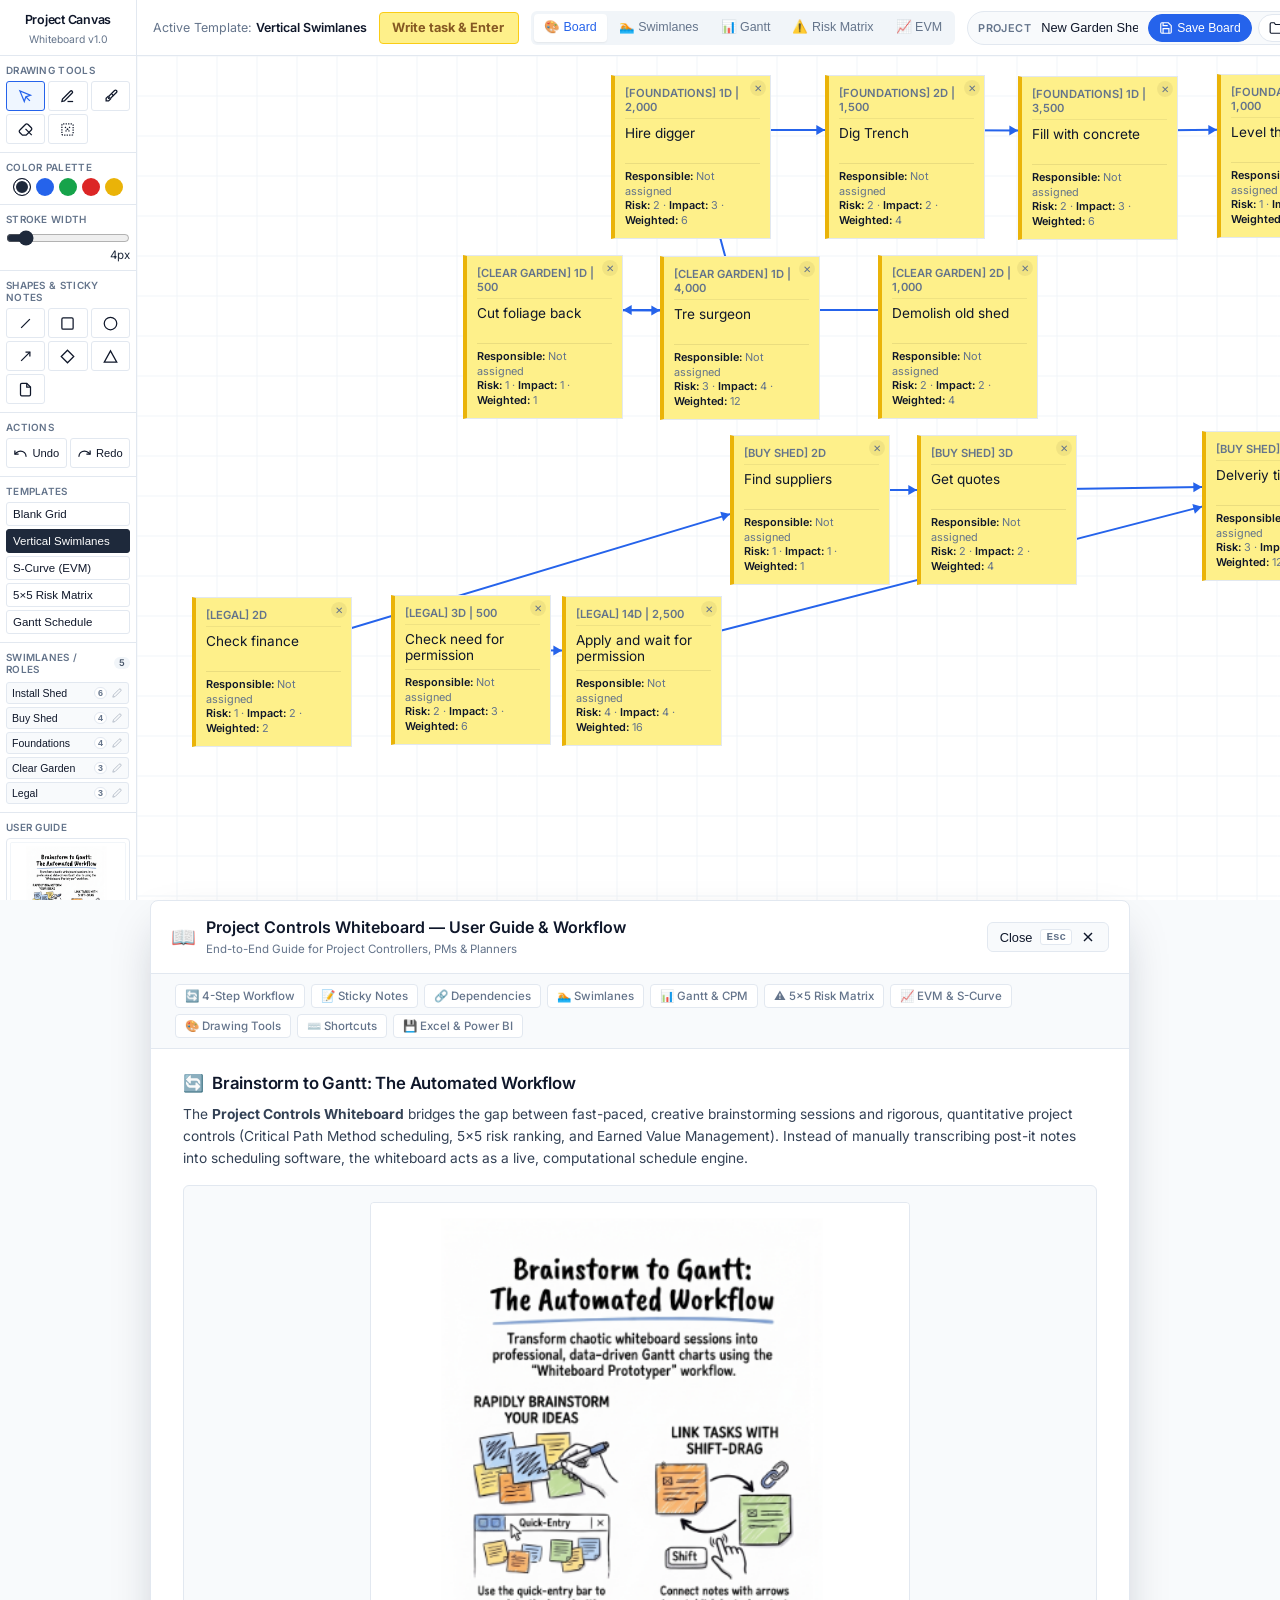
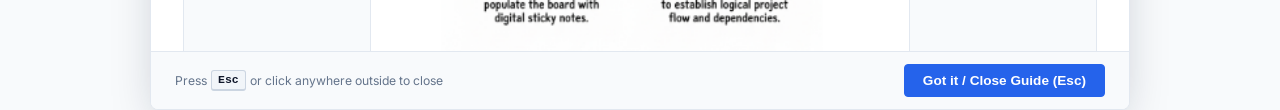
==== index.html @ 28474a99 "first commit" ====
<!doctype html>
<html lang="en">
  <head>
    <meta charset="UTF-8" />
    <meta name="viewport" content="width=device-width, initial-scale=1.0" />
    <title>Project Controls Whiteboard</title>
    <meta
      name="description"
      content="A minimalist, high data-ink ratio whiteboard customized for project managers and controllers. Sketch S-curves, brainstorm risks, and schedule timelines."
    />
    <meta name="theme-color" content="#1e293b" />
    <link rel="icon" type="image/svg+xml" href="assets/favicon.svg" />
    <link rel="manifest" href="manifest.json" />
    <link rel="stylesheet" href="styles.css" />
    <!-- Google Fonts: Inter -->
    <link rel="preconnect" href="https://fonts.googleapis.com" />
    <link rel="preconnect" href="https://fonts.gstatic.com" crossorigin />
    <link
      href="https://fonts.googleapis.com/css2?family=Inter:wght@300;400;500;600&display=swap"
      rel="stylesheet"
    />
  </head>
  <body>
    <!-- Screen reader live descriptions -->
    <div id="a11y-live-announcer" class="sr-only" aria-live="polite">
      Whiteboard initialized. Vertical Swimlanes template active.
    </div>

    <main class="app-container">
      <!-- Sidebar Controls -->
      <aside class="sidebar" role="toolbar" aria-label="Whiteboard controls">
        <div class="sidebar-header">
          <h1>Project Canvas</h1>
          <span class="subtitle">Whiteboard v1.0</span>
        </div>

        <!-- Drawing Tools -->
        <section class="tool-section">
          <h2>Drawing Tools</h2>
          <div class="tool-grid">
            <button
              id="tool-select"
              class="tool-btn active"
              title="Select & Move elements (S)"
              aria-label="Select tool"
              data-tooltip-title="Select & Move Tool"
              data-tooltip-desc="Select, move, and edit shapes or canvas elements"
              data-tooltip-shortcut="S"
              data-tooltip-pos="right"
            >
              <svg
                viewBox="0 0 24 24"
                width="16"
                height="16"
                stroke="currentColor"
                stroke-width="2"
                fill="none"
              >
                <path d="M3 3l7.07 16.97 2.51-7.39 7.39-2.51L3 3z" />
                <path d="M13 13l6 6" />
              </svg>
            </button>
            <button
              id="tool-pen"
              class="tool-btn"
              title="Pen (P)"
              aria-label="Pen tool"
              data-tooltip-title="Pen Tool"
              data-tooltip-desc="Freehand sketch and annotate directly on the whiteboard"
              data-tooltip-shortcut="P"
              data-tooltip-pos="right"
            >
              <svg
                viewBox="0 0 24 24"
                width="16"
                height="16"
                stroke="currentColor"
                stroke-width="2"
                fill="none"
              >
                <path d="M12 20h9" />
                <path d="M16.5 3.5a2.12 2.12 0 0 1 3 3L7 19l-4 1 1-4Z" />
              </svg>
            </button>
            <button
              id="tool-highlighter"
              class="tool-btn"
              title="Highlighter (H)"
              aria-label="Highlighter tool"
              data-tooltip-title="Highlighter Tool"
              data-tooltip-desc="Translucent marker for highlighting paths, areas, or notes"
              data-tooltip-shortcut="H"
              data-tooltip-pos="right"
            >
              <svg
                viewBox="0 0 24 24"
                width="16"
                height="16"
                stroke="currentColor"
                stroke-width="2"
                fill="none"
              >
                <path d="M18.5 2.5a2.12 2.12 0 0 1 3 3L13 14l-4 1 1-4Z" />
                <path d="m14 8 3 3" />
                <path d="M9 11 5 15v4h4l4-4" />
              </svg>
            </button>
            <button
              id="tool-eraser"
              class="tool-btn"
              title="Eraser (E)"
              aria-label="Eraser tool"
              data-tooltip-title="Eraser Tool"
              data-tooltip-desc="Erase individual strokes or lines under your cursor"
              data-tooltip-shortcut="E"
              data-tooltip-pos="right"
            >
              <svg
                viewBox="0 0 24 24"
                width="16"
                height="16"
                stroke="currentColor"
                stroke-width="2"
                fill="none"
              >
                <path
                  d="m7 21-4.3-4.3c-1-1-1-2.5 0-3.4l9.6-9.6c1-1 2.5-1 3.4 0l5.6 5.6c1 1 1 2.5 0 3.4L13 21Z"
                />
                <path d="m22 21-10-10" />
              </svg>
            </button>
            <button
              id="tool-area-eraser"
              class="tool-btn"
              title="Area Eraser"
              aria-label="Area Eraser tool"
              data-tooltip-title="Area Eraser Tool"
              data-tooltip-desc="Drag a selection box to erase multiple strokes and notes"
              data-tooltip-pos="right"
            >
              <svg
                viewBox="0 0 24 24"
                width="16"
                height="16"
                stroke="currentColor"
                stroke-dasharray="2 2"
                stroke-width="2"
                fill="none"
              >
                <rect x="3" y="3" width="18" height="18" rx="2" />
                <line x1="8" y1="8" x2="16" y2="16" />
                <line x1="16" y1="8" x2="8" y2="16" />
              </svg>
            </button>
          </div>
        </section>

        <!-- Palette -->
        <section class="tool-section">
          <h2>Color Palette</h2>
          <div class="color-grid">
            <button
              class="color-btn active"
              data-color="#1e293b"
              style="background-color: #1e293b"
              title="Slate (Default Text/Lines)"
              data-tooltip-title="Slate Color"
              data-tooltip-desc="Default text, outlines, and general project deliverables"
              data-tooltip-pos="right"
            ></button>
            <button
              class="color-btn"
              data-color="#2563eb"
              style="background-color: #2563eb"
              title="Muted Blue (Planned/Baseline)"
              data-tooltip-title="Muted Blue Color"
              data-tooltip-desc="Planned baseline scope, engineering packages, and milestones"
              data-tooltip-pos="right"
            ></button>
            <button
              class="color-btn"
              data-color="#16a34a"
              style="background-color: #16a34a"
              title="Muted Green (Actuals/Earned)"
              data-tooltip-title="Muted Green Color"
              data-tooltip-desc="Actuals, completed tasks, and favorable cost/schedule progress"
              data-tooltip-pos="right"
            ></button>
            <button
              class="color-btn"
              data-color="#dc2626"
              style="background-color: #dc2626"
              title="Red (Variance/High Risk)"
              data-tooltip-title="Red Alert Color"
              data-tooltip-desc="High project risk (score ≥ 15), critical path, and cost variances"
              data-tooltip-pos="right"
            ></button>
            <button
              class="color-btn"
              data-color="#eab308"
              style="background-color: #eab308"
              title="Yellow (Medium Risk/Note)"
              data-tooltip-title="Yellow Warning Color"
              data-tooltip-desc="Medium risk (score ≥ 8), advisory notes, and tasks under review"
              data-tooltip-pos="right"
            ></button>
          </div>
        </section>

        <!-- Line Width -->
        <section class="tool-section">
          <h2>Stroke Width</h2>
          <div
            class="stroke-selector"
            data-tooltip-title="Drawing Stroke Width"
            data-tooltip-desc="Adjust line thickness for drawing and shape borders (2px–20px)"
            data-tooltip-pos="right"
          >
            <input
              type="range"
              id="stroke-width"
              min="2"
              max="20"
              value="4"
              aria-label="Stroke width slider"
              title="Adjust drawing stroke width"
            />
            <span id="stroke-value">4px</span>
          </div>
        </section>

        <!-- Shape & Annotations -->
        <section class="tool-section">
          <h2>Shapes & Sticky Notes</h2>
          <div class="tool-grid">
            <button
              id="tool-line"
              class="tool-btn"
              title="Line (L)"
              aria-label="Line tool"
              data-tooltip-title="Line Tool"
              data-tooltip-desc="Draw straight connector and alignment lines"
              data-tooltip-shortcut="L"
              data-tooltip-pos="right"
            >
              <svg
                viewBox="0 0 24 24"
                width="16"
                height="16"
                stroke="currentColor"
                stroke-width="2"
                fill="none"
              >
                <line x1="5" y1="19" x2="19" y2="5" />
              </svg>
            </button>
            <button
              id="tool-rect"
              class="tool-btn"
              title="Rectangle (R)"
              aria-label="Rectangle tool"
              data-tooltip-title="Rectangle Shape"
              data-tooltip-desc="Draw boxes. Double-click to add inline milestone text"
              data-tooltip-shortcut="R"
              data-tooltip-pos="right"
            >
              <svg
                viewBox="0 0 24 24"
                width="16"
                height="16"
                stroke="currentColor"
                stroke-width="2"
                fill="none"
              >
                <rect x="3" y="3" width="18" height="18" rx="2" />
              </svg>
            </button>
            <button
              id="tool-circle"
              class="tool-btn"
              title="Circle (C)"
              aria-label="Circle tool"
              data-tooltip-title="Circle Shape"
              data-tooltip-desc="Draw circles or ellipses. Double-click to add inline text"
              data-tooltip-shortcut="C"
              data-tooltip-pos="right"
            >
              <svg
                viewBox="0 0 24 24"
                width="16"
                height="16"
                stroke="currentColor"
                stroke-width="2"
                fill="none"
              >
                <circle cx="12" cy="12" r="10" />
              </svg>
            </button>
            <button
              id="tool-arrow"
              class="tool-btn"
              title="Arrow (A)"
              aria-label="Arrow tool"
              data-tooltip-title="Arrow Shape"
              data-tooltip-desc="Draw directional workflow arrows and process flows"
              data-tooltip-shortcut="A"
              data-tooltip-pos="right"
            >
              <svg
                viewBox="0 0 24 24"
                width="16"
                height="16"
                stroke="currentColor"
                stroke-width="2"
                fill="none"
              >
                <line x1="5" y1="19" x2="19" y2="5" />
                <polyline points="12 5 19 5 19 12" />
              </svg>
            </button>
            <button
              id="tool-diamond"
              class="tool-btn"
              title="Diamond (D)"
              aria-label="Diamond tool"
              data-tooltip-title="Diamond Milestone"
              data-tooltip-desc="Draw decision gates, stage gates, or key project milestones"
              data-tooltip-shortcut="D"
              data-tooltip-pos="right"
            >
              <svg
                viewBox="0 0 24 24"
                width="16"
                height="16"
                stroke="currentColor"
                stroke-width="2"
                fill="none"
              >
                <polygon points="12 2 22 12 12 22 2 12" />
              </svg>
            </button>
            <button
              id="tool-triangle"
              class="tool-btn"
              title="Triangle (T)"
              aria-label="Triangle tool"
              data-tooltip-title="Triangle Marker"
              data-tooltip-desc="Draw variance flags, warning deltas, or milestone markers"
              data-tooltip-shortcut="T"
              data-tooltip-pos="right"
            >
              <svg
                viewBox="0 0 24 24"
                width="16"
                height="16"
                stroke="currentColor"
                stroke-width="2"
                fill="none"
              >
                <polygon points="12 3 22 21 2 21" />
              </svg>
            </button>
            <button
              id="tool-sticky"
              class="tool-btn"
              title="Add Sticky Note (N)"
              aria-label="Sticky Note tool"
              data-tooltip-title="Add Sticky Note"
              data-tooltip-desc="Place a parametric WBS sticky note. Drag with Shift to link tasks"
              data-tooltip-shortcut="N"
              data-tooltip-pos="right"
            >
              <svg
                viewBox="0 0 24 24"
                width="16"
                height="16"
                stroke="currentColor"
                stroke-width="2"
                fill="none"
              >
                <path
                  d="M14 2H6a2 2 0 0 0-2 2v16a2 2 0 0 0 2 2h12a2 2 0 0 0 2-2V8z"
                />
                <path d="M14 2v6h6" />
              </svg>
            </button>
          </div>
        </section>

        <!-- Actions (Undo/Redo) -->
        <section class="tool-section">
          <h2>Actions</h2>
          <div class="tool-grid" style="grid-template-columns: repeat(2, 1fr)">
            <button
              id="sidebar-undo"
              class="tool-btn"
              title="Undo (Ctrl+Z)"
              aria-label="Undo action"
              data-tooltip-title="Undo Canvas Action"
              data-tooltip-desc="Revert last stroke, note placement, or edit"
              data-tooltip-shortcut="Ctrl+Z"
              data-tooltip-pos="right"
            >
              <svg
                viewBox="0 0 24 24"
                width="15"
                height="15"
                stroke="currentColor"
                stroke-width="2"
                fill="none"
              >
                <path d="M3 7v6h6" />
                <path d="M21 17a9 9 0 0 0-9-9 9 9 0 0 0-6 2.3L3 13" />
              </svg>
              <span
                style="font-size: 0.7rem; margin-left: 4px; font-weight: 500"
                >Undo</span
              >
            </button>
            <button
              id="sidebar-redo"
              class="tool-btn"
              title="Redo (Ctrl+Y)"
              aria-label="Redo action"
              data-tooltip-title="Redo Canvas Action"
              data-tooltip-desc="Re-apply previously undone action"
              data-tooltip-shortcut="Ctrl+Y"
              data-tooltip-pos="right"
            >
              <svg
                viewBox="0 0 24 24"
                width="15"
                height="15"
                stroke="currentColor"
                stroke-width="2"
                fill="none"
              >
                <path d="M21 7v6h-6" />
                <path d="M3 17a9 9 0 0 1 9-9 9 9 0 0 1 6 2.3l3 2.7" />
              </svg>
              <span
                style="font-size: 0.7rem; margin-left: 4px; font-weight: 500"
                >Redo</span
              >
            </button>
          </div>
        </section>

        <!-- Canvas Background Templates -->
        <section class="tool-section">
          <h2>Templates</h2>
          <div class="template-list">
            <button
              id="tpl-blank"
              class="template-btn"
              title="Blank grid canvas"
              data-tooltip-title="Blank Grid"
              data-tooltip-desc="Standard clean canvas with subtle alignment grid"
              data-tooltip-pos="right"
            >
              Blank Grid
            </button>
            <button
              id="tpl-swimlane"
              class="template-btn active"
              title="Vertical Swimlanes background layout on the canvas"
              data-tooltip-title="Vertical Swimlanes Template"
              data-tooltip-desc="Multi-column vertical swimlane discipline partition on whiteboard"
              data-tooltip-pos="right"
            >
              Vertical Swimlanes
            </button>
            <button
              id="tpl-scurve"
              class="template-btn"
              title="S-Curve (Cost/Progress) template"
              data-tooltip-title="S-Curve Template"
              data-tooltip-desc="Cumulative cost and progress axes for milestone sketching"
              data-tooltip-pos="right"
            >
              S-Curve (EVM)
            </button>
            <button
              id="tpl-matrix"
              class="template-btn"
              title="5x5 Risk Matrix template"
              data-tooltip-title="5×5 Risk Matrix Template"
              data-tooltip-desc="5×5 Probability × Impact assessment grid"
              data-tooltip-pos="right"
            >
              5×5 Risk Matrix
            </button>
            <button
              id="tpl-gantt"
              class="template-btn"
              title="Gantt schedule timeline template"
              data-tooltip-title="Gantt Timeline Template"
              data-tooltip-desc="Quarterly phased schedule grid layout"
              data-tooltip-pos="right"
            >
              Gantt Schedule
            </button>
          </div>
        </section>

        <!-- Swimlanes / Roles Monitor & Typo Manager -->
        <section class="tool-section sidebar-roles-section" id="sidebar-roles-section">
          <div class="sidebar-section-header">
            <h2>Swimlanes / Roles</h2>
            <span id="sidebar-roles-count" class="sidebar-section-badge" title="Unique active disciplines/roles">0</span>
          </div>
          <div id="sidebar-roles-list" class="sidebar-roles-list">
            <div class="sidebar-roles-empty">No roles yet</div>
          </div>
        </section>

        <!-- User Guide & Workflow Overview (Click to open User Guide) -->
        <section
          id="sidebar-workflow-card"
          class="tool-section sidebar-workflow-section"
          onclick="openUserGuide()"
          role="button"
          tabindex="0"
          title="Open User Guide & Workflow Tutorial (Hotkey: ?)"
          aria-label="User Guide & Workflow Tutorial"
          data-tooltip-title="User Guide & Workflow Tutorial"
          data-tooltip-desc="Open 4-step workflow guide, shortcuts table, and project controlling formulas"
          data-tooltip-shortcut="?"
          data-tooltip-pos="right"
        >
          <h2>User Guide</h2>
          <div class="sidebar-workflow-card">
            <img
              src="assets/Whiteboard App.png"
              alt="Brainstorm to Gantt Workflow Diagram"
              class="sidebar-workflow-img"
              loading="lazy"
            />
            <div class="sidebar-workflow-caption">
              <span>📖 Open Guide</span>
              <svg
                viewBox="0 0 24 24"
                width="10"
                height="10"
                stroke="currentColor"
                stroke-width="2"
                fill="none"
              >
                <path d="M18 13v6a2 2 0 0 1-2 2H5a2 2 0 0 1-2-2V8a2 2 0 0 1 2-2h6" />
                <polyline points="15 3 21 3 21 9" />
                <line x1="10" y1="14" x2="21" y2="3" />
              </svg>
            </div>
          </div>
        </section>

        <!-- Utility Options -->
        <section class="tool-section utility-section">
          <button
            id="btn-grid-toggle"
            class="utility-btn text-btn"
            title="Show or hide the canvas grid lines"
            data-tooltip-title="Toggle Grid Lines"
            data-tooltip-desc="Show or hide subtle background alignment grid on the board"
            data-tooltip-pos="right"
          >
            Toggle Grid Lines
          </button>
          <button
            id="btn-clear"
            class="utility-btn text-btn warning"
            title="Remove all drawings and sticky notes from the canvas"
            data-tooltip-title="Clear Entire Canvas"
            data-tooltip-desc="Permanently wipe all strokes, shapes, and notes from the board"
            data-tooltip-pos="right"
          >
            Clear Canvas
          </button>
        </section>
      </aside>

      <!-- Canvas Area -->
      <div class="canvas-area-wrapper">
        <!-- Toolbar helper / Quick settings overlay -->
        <div class="top-bar">
          <div class="navigation-info">
            Active Template: <span id="current-template-name">Vertical Swimlanes</span>
          </div>

          <div class="brainstorm-container">
            <input
              type="text"
              id="brainstorm-input"
              placeholder="Write task & Enter"
              aria-label="Brainstorm task input"
              title="Type a task and press Enter to create a sticky note"
              data-tooltip-title="Quick-Entry Brainstorm Bar"
              data-tooltip-desc="Type task title and press Enter to instantly drop a sticky note"
              data-tooltip-shortcut="Enter"
              data-tooltip-pos="bottom"
            />
          </div>

          <div class="view-switcher-tabs" role="tablist">
            <button
              id="btn-tab-canvas"
              class="view-tab-btn active"
              role="tab"
              aria-selected="true"
              aria-controls="whiteboardCanvas"
              tabindex="0"
              title="Switch to the freeform whiteboard"
              data-tooltip-title="Board Canvas View"
              data-tooltip-desc="Freeform sketching, parametric sticky notes, and Shift-drag linking"
              data-tooltip-pos="bottom"
            >
              🎨 Board
            </button>
            <button
              id="btn-tab-swimlane"
              class="view-tab-btn"
              role="tab"
              aria-selected="false"
              aria-controls="swimlane-view-pane"
              tabindex="-1"
              title="View tasks organized by swimlane or role"
              data-tooltip-title="Swimlanes View"
              data-tooltip-desc="Group tasks by role/discipline and auto-arrange sequential board layout"
              data-tooltip-pos="bottom"
            >
              🏊 Swimlanes
            </button>
            <button
              id="btn-tab-gantt"
              class="view-tab-btn"
              role="tab"
              aria-selected="false"
              aria-controls="gantt-view-pane"
              tabindex="-1"
              title="View the project schedule as a Gantt chart"
              data-tooltip-title="Gantt & WBS Schedule"
              data-tooltip-desc="CPM schedule calculation, 12-column table, and interactive visual timeline"
              data-tooltip-pos="bottom"
            >
              📊 Gantt
            </button>
            <button
              id="btn-tab-risk"
              class="view-tab-btn"
              role="tab"
              aria-selected="false"
              aria-controls="risk-view-pane"
              tabindex="-1"
              title="View task probability and impact in the risk matrix"
              data-tooltip-title="5×5 Risk Matrix"
              data-tooltip-desc="Probability × Impact severity heatmap and ranked Risk Register"
              data-tooltip-pos="bottom"
            >
              ⚠️ Risk Matrix
            </button>
            <button
              id="btn-tab-evm"
              class="view-tab-btn"
              role="tab"
              aria-selected="false"
              aria-controls="evm-view-pane"
              tabindex="-1"
              title="View Earned Value Management, variances, CPI/SPI, and S-Curve"
              data-tooltip-title="Earned Value Management (EVM)"
              data-tooltip-desc="Track PV, EV, AC, CV, SV, CPI, SPI, EAC, and Tufte direct-labeled S-Curve"
              data-tooltip-pos="bottom"
            >
              📈 EVM
            </button>
          </div>

          <div class="project-save-controls">
            <label for="project-name-input" class="project-name-label">
              Project
            </label>
            <input
              id="project-name-input"
              type="text"
              maxlength="80"
              placeholder="Project name"
              aria-label="Project name"
              data-tooltip-title="Project Name"
              data-tooltip-desc="Project identifier for local browser storage and exported filenames"
              data-tooltip-pos="bottom"
            />
            <button
              id="btn-save-project"
              type="button"
              class="primary-btn"
              title="Save project"
              aria-label="Save projected board"
              data-tooltip-title="Save Board to JSON"
              data-tooltip-desc="Download full board state (strokes, notes, links, and EVM actuals) to file"
              data-tooltip-pos="bottom"
            >
              <svg
                viewBox="0 0 24 24"
                width="14"
                height="14"
                stroke="currentColor"
                stroke-width="2"
                fill="none"
              >
                <path d="M19 21H5a2 2 0 0 1-2-2V5a2 2 0 0 1 2-2h11l5 5v11a2 2 0 0 1-2 2z" />
                <polyline points="17 21 17 13 7 13 7 21" />
                <polyline points="7 3 7 8 15 8" />
              </svg>
              <span>Save Board</span>
            </button>
            <button
              id="btn-open-project"
              class="secondary-btn"
              title="Open a JSON project file, such as New Garden Shed.json"
              aria-label="Open project file"
              data-tooltip-title="Open Project File"
              data-tooltip-desc="Load an existing project JSON file (e.g. samples/New Garden Shed.json)"
              data-tooltip-pos="bottom"
            >
              <svg
                viewBox="0 0 24 24"
                width="14"
                height="14"
                stroke="currentColor"
                stroke-width="2"
                fill="none"
              >
                <path d="M22 19a2 2 0 0 1-2 2H4a2 2 0 0 1-2-2V5a2 2 0 0 1 2-2h5l2 3h9a2 2 0 0 1 2 2z" />
              </svg>
              <span>Open File</span>
            </button>
            <button
              id="btn-load-demo"
              class="secondary-btn"
              type="button"
              title="Load demo Garden Shed project with 20 tasks, swimlanes, and Gantt schedule"
              aria-label="Load demo project"
              data-tooltip-title="Load Demo Project"
              data-tooltip-desc="Load complete sample project with 20 tasks across 5 swimlanes and full Gantt schedule"
              data-tooltip-pos="bottom"
            >
              <svg
                viewBox="0 0 24 24"
                width="14"
                height="14"
                stroke="currentColor"
                stroke-width="2"
                fill="none"
              >
                <path d="M12 2v4M12 18v4M4.93 4.93l2.83 2.83M16.24 16.24l2.83 2.83M2 12h4M18 12h4M4.93 19.07l2.83-2.83M16.24 7.76l2.83-2.83" />
              </svg>
              <span>Demo Project</span>
            </button>
            <input
              id="project-file-input"
              type="file"
              accept=".json,application/json"
              hidden
            />
          </div>

          <div class="history-controls">
            <button
              id="btn-undo"
              title="Undo (Ctrl+Z)"
              aria-label="Undo action"
              data-tooltip-title="Undo"
              data-tooltip-desc="Revert last canvas change or note modification"
              data-tooltip-shortcut="Ctrl+Z"
              data-tooltip-pos="bottom"
            >
              <svg
                viewBox="0 0 24 24"
                width="18"
                height="18"
                stroke="currentColor"
                stroke-width="2"
                fill="none"
              >
                <path d="M3 7v6h6" />
                <path d="M21 17a9 9 0 0 0-9-9 9 9 0 0 0-6 2.3L3 13" />
              </svg>
            </button>
            <button
              id="btn-redo"
              title="Redo (Ctrl+Y)"
              aria-label="Redo action"
              data-tooltip-title="Redo"
              data-tooltip-desc="Re-apply last undone canvas change"
              data-tooltip-shortcut="Ctrl+Y"
              data-tooltip-pos="bottom"
            >
              <svg
                viewBox="0 0 24 24"
                width="18"
                height="18"
                stroke="currentColor"
                stroke-width="2"
                fill="none"
              >
                <path d="M21 7v6h-6" />
                <path d="M3 17a9 9 0 0 1 9-9 9 9 0 0 1 6 2.3l3 2.7" />
              </svg>
            </button>
            <button
              id="btn-export"
              class="primary-btn"
              title="Export as PNG"
              aria-label="Export board"
              data-tooltip-title="Export PNG Image"
              data-tooltip-desc="Export print-quality high-resolution PNG image of the board"
              data-tooltip-pos="bottom"
            >
              <svg
                viewBox="0 0 24 24"
                width="14"
                height="14"
                stroke="currentColor"
                stroke-width="2"
                fill="none"
              >
                <path d="M21 15v4a2 2 0 0 1-2 2H5a2 2 0 0 1-2-2v-4" />
                <polyline points="7 10 12 15 17 10" />
                <line x1="12" y1="15" x2="12" y2="3" />
              </svg>
              <span>Export PNG</span>
            </button>
          </div>
        </div>

        <!-- Main Canvas Container -->
        <div class="canvas-viewport" id="canvas-viewport">
          <!-- Interactive Sticky Notes are dynamically generated here -->
          <canvas id="whiteboardCanvas" layoutsubtree></canvas>

          <!-- Swimlane View Pane -->
          <div
            id="swimlane-view-pane"
            class="view-pane"
            role="tabpanel"
            aria-labelledby="btn-tab-swimlane"
            style="display: none"
          >
            <div class="pane-header">
              <div>
                <h3>Vertical Swimlane Flowchart</h3>
                <p class="pane-subtitle">
                  Cross-functional process and responsibility flow mapped across vertical swimlanes.
                </p>
              </div>
              <div class="swimlane-mode-controls">
                <div class="swimlane-summary-badges" id="swimlane-summary-badges"></div>
                <button
                  id="btn-swimlane-fit-height"
                  class="btn-primary-outline active"
                  type="button"
                  title="Fit flowchart height to screen (F)"
                  data-tooltip-title="Fit Height to Screen"
                  data-tooltip-desc="Automatically scale flowchart so the complete workflow from Begin to Complete fits on screen"
                  data-tooltip-pos="bottom"
                  style="font-size: 0.74rem; padding: 4px 8px; height: 28px; display: inline-flex; align-items: center; gap: 4px;"
                >
                  <svg width="13" height="13" viewBox="0 0 24 24" fill="none" stroke="currentColor" stroke-width="2">
                    <polyline points="15 3 21 3 21 9"></polyline>
                    <polyline points="9 21 3 21 3 15"></polyline>
                    <line x1="21" y1="3" x2="14" y2="10"></line>
                    <line x1="3" y1="21" x2="10" y2="14"></line>
                  </svg>
                  Fit Height
                </button>
                <div class="swimlane-zoom-btn-group" style="display: inline-flex; align-items: center; background: #f8fafc; border: 1px solid var(--border-light); border-radius: var(--radius-sm); overflow: hidden;">
                  <button
                    id="btn-swimlane-zoom-out"
                    type="button"
                    title="Zoom Out Flowchart"
                    aria-label="Zoom out flowchart"
                    style="border: none; background: transparent; padding: 2px 8px; height: 26px; cursor: pointer; font-weight: 600; font-size: 0.85rem;"
                  >
                    −
                  </button>
                  <span id="swimlane-zoom-label" style="font-size: 0.70rem; font-weight: 600; color: var(--text-muted); min-width: 36px; text-align: center; user-select: none;">Fit</span>
                  <button
                    id="btn-swimlane-zoom-in"
                    type="button"
                    title="Zoom In Flowchart"
                    aria-label="Zoom in flowchart"
                    style="border: none; background: transparent; padding: 2px 8px; height: 26px; cursor: pointer; font-weight: 600; font-size: 0.85rem;"
                  >
                    +
                  </button>
                </div>
                <button
                  id="btn-export-swimlane-png"
                  class="btn-primary-outline"
                  title="Export vertical swimlane flowchart as image for PowerPoint / Google Slides"
                  data-tooltip-title="Export Flowchart PNG"
                  data-tooltip-desc="Download high-resolution image for presentations and reports"
                  data-tooltip-pos="bottom"
                  style="font-size: 0.74rem; padding: 4px 10px; height: 28px; display: inline-flex; align-items: center; gap: 4px;"
                >
                  <svg width="13" height="13" viewBox="0 0 24 24" fill="none" stroke="currentColor" stroke-width="2">
                    <path d="M21 15v4a2 2 0 0 1-2 2H5a2 2 0 0 1-2-2v-4"></path>
                    <polyline points="7 10 12 15 17 10"></polyline>
                    <line x1="12" y1="15" x2="12" y2="3"></line>
                  </svg>
                  Export Flowchart
                </button>
                <div class="swimlane-subtabs">
                  <button
                    id="btn-swimlane-mode-diagram"
                    class="view-subtab-btn active"
                    type="button"
                    title="View vertical swimlane flowchart diagram"
                  >
                    Flowchart
                  </button>
                  <button
                    id="btn-swimlane-mode-table"
                    class="view-subtab-btn"
                    type="button"
                    title="View tabular sequence list"
                  >
                    Table
                  </button>
                </div>
              </div>
            </div>
            <!-- Unique Swimlane/Role Values Bar at the Top -->
            <div class="swimlane-unique-roles-bar" id="swimlane-unique-roles-bar"></div>
            <div class="pane-content swimlane-pane-content">
              <!-- Visual Vertical Swimlane Diagram Container -->
              <div id="swimlane-diagram-container" class="swimlane-diagram-wrapper">
                <div id="swimlane-diagram-viewport" class="swimlane-diagram-viewport">
                  <!-- Dynamic vertical swimlane columns, cards, and SVG connectors -->
                </div>
              </div>

              <!-- Table View Container -->
              <div id="swimlane-table-container" class="swimlane-table-wrapper" style="display: none;">
                <table id="swimlane-view-table" class="clean-table">
                  <thead>
                    <tr>
                      <th>Swimlane/Role</th>
                      <th>Sequence/Step</th>
                      <th>Task Title</th>
                      <th class="text-right">Duration (Days)</th>
                      <th class="text-right">Planned Cost</th>
                    </tr>
                  </thead>
                  <tbody>
                    <!-- Dynamic contents -->
                  </tbody>
                </table>
              </div>
            </div>
          </div>

          <!-- Gantt View Pane -->
          <div
            id="gantt-view-pane"
            class="view-pane"
            role="tabpanel"
            aria-labelledby="btn-tab-gantt"
            style="display: none"
          >
            <div class="pane-header">
              <div>
                <h3>Gantt & WBS Project Schedule</h3>
                <p class="pane-subtitle">
                  Calculated timeline (Critical Path FS and Role/Lane
                  sequencing).
                </p>
              </div>
              <div class="gantt-pane-controls">
                <span>Project Code: <strong>PRJ-2026-001</strong></span>
                <button
                  id="btn-export-csv-view"
                  class="btn-primary-outline"
                  title="Download the schedule as a CSV file for Excel"
                  data-tooltip-title="Export CSV (Excel)"
                  data-tooltip-desc="Download semicolon-delimited CSV dataset for Excel and Power BI"
                  data-tooltip-pos="bottom"
                >
                  Export CSV (Excel)
                </button>
              </div>
            </div>
            <div
              class="gantt-schedule-controls"
              aria-label="Gantt schedule dates"
            >
              <label for="gantt-start-date">
                <span>Start Date</span>
                <input
                  id="gantt-start-date"
                  type="date"
                  aria-describedby="gantt-date-help"
                  data-tooltip-title="Project Start Date"
                  data-tooltip-desc="Sets the baseline schedule kickoff date"
                  data-tooltip-pos="top"
                />
              </label>
              <label for="gantt-status-date">
                <span>Status Date</span>
                <input
                  id="gantt-status-date"
                  type="date"
                  aria-describedby="gantt-date-help"
                  data-tooltip-title="Status Cutoff Date"
                  data-tooltip-desc="Cutoff date for progress, actuals, and EVM variance calculations"
                  data-tooltip-pos="top"
                />
              </label>
              <div
                class="gantt-calculated-date"
                data-tooltip-title="Calculated Completion Date"
                data-tooltip-desc="Earliest project finish based on predecessor network paths"
                data-tooltip-pos="top"
              >
                <span>Calculated End Date</span>
                <strong id="gantt-end-date">—</strong>
              </div>
              <div
                class="gantt-calculated-date"
                data-tooltip-title="Critical Path Duration"
                data-tooltip-desc="Longest sequence of dependent tasks driving total timeline"
                data-tooltip-pos="top"
              >
                <span>Critical Path</span>
                <strong id="gantt-critical-path-days">—</strong>
              </div>
              <span id="gantt-date-help" class="gantt-date-help">
                End date is based on the longest path through the schedule.
              </span>
            </div>
            <div class="pane-content gantt-split">
              <div class="gantt-table-section">
                <table id="gantt-view-table" class="clean-table">
                  <thead>
                    <tr>
                      <th>Task ID</th>
                      <th>WBS Name</th>
                      <th>Role/Lane</th>
                      <th class="text-right">Duration</th>
                      <th class="text-right">Hours</th>
                      <th class="text-right">Cost</th>
                      <th>Predecessors</th>
                      <th class="text-right">Act Hours</th>
                      <th class="text-right">Act Cost</th>
                      <th class="text-right">Progress %</th>
                      <th>Start Date</th>
                      <th>End Date</th>
                    </tr>
                  </thead>
                  <tbody>
                    <!-- Dynamic contents -->
                  </tbody>
                </table>
              </div>
              <div class="gantt-visual-section">
                <div class="gantt-timeline-scroll-area" id="gantt-timeline-scroll-area">
                  <div class="gantt-timeline-content" id="gantt-timeline-content">
                    <div class="gantt-timeline-header-container">
                      <div
                        class="gantt-timeline-header-row"
                        id="gantt-timeline-header-row"
                      ></div>
                    </div>
                    <div
                      class="gantt-timeline-bars-container"
                      id="gantt-timeline-bars-container"
                    ></div>
                    <div
                      class="gantt-status-date-marker"
                      id="gantt-status-date-marker"
                      role="img"
                      aria-label="Status date"
                    >
                      <span class="gantt-status-date-label">Status Date</span>
                    </div>
                  </div>
                </div>
                <div
                  class="gantt-horizontal-roller"
                  data-tooltip-title="Timeline Window Roller"
                  data-tooltip-desc="Drag slider horizontally to scroll across project timeline window"
                  data-tooltip-pos="top"
                >
                  <label for="gantt-horizontal-roller-input">
                    <span>Timeline window</span>
                    <span class="gantt-horizontal-roller-hint">Drag to move left or right</span>
                  </label>
                  <input
                    id="gantt-horizontal-roller-input"
                    type="range"
                    min="0"
                    max="0"
                    step="1"
                    value="0"
                    aria-label="Scroll the Gantt timeline horizontally"
                  />
                </div>
              </div>
            </div>
          </div>

          <!-- Risk Matrix & Risk Register View Pane -->
          <div
            id="risk-view-pane"
            class="view-pane"
            role="tabpanel"
            aria-labelledby="btn-tab-risk"
            style="display: none"
          >
            <div class="pane-header">
              <div>
                <h3>5×5 Risk Matrix &amp; Risk Register</h3>
                <p class="pane-subtitle">
                  Probability × Impact severity heatmap and prioritized project risk register.
                </p>
              </div>
              <div class="risk-header-actions" style="display: flex; align-items: center; gap: 12px;">
                <div id="risk-summary" class="risk-summary-badges"></div>
                <div class="risk-subtabs">
                  <button
                    id="btn-risk-mode-split"
                    class="view-subtab-btn active"
                    type="button"
                    title="View side-by-side Matrix and Register"
                  >
                    Split View
                  </button>
                  <button
                    id="btn-risk-mode-matrix"
                    class="view-subtab-btn"
                    type="button"
                    title="View 5x5 Heatmap Matrix only"
                  >
                    5×5 Matrix
                  </button>
                  <button
                    id="btn-risk-mode-register"
                    class="view-subtab-btn"
                    type="button"
                    title="View detailed Risk Register table only"
                  >
                    Risk Register
                  </button>
                </div>
              </div>
            </div>
            <div class="pane-content risk-view-content" id="risk-view-content">
              <!-- Left Panel: 5x5 Probability x Impact Heatmap Card -->
              <div class="risk-matrix-card" id="risk-matrix-card">
                <div class="risk-card-header">
                  <h4>5×5 Probability × Impact Heatmap</h4>
                  <span class="risk-card-hint">Click any cell to filter register</span>
                </div>
                <div class="risk-card-body">
                  <div class="risk-matrix-layout">
                    <div class="risk-matrix-axis-label risk-matrix-y-label">
                      <span>Probability (1–5)</span>
                    </div>
                    <div class="risk-matrix-board-wrap">
                      <div class="risk-matrix-column-label">Impact (1–5)</div>
                      <div id="risk-matrix-board" class="risk-matrix-board"></div>
                      <div class="risk-matrix-scale-labels">
                        <span>1 (V.Low)</span>
                        <span>2 (Low)</span>
                        <span>3 (Med)</span>
                        <span>4 (High)</span>
                        <span>5 (Crit)</span>
                      </div>
                    </div>
                  </div>
                </div>
                <!-- Risk Severity Legend -->
                <div class="risk-matrix-legend">
                  <span class="risk-legend-item"><span class="risk-legend-color low"></span> Low (1–7)</span>
                  <span class="risk-legend-item"><span class="risk-legend-color medium"></span> Med (8–14)</span>
                  <span class="risk-legend-item"><span class="risk-legend-color high"></span> High (15–25)</span>
                  <button id="btn-risk-clear-filter" class="btn-clear-risk-filter" type="button" style="display: none;">
                    Show All Risks
                  </button>
                </div>
              </div>

              <!-- Right Panel: Prioritized Risk Register Table Card -->
              <div class="risk-register-card" id="risk-register-card">
                <div class="risk-card-header">
                  <h4>Prioritized Risk Register</h4>
                  <span id="risk-filter-status" class="risk-filter-status" style="font-size: 0.72rem; color: var(--text-muted);">Sorted by Severity (P × I)</span>
                </div>
                <div class="risk-table-scroll-wrap">
                  <table id="risk-register-table" class="clean-table">
                    <thead>
                      <tr>
                        <th>Risk / Task Name</th>
                        <th>Role / Lane</th>
                        <th>Responsible</th>
                        <th class="text-right">Prob (P)</th>
                        <th class="text-right">Impact (I)</th>
                        <th class="text-right">Score</th>
                        <th class="text-right">Planned Cost</th>
                      </tr>
                    </thead>
                    <tbody></tbody>
                  </table>
                </div>
              </div>
            </div>
          </div>

          <!-- EVM View Pane -->
          <div
            id="evm-view-pane"
            class="view-pane"
            role="tabpanel"
            aria-labelledby="btn-tab-evm"
            style="display: none"
          >
            <div class="pane-header">
              <div>
                <h3>Earned Value Management (EVM) & S-Curve</h3>
                <p class="pane-subtitle">
                  Cost and schedule performance tracking (PV, EV, AC, CV, SV, CPI, SPI, EAC).
                </p>
              </div>
              <div class="evm-header-actions">
                <span id="evm-status-date-display" class="evm-status-date-badge"></span>
              </div>
            </div>
            <div class="pane-content evm-view-content">
              <!-- KPI Summary Cards (Data-ink ratio: no heavy shadows or decorative icons) -->
              <div class="evm-kpi-grid">
                <div
                  class="evm-kpi-card"
                  id="kpi-pv-card"
                  tabindex="0"
                  data-tooltip-title="Planned Value (PV / BCWS)"
                  data-tooltip-desc="Time-phased baseline budget approved for work scheduled to be completed up to the Status Date"
                  data-tooltip-pos="bottom"
                >
                  <div class="kpi-label">Planned Value (PV)</div>
                  <div class="kpi-value" id="kpi-pv">—</div>
                  <div class="kpi-sub">BCWS (Budgeted Work Sched)</div>
                </div>
                <div
                  class="evm-kpi-card"
                  id="kpi-ev-card"
                  tabindex="0"
                  data-tooltip-title="Earned Value (EV / BCWP)"
                  data-tooltip-desc="Budgeted cost of work performed = Total BAC × Progress %"
                  data-tooltip-pos="bottom"
                >
                  <div class="kpi-label">Earned Value (EV)</div>
                  <div class="kpi-value" id="kpi-ev">—</div>
                  <div class="kpi-sub">BCWP (Budgeted Work Perf)</div>
                </div>
                <div
                  class="evm-kpi-card"
                  id="kpi-ac-card"
                  tabindex="0"
                  data-tooltip-title="Actual Cost (AC / ACWP)"
                  data-tooltip-desc="Total realized cost incurred for work completed up to the Status Date"
                  data-tooltip-pos="bottom"
                >
                  <div class="kpi-label">Actual Cost (AC)</div>
                  <div class="kpi-value" id="kpi-ac">—</div>
                  <div class="kpi-sub">ACWP (Actual Work Perf)</div>
                </div>
                <div
                  class="evm-kpi-card"
                  id="kpi-cv-card"
                  tabindex="0"
                  data-tooltip-title="Cost Variance (CV = EV − AC)"
                  data-tooltip-desc="Positive (>0) = Under budget · Negative (<0) = Cost overrun"
                  data-tooltip-pos="bottom"
                >
                  <div class="kpi-label">Cost Variance (CV)</div>
                  <div class="kpi-value" id="kpi-cv">—</div>
                  <div class="kpi-sub">EV − AC</div>
                </div>
                <div
                  class="evm-kpi-card"
                  id="kpi-sv-card"
                  tabindex="0"
                  data-tooltip-title="Schedule Variance (SV = EV − PV)"
                  data-tooltip-desc="Positive (>0) = Ahead of schedule · Negative (<0) = Schedule delay"
                  data-tooltip-pos="bottom"
                >
                  <div class="kpi-label">Schedule Variance (SV)</div>
                  <div class="kpi-value" id="kpi-sv">—</div>
                  <div class="kpi-sub">EV − PV</div>
                </div>
                <div
                  class="evm-kpi-card"
                  id="kpi-cpi-card"
                  tabindex="0"
                  data-tooltip-title="Cost Index (CPI = EV / AC)"
                  data-tooltip-desc="CPI > 1.0 indicates cost efficiency · CPI < 1.0 indicates budget overspending"
                  data-tooltip-pos="bottom"
                >
                  <div class="kpi-label">Cost Index (CPI)</div>
                  <div class="kpi-value" id="kpi-cpi">—</div>
                  <div class="kpi-sub">EV / AC</div>
                </div>
                <div
                  class="evm-kpi-card"
                  id="kpi-spi-card"
                  tabindex="0"
                  data-tooltip-title="Schedule Index (SPI = EV / PV)"
                  data-tooltip-desc="SPI > 1.0 indicates faster progress than planned · SPI < 1.0 indicates delays"
                  data-tooltip-pos="bottom"
                >
                  <div class="kpi-label">Schedule Index (SPI)</div>
                  <div class="kpi-value" id="kpi-spi">—</div>
                  <div class="kpi-sub">EV / PV</div>
                </div>
                <div
                  class="evm-kpi-card"
                  id="kpi-eac-card"
                  tabindex="0"
                  data-tooltip-title="Forecast (BAC & EAC)"
                  data-tooltip-desc="EAC = BAC / CPI · VAC = BAC − EAC · ETC = EAC − AC"
                  data-tooltip-pos="bottom"
                >
                  <div class="kpi-label">Forecast (BAC / EAC)</div>
                  <div class="kpi-value" id="kpi-bac-eac">—</div>
                  <div class="kpi-sub" id="kpi-vac-sub">VAC: —</div>
                </div>
              </div>

              <!-- S-Curve Section with Direct Labels -->
              <div class="evm-chart-section">
                <div class="evm-chart-header">
                  <h4>Cumulative S-Curve (Direct Labeling & Variance Callouts)</h4>
                  <div class="evm-chart-meta" id="evm-chart-meta"></div>
                </div>
                <div class="evm-canvas-container" id="evm-canvas-container">
                  <canvas id="evmSCurveCanvas"></canvas>
                </div>
              </div>

              <!-- Detailed WBS EVM Breakdown Table -->
              <div class="evm-table-section">
                <h4>WBS Earned Value Breakdown</h4>
                <div class="clean-table-responsive">
                  <table id="evm-wbs-table" class="clean-table">
                    <thead>
                      <tr>
                        <th>Task ID</th>
                        <th>WBS Task Name</th>
                        <th>Role / Lane</th>
                        <th class="text-right">Planned (BAC)</th>
                        <th class="text-right">Progress %</th>
                        <th class="text-right">PV (BCWS)</th>
                        <th class="text-right">EV (BCWP)</th>
                        <th class="text-right">AC (ACWP)</th>
                        <th class="text-right">Cost Var (CV)</th>
                        <th class="text-right">Sched Var (SV)</th>
                        <th class="text-right">CPI</th>
                        <th class="text-right">SPI</th>
                      </tr>
                    </thead>
                    <tbody></tbody>
                  </table>
                </div>
              </div>
            </div>
          </div>
        </div>
      </div>
    </main>

    <!-- Modals and Custom Context Menu -->
    <div
      id="sticky-context-menu"
      class="custom-context-menu"
      style="display: none"
    >
      <div
        class="menu-item"
        id="menu-set-lane"
        title="Assign this note to a swimlane or responsible role"
        data-tooltip-title="Assign Swimlane/Role"
        data-tooltip-desc="Group note by discipline (e.g. Engineering, Procurement, Production)"
        data-tooltip-pos="right"
      >
        Assign Swimlane/Role...
      </div>
      <div
        class="menu-item"
        id="menu-set-duration"
        title="Set the planned duration in days"
        data-tooltip-title="Set Duration"
        data-tooltip-desc="Set planned calendar duration in days for CPM scheduling"
        data-tooltip-pos="right"
      >
        Set Duration (Days)...
      </div>
      <div
        class="menu-item"
        id="menu-set-hours"
        title="Set the planned work hours"
        data-tooltip-title="Set Planned Hours"
        data-tooltip-desc="Set estimated labor effort work hours for resource tracking"
        data-tooltip-pos="right"
      >
        Set Planned Hours...
      </div>
      <div
        class="menu-item"
        id="menu-set-cost"
        title="Set the planned cost for this note"
        data-tooltip-title="Set Planned Cost (BAC)"
        data-tooltip-desc="Set budget baseline cost (kr) for EVM Planned Value calculations"
        data-tooltip-pos="right"
      >
        Set Planned Cost...
      </div>
      <div
        class="menu-item"
        id="menu-set-risk"
        title="Set the responsible person and risk factors"
        data-tooltip-title="Responsibility & Risk"
        data-tooltip-desc="Assign owner, Probability (1–5) and Impact (1–5) for the 5×5 Risk Matrix"
        data-tooltip-pos="right"
      >
        Set Responsibility & Risk...
      </div>
      <div class="menu-item-separator"></div>
      <div
        class="menu-item danger"
        id="menu-delete-note"
        title="Permanently delete this sticky note"
        data-tooltip-title="Delete Note"
        data-tooltip-desc="Permanently remove this note and its dependency links from the board"
        data-tooltip-pos="right"
      >
        Delete Note
      </div>
    </div>

    <!-- User Guide & Workflow Tutorial Modal -->
    <dialog
      id="user-guide-dialog"
      class="custom-dialog guide-dialog"
      aria-labelledby="user-guide-title"
    >
      <div class="dialog-header">
        <div style="display: flex; align-items: center; gap: 10px">
          <span style="font-size: 1.25rem" aria-hidden="true">📖</span>
          <div>
            <h3 id="user-guide-title" style="margin: 0; font-size: 1rem">
              Project Controls Whiteboard — User Guide & Workflow
            </h3>
            <span style="font-size: 0.72rem; color: var(--text-muted)">
              End-to-End Guide for Project Controllers, PMs & Planners
            </span>
          </div>
        </div>
        <button
          id="btn-close-guide-header"
          class="guide-close-btn"
          title="Close User Guide (Esc)"
          aria-label="Close guide"
          onclick="closeUserGuide()"
        >
          <span class="guide-close-text">Close</span>
          <kbd class="guide-close-kbd">Esc</kbd>
          <svg
            viewBox="0 0 24 24"
            width="16"
            height="16"
            stroke="currentColor"
            stroke-width="2"
            fill="none"
          >
            <line x1="18" y1="6" x2="6" y2="18" />
            <line x1="6" y1="6" x2="18" y2="18" />
          </svg>
        </button>
      </div>

      <!-- Sticky Quick Navigation Links -->
      <nav class="guide-nav" aria-label="User guide sections">
        <a href="#guide-workflow" class="guide-nav-link">🔄 4-Step Workflow</a>
        <a href="#guide-brainstorm" class="guide-nav-link">📝 Sticky Notes</a>
        <a href="#guide-dependencies" class="guide-nav-link">🔗 Dependencies</a>
        <a href="#guide-swimlanes" class="guide-nav-link">🏊 Swimlanes</a>
        <a href="#guide-gantt" class="guide-nav-link">📊 Gantt & CPM</a>
        <a href="#guide-risk" class="guide-nav-link">⚠️ 5×5 Risk Matrix</a>
        <a href="#guide-evm" class="guide-nav-link">📈 EVM & S-Curve</a>
        <a href="#guide-drawing" class="guide-nav-link">🎨 Drawing Tools</a>
        <a href="#guide-shortcuts" class="guide-nav-link">⌨️ Shortcuts</a>
        <a href="#guide-export" class="guide-nav-link">💾 Excel & Power BI</a>
      </nav>

      <div class="guide-dialog-content">
        <!-- Section 1: 4-Step Workflow & Infographic Illustration -->
        <section id="guide-workflow" class="guide-section">
          <h4>
            <span>🔄</span> Brainstorm to Gantt: The Automated Workflow
          </h4>
          <p>
            The <strong>Project Controls Whiteboard</strong> bridges the gap between fast-paced, creative brainstorming sessions and rigorous, quantitative project controls (Critical Path Method scheduling, 5×5 risk ranking, and Earned Value Management). Instead of manually transcribing post-it notes into scheduling software, the whiteboard acts as a live, computational schedule engine.
          </p>

          <!-- Infographic Illustration -->
          <figure class="guide-figure">
            <img
              src="assets/Whiteboard App.png"
              alt="Brainstorm to Gantt: The Automated Workflow - 4 Step Process"
              class="guide-workflow-img"
              loading="lazy"
            />
            <figcaption>
              <strong>Figure 1:</strong> The 4-step "Whiteboard Prototyper" automated workflow — transforming collaborative board brainstorming into structured role swimlanes, CPM schedules, and Excel/Power BI datasets.
            </figcaption>
          </figure>

          <!-- 4-Step Cards breakdown matching the infographic -->
          <div class="guide-step-grid">
            <div class="guide-step-card">
              <h5>
                <span class="guide-badge blue">Step 1</span> Rapidly Brainstorm Ideas
              </h5>
              <p>
                Use the top quick-entry bar (<code>Write task &amp; Enter</code>) or press <kbd class="guide-kbd">N</kbd> to populate the board with digital sticky notes. Capture work packages, scope elements, and milestones on the fly.
              </p>
            </div>

            <div class="guide-step-card">
              <h5>
                <span class="guide-badge slate">Step 2</span> Link Tasks with Shift-Drag
              </h5>
              <p>
                Hold <kbd class="guide-kbd">Shift</kbd> and drag from one note to another to draw dependency arrows. The engine automatically creates directional Finish-to-Start (FS) predecessors for CPM scheduling.
              </p>
            </div>

            <div class="guide-step-card">
              <h5>
                <span class="guide-badge green">Step 3</span> Auto-Organize into Swimlanes
              </h5>
              <p>
                Right-click notes to assign disciplines/roles (e.g. <em>Engineering, Procurement, Fabrication, Commissioning</em>), duration, hours, costs (BAC), and risk scores. In the <strong>🏊 Swimlanes</strong> tab, click <strong>Apply &amp; Arrange Canvas Board</strong> to auto-align notes into clean sequential lanes.
              </p>
            </div>

            <div class="guide-step-card">
              <h5>
                <span class="guide-badge red">Step 4</span> Instant Gantt, Risk &amp; EVM
              </h5>
              <p>
                Automatically calculate Task IDs, predecessors, critical path days, and early start/end dates in the <strong>📊 Gantt</strong> view. Track risks in the <strong>⚠️ Risk Matrix</strong> and view real-time CPI/SPI with direct-labeled S-Curves in <strong>📈 EVM</strong>. Export to CSV for Excel and Power BI with one click.
              </p>
            </div>
          </div>
        </section>

        <!-- Section 2: Brainstorming & Sticky Notes -->
        <section id="guide-brainstorm" class="guide-section">
          <h4>
            <span>📝</span> Rapid Brainstorming &amp; Sticky Note Data Model
          </h4>
          <p>
            Every sticky note on the canvas is a fully parametric Work Breakdown Structure (WBS) work package containing duration, effort hours, cost baselines, and risk metrics.
          </p>

          <div class="guide-callout tip">
            <p>
              <strong>Pro-Tip:</strong> Press <kbd class="guide-kbd">N</kbd> and click anywhere on the canvas to place a note, or type task titles in the top bar's <strong>"Write task &amp; Enter"</strong> field and press <kbd class="guide-kbd">Enter</kbd> to rapidly drop notes in succession.
            </p>
          </div>

          <h5>Sticky Note Parameters &amp; Controlling Fields</h5>
          <table class="clean-table" style="margin-top: 8px">
            <thead>
              <tr>
                <th style="width: 25%">Field Name</th>
                <th style="width: 30%">Description</th>
                <th style="width: 45%">Usage &amp; Impact on Calculations</th>
              </tr>
            </thead>
            <tbody>
              <tr>
                <td><strong>Swimlane / Role</strong></td>
                <td>Discipline, department, or lane</td>
                <td>Groups tasks into swimlanes (e.g. <em>PM, Engineering, Procurement, Production, Quality</em>)</td>
              </tr>
              <tr>
                <td><strong>Duration (Days)</strong></td>
                <td>Planned calendar work days</td>
                <td>Used by the CPM engine to compute early/late finish dates and critical path length</td>
              </tr>
              <tr>
                <td><strong>Planned Hours</strong></td>
                <td>Estimated labor work hours</td>
                <td>Tracks man-hours for resource leveling and labor productivity analysis</td>
              </tr>
              <tr>
                <td><strong>Planned Cost (BAC)</strong></td>
                <td>Budget at Completion in kr/currency</td>
                <td>Forms the financial cost baseline for Planned Value (PV) and Earned Value (EV) curves</td>
              </tr>
              <tr>
                <td><strong>Resource / Responsible</strong></td>
                <td>Assigned person, team, or vendor</td>
                <td>Appears in the Risk Register and WBS schedule assignments</td>
              </tr>
              <tr>
                <td><strong>Risk &amp; Impact (1–5)</strong></td>
                <td>Probability (1–5) × Impact (1–5)</td>
                <td>Calculates Weighted Risk Score (1–25) and positions note in the 5×5 Risk Matrix</td>
              </tr>
            </tbody>
          </table>

          <h5>Color Coding Conventions (Edward Tufte Muted Palette)</h5>
          <p>
            Use color purposefully to signal status, scope category, or risk severity:
          </p>
          <ul style="margin-left: 20px; font-size: 0.85rem; line-height: 1.6; color: #334155">
            <li><span class="guide-badge slate">Slate</span> — General task, default text, or administrative milestone.</li>
            <li><span class="guide-badge blue">Blue</span> — Planned baseline scope and engineering packages.</li>
            <li><span class="guide-badge green">Green</span> — Completed milestones, favorable performance, or actuals.</li>
            <li><span class="guide-badge red">Red</span> — Critical path tasks, high risk ($Score \ge 15$), or unfavorable cost/schedule variances.</li>
            <li><span class="guide-badge yellow">Yellow</span> — Medium risk ($Score \ge 8$), warnings, or items under review.</li>
          </ul>
        </section>

        <!-- Section 3: Task Dependencies & Network Logic -->
        <section id="guide-dependencies" class="guide-section">
          <h4>
            <span>🔗</span> Task Dependencies &amp; Network CPM Modeling
          </h4>
          <p>
            Network logic determines the chronological sequencing of your project. By linking tasks directly on the canvas, you build an active mathematical dependency graph:
          </p>
          <ol style="margin-left: 20px; font-size: 0.85rem; line-height: 1.6; color: #334155; margin-bottom: 12px">
            <li>Hold down the <kbd class="guide-kbd">Shift</kbd> key.</li>
            <li>Click and hold on the predecessor (starting) sticky note.</li>
            <li>Drag the cursor to the successor (target) sticky note and release the mouse.</li>
            <li>A blue directional arrow with an arrowhead is automatically rendered between note boundaries.</li>
          </ol>
          <div class="guide-callout">
            <p>
              <strong>Multi-Predecessor Logic:</strong> When a task has multiple predecessors, its start date is automatically constrained by the predecessor with the latest finish date ($ES = \max(EF_{\text{predecessors}})$), strictly adhering to standard Critical Path Method (CPM) algorithms.
            </p>
          </div>
        </section>

        <!-- Section 4: Swimlanes View -->
        <section id="guide-swimlanes" class="guide-section">
          <h4>
            <span>🏊</span> Swimlanes &amp; Vertical Flowchart Diagram
          </h4>
          <p>
            The <strong>🏊 Swimlanes</strong> tab automatically generates an executive-ready <strong>Vertical Swimlane Flowchart</strong> matching professional Google Slides and PowerPoint project presentation standards.
          </p>
          <figure class="guide-figure" style="margin-top: 14px;">
            <img
              src="assets/Vertical-Swimlane-Flowchart-Template-Google-Slides-PowerPoint.webp"
              alt="Vertical Swimlane Flowchart Template Reference"
              class="guide-workflow-img"
              loading="lazy"
            />
            <figcaption>
              <strong>Figure 2:</strong> Vertical Swimlane Flowchart layout — cross-functional columns, initiation capsule (magenta), process boxes (white with WBS codes and planned cost), decision diamonds (teal), and terminal completion node.
            </figcaption>
          </figure>
          <ul style="margin-left: 20px; font-size: 0.85rem; line-height: 1.6; color: #334155; margin-top: 10px;">
            <li><strong>Cross-Functional Columns:</strong> Tasks are grouped vertically by role/discipline (e.g. <em>Legal, Buy Shed, Clear Garden, Foundations, Install Shed</em>).</li>
            <li><strong>Decision Diamonds:</strong> High-risk tasks or questions (containing '?', 'review', 'permission', etc.) are automatically formatted as decision gates with YES/NO branch labels.</li>
            <li><strong>Fit Height &amp; Zoom:</strong> Use <strong>Fit Height</strong> or the <strong>+ / −</strong> zoom controls to scale the entire end-to-end process onto your screen.</li>
            <li><strong>Export Flowchart:</strong> Download high-resolution PNG images directly for management decks and project charter reviews.</li>
          </ul>
        </section>

        <!-- Section 5: Gantt Schedule & CPM Engine -->
        <section id="guide-gantt" class="guide-section">
          <h4>
            <span>📊</span> Gantt Schedule, CPM &amp; WBS Table
          </h4>
          <p>
            The <strong>📊 Gantt</strong> view presents a dual-pane schedule layout compliant with professional project management standards:
          </p>
          <div class="guide-step-grid">
            <div class="guide-step-card" style="border-left-color: var(--color-blue)">
              <h5>WBS Schedule Table (Left Pane)</h5>
              <p>
                A comprehensive 12-column table displaying <strong>Task ID</strong>, <strong>WBS Name</strong>, <strong>Role</strong>, <strong>Duration</strong>, <strong>Planned Hours</strong>, <strong>Cost</strong>, <strong>Predecessors</strong>, <strong>Actual Hours</strong>, <strong>Actual Cost</strong>, <strong>Progress %</strong>, <strong>Start Date</strong>, and <strong>End Date</strong>. You can edit actuals and progress inline!
              </p>
            </div>
            <div class="guide-step-card" style="border-left-color: var(--color-green)">
              <h5>Interactive Gantt Timeline (Right Pane)</h5>
              <p>
                A visual timeline displaying color-coded schedule bars, a red vertical <strong>Status Date marker</strong>, and a dedicated <strong>horizontal window roller</strong> slider to navigate wide project timelines smoothly.
              </p>
            </div>
          </div>
          <p style="margin-top: 10px">
            <strong>Schedule Controls:</strong>
          </p>
          <ul style="margin-left: 20px; font-size: 0.85rem; line-height: 1.6; color: #334155">
            <li><strong>Start Date:</strong> Sets the baseline kickoff date for the project schedule.</li>
            <li><strong>Status Date:</strong> Sets the cutoff date for actuals, progress evaluation, and EVM variance calculations.</li>
            <li><strong>Critical Path Calculation:</strong> Displays the calculated total project duration and highlights the longest path driving the completion date.</li>
          </ul>
        </section>

        <!-- Section 6: 5x5 Risk Matrix & Risk Register -->
        <section id="guide-risk" class="guide-section">
          <h4>
            <span>⚠️</span> 5×5 Risk Matrix &amp; Risk Register
          </h4>
          <p>
            Risks assigned to sticky notes are automatically compiled into an ISO/PMI-standard 5×5 Risk Assessment Matrix:
          </p>
          <div class="guide-callout warning">
            <p>
              $$\text{Weighted Risk Score} = \text{Probability (1–5)} \times \text{Impact (1–5)} \quad [\text{Range: } 1 \text{ to } 25]$$
            </p>
          </div>
          <ul style="margin-left: 20px; font-size: 0.85rem; line-height: 1.6; color: #334155; margin-bottom: 12px">
            <li><span class="guide-badge green">Low Risk (Score 1–7)</span> — Muted slate/green background. Monitor through routine project governance.</li>
            <li><span class="guide-badge yellow">Medium Risk (Score 8–14)</span> — Muted amber background. Requires mitigation strategy and active tracking.</li>
            <li><span class="guide-badge red">High Risk (Score 15–25)</span> — Muted red background. Critical project risk requiring immediate escalation and contingency budget.</li>
          </ul>
          <p>
            Below the matrix, the <strong>Risk Register table</strong> automatically ranks all work packages in descending order of risk exposure.
          </p>
        </section>

        <!-- Section 7: Earned Value Management (EVM) & S-Curve -->
        <section id="guide-evm" class="guide-section">
          <h4>
            <span>📈</span> Earned Value Management (EVM) &amp; Tufte S-Curve
          </h4>
          <p>
            The <strong>📈 EVM</strong> tab implements standard Earned Value Analysis for project controllers, tracking project performance against baseline commitments.
          </p>

          <h5>EVM KPI Formulas Reference</h5>
          <table class="clean-table" style="margin-top: 8px">
            <thead>
              <tr>
                <th style="width: 25%">Metric</th>
                <th style="width: 35%">Formula</th>
                <th style="width: 40%">Interpretation</th>
              </tr>
            </thead>
            <tbody>
              <tr>
                <td><strong>Planned Value (PV)</strong></td>
                <td>$\text{BCWS (Time-phased BAC to Status Date)}$</td>
                <td>Approved budget assigned to scheduled work up to the Status Date</td>
              </tr>
              <tr>
                <td><strong>Earned Value (EV)</strong></td>
                <td>$EV = \text{BAC} \times \text{Progress } \%$</td>
                <td>Budgeted cost of work actually performed ($\text{BCWP}$)</td>
              </tr>
              <tr>
                <td><strong>Actual Cost (AC)</strong></td>
                <td>$\text{ACWP (Total incurred actual expenditure)}$</td>
                <td>Total realized cost incurred for work completed</td>
              </tr>
              <tr>
                <td><strong>Cost Variance (CV)</strong></td>
                <td>$CV = EV - AC$</td>
                <td>Positive ($>0$) = under budget; Negative ($<0$) = cost overrun</td>
              </tr>
              <tr>
                <td><strong>Schedule Variance (SV)</strong></td>
                <td>$SV = EV - PV$</td>
                <td>Positive ($>0$) = ahead of schedule; Negative ($<0$) = delayed</td>
              </tr>
              <tr>
                <td><strong>Cost Index (CPI)</strong></td>
                <td>$CPI = EV / AC$</td>
                <td>$CPI > 1.0$: cost efficient; $CPI < 1.0$: overspending</td>
              </tr>
              <tr>
                <td><strong>Schedule Index (SPI)</strong></td>
                <td>$SPI = EV / PV$</td>
                <td>$SPI > 1.0$: progressing faster than plan; $SPI < 1.0$: behind</td>
              </tr>
              <tr>
                <td><strong>Forecast (EAC)</strong></td>
                <td>$EAC = \text{BAC} / CPI$</td>
                <td>Estimate at Completion — forecasted total project cost</td>
              </tr>
              <tr>
                <td><strong>Estimate to Complete (ETC)</strong></td>
                <td>$ETC = EAC - AC$</td>
                <td>Expected remaining cost required to finish the project</td>
              </tr>
              <tr>
                <td><strong>Variance at Completion (VAC)</strong></td>
                <td>$VAC = \text{BAC} - EAC$</td>
                <td>Expected final variance (positive = budget surplus)</td>
              </tr>
            </tbody>
          </table>

          <h5 style="margin-top: 18px">Edward Tufte Data-Ink S-Curve Principles</h5>
          <p>
            The S-Curve canvas is rendered strictly following Edward Tufte's Data-Ink maximization principles:
          </p>
          <ul style="margin-left: 20px; font-size: 0.85rem; line-height: 1.6; color: #334155">
            <li><strong>Direct Labeling:</strong> Labels (<em>Planned / Baseline</em>, <em>Earned Value</em>, <em>Actual Cost</em>) are written directly adjacent to the curves, removing the cognitive burden of disconnected legend boxes.</li>
            <li><strong>Status Date Variance Callouts:</strong> A dedicated dashed vertical inspection line at the Status Date displays visual delta brackets for <strong>Cost Variance ($CV$)</strong> and <strong>Schedule Variance ($SV$)</strong> with explicit $+/-$ amounts and percentage variances.</li>
            <li><strong>Zero Chartjunk:</strong> Vertical gridlines and heavy drop shadows have been removed to highlight the project trajectory cleanly.</li>
          </ul>
        </section>

        <!-- Section 8: Drawing Tools & Shapes -->
        <section id="guide-drawing" class="guide-section">
          <h4>
            <span>🎨</span> Canvas Drawing Tools &amp; Vector Shapes
          </h4>
          <p>
            The whiteboard canvas supports full freehand sketching and vector annotations for project diagrams, architecture sketches, and meeting notes:
          </p>
          <ul style="margin-left: 20px; font-size: 0.85rem; line-height: 1.6; color: #334155">
            <li><strong>Select &amp; Move (<kbd class="guide-kbd">S</kbd>):</strong> Click and drag vector shapes or select elements on the canvas.</li>
            <li><strong>Pen (<kbd class="guide-kbd">P</kbd>):</strong> Crisp freehand pen drawing with responsive stroke width.</li>
            <li><strong>Highlighter (<kbd class="guide-kbd">H</kbd>):</strong> Semi-transparent marker for highlighting schedule paths, areas, or notes.</li>
            <li><strong>Eraser (<kbd class="guide-kbd">E</kbd>) &amp; Area Eraser:</strong> Erase individual strokes or drag a bounding box to delete all enclosed items.</li>
            <li><strong>Shapes:</strong> Line (<kbd class="guide-kbd">L</kbd>), Rectangle (<kbd class="guide-kbd">R</kbd>), Circle (<kbd class="guide-kbd">C</kbd>), Arrow (<kbd class="guide-kbd">A</kbd>), Diamond (<kbd class="guide-kbd">D</kbd>), Triangle (<kbd class="guide-kbd">T</kbd>).</li>
            <li><strong>In-Shape Text:</strong> Double-click any geometric shape on the canvas to type inline labels and milestones!</li>
          </ul>
        </section>

        <!-- Section 9: Keyboard Shortcuts Reference -->
        <section id="guide-shortcuts" class="guide-section">
          <h4>
            <span>⌨️</span> Keyboard Shortcuts &amp; Hotkeys Cheat Sheet
          </h4>
          <table class="clean-table" style="margin-top: 8px">
            <thead>
              <tr>
                <th style="width: 30%">Key Combination</th>
                <th style="width: 35%">Tool / Action</th>
                <th style="width: 35%">Description</th>
              </tr>
            </thead>
            <tbody>
              <tr>
                <td><kbd class="guide-kbd">S</kbd></td>
                <td>Select Tool</td>
                <td>Select and move vector elements</td>
              </tr>
              <tr>
                <td><kbd class="guide-kbd">P</kbd></td>
                <td>Pen Tool</td>
                <td>Freehand drawing</td>
              </tr>
              <tr>
                <td><kbd class="guide-kbd">H</kbd></td>
                <td>Highlighter Tool</td>
                <td>Translucent highlighting</td>
              </tr>
              <tr>
                <td><kbd class="guide-kbd">E</kbd></td>
                <td>Eraser Tool</td>
                <td>Erase strokes under cursor</td>
              </tr>
              <tr>
                <td><kbd class="guide-kbd">L</kbd></td>
                <td>Line Tool</td>
                <td>Draw straight lines</td>
              </tr>
              <tr>
                <td><kbd class="guide-kbd">R</kbd></td>
                <td>Rectangle Tool</td>
                <td>Draw rectangles / boxes</td>
              </tr>
              <tr>
                <td><kbd class="guide-kbd">C</kbd></td>
                <td>Circle Tool</td>
                <td>Draw circles / ellipses</td>
              </tr>
              <tr>
                <td><kbd class="guide-kbd">A</kbd></td>
                <td>Arrow Tool</td>
                <td>Draw directional arrows</td>
              </tr>
              <tr>
                <td><kbd class="guide-kbd">D</kbd></td>
                <td>Diamond Tool</td>
                <td>Draw decision diamonds / milestones</td>
              </tr>
              <tr>
                <td><kbd class="guide-kbd">T</kbd></td>
                <td>Triangle Tool</td>
                <td>Draw triangles / delta markers</td>
              </tr>
              <tr>
                <td><kbd class="guide-kbd">N</kbd></td>
                <td>Add Sticky Note</td>
                <td>Place a new sticky note on canvas</td>
              </tr>
              <tr>
                <td><kbd class="guide-kbd">Shift + Drag</kbd></td>
                <td>Connect Sticky Notes</td>
                <td>Create predecessor/successor dependency arrow</td>
              </tr>
              <tr>
                <td><kbd class="guide-kbd">Ctrl + Z</kbd></td>
                <td>Undo</td>
                <td>Undo previous canvas or note action</td>
              </tr>
              <tr>
                <td><kbd class="guide-kbd">Ctrl + Y</kbd></td>
                <td>Redo</td>
                <td>Redo previously undone action</td>
              </tr>
              <tr>
                <td><kbd class="guide-kbd">?</kbd> or <kbd class="guide-kbd">F1</kbd></td>
                <td>User Guide</td>
                <td>Open this User Guide &amp; Workflow dialog</td>
              </tr>
              <tr>
                <td><kbd class="guide-kbd">Esc</kbd></td>
                <td>Close Modal</td>
                <td>Dismiss any active dialog or popup</td>
              </tr>
            </tbody>
          </table>
        </section>

        <!-- Section 10: File Management & Interoperability -->
        <section id="guide-export" class="guide-section">
          <h4>
            <span>💾</span> File Management, Microsoft Excel &amp; Power BI Export
          </h4>
          <p>
            The Project Controls Whiteboard operates <strong>100% local-first</strong>. All data remains on your machine with zero cloud tracking:
          </p>
          <ul style="margin-left: 20px; font-size: 0.85rem; line-height: 1.6; color: #334155">
            <li><strong>Save Board (JSON):</strong> Type a project name (e.g. <code>New Garden Shed</code>) and click <strong>Save Board</strong> to download the complete vector strokes, notes, dependencies, and EVM data as a persistent <code>.json</code> file.</li>
            <li><strong>Open File:</strong> Click <strong>Open File</strong> to load any saved project, such as the bundled sample project <code>samples/New Garden Shed.json</code>.</li>
            <li><strong>Export PNG:</strong> Export a high-resolution, print-ready image of your whiteboard sketches and notes for executive presentations.</li>
            <li><strong>Export CSV (Excel):</strong> In the Gantt view, click <strong>Export CSV (Excel)</strong> to generate a semicolon-delimited CSV dataset configured for direct import into Microsoft Excel Power Query and Power BI DAX models.</li>
          </ul>
        </section>
      </div>

      <div class="dialog-footer guide-dialog-footer">
        <span class="guide-footer-hint">Press <kbd class="guide-kbd">Esc</kbd> or click anywhere outside to close</span>
        <button
          type="button"
          class="btn-primary guide-close-action-btn"
          onclick="closeUserGuide()"
        >
          Got it / Close Guide (Esc)
        </button>
      </div>
    </dialog>

    <!-- Swimlane Preview Modal -->
    <dialog id="swimlane-dialog" class="custom-dialog">
      <div class="dialog-header">
        <h3>Organize Swimlanes Proposal</h3>
        <button
          class="close-dialog"
          title="Close this dialog"
          onclick="document.getElementById('swimlane-dialog').close()"
        >
          ✕
        </button>
      </div>
      <div class="dialog-content">
        <p
          style="
            margin-bottom: 12px;
            font-size: 0.9rem;
            color: var(--text-muted);
          "
        >
          Here is the proposed layout based on sticky note connections and
          assigned roles:
        </p>
        <table id="swimlane-preview-table" class="clean-table">
          <thead>
            <tr>
              <th>Swimlane/Role</th>
              <th>Sequence/Step</th>
              <th>Task Title</th>
            </tr>
          </thead>
          <tbody>
            <!-- Dynamic contents -->
          </tbody>
        </table>
      </div>
      <div class="dialog-footer">
        <button
          class="btn-cancel"
          onclick="document.getElementById('swimlane-dialog').close()"
        >
          Cancel
        </button>
        <button
          id="btn-accept-swimlane"
          class="btn-primary"
          title="Apply the proposed swimlane arrangement to the board"
        >
          Accept & Arrange Brett
        </button>
      </div>
    </dialog>

    <!-- Gantt/WBS Modal -->
    <dialog id="gantt-dialog" class="custom-dialog lg">
      <div class="dialog-header">
        <h3>Gantt & WBS Project Schedule</h3>
        <button
          class="close-dialog"
          title="Close this dialog"
          onclick="document.getElementById('gantt-dialog').close()"
        >
          ✕
        </button>
      </div>
      <div class="dialog-content">
        <div class="gantt-meta-row">
          <span>Project Code: <strong>PRJ-2026-001</strong></span>
          <button
            id="btn-export-csv"
            class="btn-primary-outline"
            title="Download the Gantt schedule as a CSV file for Excel"
          >
            Export to CSV (Excel)
          </button>
        </div>
        <table id="gantt-preview-table" class="clean-table">
          <thead>
            <tr>
              <th>Task ID</th>
              <th>WBS Name</th>
              <th>Role/Lane</th>
              <th class="text-right">Duration</th>
              <th class="text-right">Planned Hours</th>
              <th class="text-right">Planned Cost</th>
              <th>Predecessors</th>
              <th class="text-right">Act Hours</th>
              <th class="text-right">Act Cost</th>
              <th class="text-right">Progress %</th>
              <th>Start Date</th>
              <th>End Date</th>
            </tr>
          </thead>
          <tbody>
            <!-- Dynamic contents -->
          </tbody>
        </table>
      </div>
    </dialog>

    <!-- Edit Note Properties Modal -->
    <dialog id="note-properties-dialog" class="custom-dialog">
      <div class="dialog-header">
        <h3>Edit Note Properties</h3>
        <button
          class="close-dialog"
          title="Close this dialog"
          onclick="document.getElementById('note-properties-dialog').close()"
        >
          ✕
        </button>
      </div>
      <form id="note-properties-form" method="dialog">
        <div class="dialog-content">
          <div class="form-group" style="margin-bottom: 16px">
            <label
              for="prop-lane"
              style="
                display: block;
                font-weight: 500;
                font-size: 0.85rem;
                margin-bottom: 6px;
                color: var(--text-main);
              "
              >Swimlane / Role</label
            >
            <input
              type="text"
              id="prop-lane"
              name="lane"
              list="lane-presets"
              placeholder="e.g. Engineering, Procurement, Production..."
              style="
                width: 100%;
                padding: 8px 12px;
                border: 1px solid var(--border-light);
                border-radius: 4px;
                font-size: 0.9rem;
                outline: none;
                font-family: var(--font-family);
                box-sizing: border-box;
              "
            />
            <datalist id="lane-presets">
              <option value="Project Management"></option>
              <option value="Engineering"></option>
              <option value="Procurement"></option>
              <option value="Fabrication"></option>
              <option value="Assembly"></option>
              <option value="Quality & Inspection"></option>
              <option value="Commissioning"></option>
              <option value="Generelt"></option>
            </datalist>
          </div>
          <div
            class="form-row"
            style="display: flex; gap: 16px; margin-bottom: 16px"
          >
            <div class="form-group" style="flex: 1">
              <label
                for="prop-duration"
                style="
                  display: block;
                  font-weight: 500;
                  font-size: 0.85rem;
                  margin-bottom: 6px;
                  color: var(--text-main);
                "
                >Duration (Days)</label
              >
              <input
                type="number"
                id="prop-duration"
                name="duration"
                min="1"
                step="1"
                style="
                  width: 100%;
                  padding: 8px 12px;
                  border: 1px solid var(--border-light);
                  border-radius: 4px;
                  font-size: 0.9rem;
                  outline: none;
                  font-family: var(--font-family);
                  box-sizing: border-box;
                "
              />
            </div>
            <div class="form-group" style="flex: 1">
              <label
                for="prop-hours"
                style="
                  display: block;
                  font-weight: 500;
                  font-size: 0.85rem;
                  margin-bottom: 6px;
                  color: var(--text-main);
                "
                >Planned Hours</label
              >
              <input
                type="number"
                id="prop-hours"
                name="plannedHours"
                min="0"
                step="1"
                style="
                  width: 100%;
                  padding: 8px 12px;
                  border: 1px solid var(--border-light);
                  border-radius: 4px;
                  font-size: 0.9rem;
                  outline: none;
                  font-family: var(--font-family);
                  box-sizing: border-box;
                "
              />
            </div>
          </div>
          <div class="form-group" style="margin-bottom: 8px">
            <label
              for="prop-cost"
              style="
                display: block;
                font-weight: 500;
                font-size: 0.85rem;
                margin-bottom: 6px;
                color: var(--text-main);
              "
              >Planned Cost (kr)</label
            >
            <input
              type="number"
              id="prop-cost"
              name="plannedCost"
              min="0"
              step="any"
              style="
                width: 100%;
                padding: 8px 12px;
                border: 1px solid var(--border-light);
                border-radius: 4px;
                font-size: 0.9rem;
                outline: none;
                font-family: var(--font-family);
                box-sizing: border-box;
              "
            />
          </div>
          <div class="form-group" style="margin-bottom: 16px">
            <label
              for="prop-resource"
              style="
                display: block;
                font-weight: 500;
                font-size: 0.85rem;
                margin-bottom: 6px;
                color: var(--text-main);
              "
              >Resource / Responsible</label
            >
            <input
              type="text"
              id="prop-resource"
              name="resource"
              placeholder="Person, team, or resource"
              style="
                width: 100%;
                padding: 8px 12px;
                border: 1px solid var(--border-light);
                border-radius: 4px;
                font-size: 0.9rem;
                outline: none;
                font-family: var(--font-family);
                box-sizing: border-box;
              "
            />
          </div>
          <div
            class="form-row"
            style="display: flex; gap: 16px; margin-bottom: 16px"
          >
            <div class="form-group" style="flex: 1">
              <label
                for="prop-risk"
                style="
                  display: block;
                  font-weight: 500;
                  font-size: 0.85rem;
                  margin-bottom: 6px;
                  color: var(--text-main);
                "
                >Risk Factor (1–5)</label
              >
              <input
                type="number"
                id="prop-risk"
                name="riskFactor"
                min="1"
                max="5"
                step="1"
                required
                style="
                  width: 100%;
                  padding: 8px 12px;
                  border: 1px solid var(--border-light);
                  border-radius: 4px;
                  font-size: 0.9rem;
                  outline: none;
                  font-family: var(--font-family);
                  box-sizing: border-box;
                "
              />
            </div>
            <div class="form-group" style="flex: 1">
              <label
                for="prop-impact"
                style="
                  display: block;
                  font-weight: 500;
                  font-size: 0.85rem;
                  margin-bottom: 6px;
                  color: var(--text-main);
                "
                >Impact Factor (1–5)</label
              >
              <input
                type="number"
                id="prop-impact"
                name="impactFactor"
                min="1"
                max="5"
                step="1"
                required
                style="
                  width: 100%;
                  padding: 8px 12px;
                  border: 1px solid var(--border-light);
                  border-radius: 4px;
                  font-size: 0.9rem;
                  outline: none;
                  font-family: var(--font-family);
                  box-sizing: border-box;
                "
              />
            </div>
          </div>
          <div class="form-group" style="margin-bottom: 8px">
            <label
              for="prop-weighted"
              style="
                display: block;
                font-weight: 500;
                font-size: 0.85rem;
                margin-bottom: 6px;
                color: var(--text-main);
              "
              >Weighted Factor (Risk × Impact, 1–25)</label
            >
            <input
              type="number"
              id="prop-weighted"
              name="weightedFactor"
              min="1"
              max="25"
              readonly
              aria-readonly="true"
              style="
                width: 100%;
                padding: 8px 12px;
                border: 1px solid var(--border-light);
                border-radius: 4px;
                font-size: 0.9rem;
                outline: none;
                font-family: var(--font-family);
                box-sizing: border-box;
                background: #f8fafc;
              "
            />
          </div>
        </div>
        <div class="dialog-footer">
          <button
            type="button"
            class="btn-cancel"
            onclick="document.getElementById('note-properties-dialog').close()"
          >
            Cancel
          </button>
          <button type="submit" class="btn-primary">Save Changes</button>
        </div>
      </form>
    </dialog>

    <!-- Canvas Hover Tooltip & Global Intuitive UI Tooltip -->
    <div id="canvas-tooltip" class="canvas-tooltip" style="display: none"></div>
    <div id="app-tooltip" class="app-tooltip" role="tooltip" aria-hidden="true"></div>

    <script src="app.js"></script>
    <script>
      if ('serviceWorker' in navigator) {
        window.addEventListener('load', () => {
          navigator.serviceWorker.register('./sw.js').catch(() => {});
        });
      }
    </script>
  </body>
</html>
---- styles.css ----
/* Custom Design Tokens & Clean Layout System */
:root {
  --bg-app: #f8fafc;
  --bg-sidebar: #ffffff;
  --bg-canvas: #ffffff;

  --text-main: #0f172a;
  --text-muted: #64748b;

  --border-light: #e2e8f0;
  --border-focus: #2563eb;

  --color-slate: #1e293b;
  --color-blue: #2563eb;
  --color-green: #16a34a;
  --color-red: #dc2626;
  --color-yellow: #eab308;

  --sidebar-width: 137px;
  --topbar-height: 56px;

  --font-family:
    'Inter', -apple-system, BlinkMacSystemFont, 'Segoe UI', Roboto, sans-serif;
}

* {
  box-sizing: border-box;
  margin: 0;
  padding: 0;
}

body {
  font-family: var(--font-family);
  background-color: var(--bg-app);
  color: var(--text-main);
  overflow: hidden;
  height: 100vh;
  width: 100vw;
}

/* Screen reader styling */
.sr-only {
  position: absolute;
  width: 1px;
  height: 1px;
  padding: 0;
  margin: -1px;
  overflow: hidden;
  clip: rect(0, 0, 0, 0);
  white-space: nowrap;
  border: 0;
}

/* Main Container Layout */
.app-container {
  display: flex;
  height: 100vh;
  width: 100vw;
}

/* Sidebar Dashboard (Tufte-inspired, low ink, high clarity, compact) */
.sidebar {
  width: var(--sidebar-width);
  background-color: var(--bg-sidebar);
  border-right: 1px solid var(--border-light);
  display: flex;
  flex-direction: column;
  flex-shrink: 0;
  overflow-y: auto;
  overflow-x: hidden;
  z-index: 10;
}

.sidebar-header {
  padding: 12px 6px 8px;
  border-bottom: 1px solid var(--border-light);
  text-align: center;
}

.sidebar-header h1 {
  font-size: 0.78rem;
  font-weight: 600;
  color: var(--text-main);
  letter-spacing: -0.02em;
  white-space: nowrap;
  overflow: hidden;
  text-overflow: ellipsis;
}

.sidebar-header .subtitle {
  font-size: 0.65rem;
  color: var(--text-muted);
}

/* Sidebar Content Sections */
.tool-section {
  padding: 8px 6px;
  border-bottom: 1px solid var(--border-light);
}

.tool-section h2 {
  font-size: 0.62rem;
  text-transform: uppercase;
  letter-spacing: 0.03em;
  color: var(--text-muted);
  margin-bottom: 5px;
  font-weight: 600;
}

/* Grid Tool Button Layouts */
.tool-grid {
  display: grid;
  grid-template-columns: repeat(3, 1fr);
  gap: 3px;
}

.tool-btn {
  display: flex;
  align-items: center;
  justify-content: center;
  height: 30px;
  background: transparent;
  border: 1px solid var(--border-light);
  border-radius: 3px;
  color: var(--text-main);
  cursor: pointer;
  transition: all 0.15s ease;
  padding: 0;
}

.tool-btn svg {
  width: 15px;
  height: 15px;
}

.tool-btn:hover {
  background-color: #f1f5f9;
}

.tool-btn.active {
  border-color: var(--border-focus);
  background-color: #eff6ff;
  color: var(--border-focus);
}

/* Colors and Stroke Selection */
.color-grid {
  display: flex;
  flex-wrap: wrap;
  gap: 5px;
  justify-content: center;
}

.color-btn {
  width: 18px;
  height: 18px;
  border-radius: 50%;
  border: 1.5px solid transparent;
  cursor: pointer;
  transition: transform 0.1s ease;
}

.color-btn:hover {
  transform: scale(1.1);
}

.color-btn.active {
  border-color: var(--text-main);
  box-shadow: 0 0 0 2px #ffffff inset;
}

.stroke-selector {
  display: flex;
  flex-direction: column;
  gap: 2px;
}

.stroke-selector input[type='range'] {
  width: 100%;
  cursor: pointer;
  accent-color: var(--border-focus);
  transition: accent-color 0.15s ease;
}

.stroke-selector span {
  font-size: 0.72rem;
  text-align: right;
  transition: color 0.15s ease;
}

/* Template Selectors */
.template-list {
  display: flex;
  flex-direction: column;
  gap: 3px;
}

.template-btn {
  text-align: left;
  padding: 5px 6px;
  font-size: 0.72rem;
  background: transparent;
  border: 1px solid var(--border-light);
  border-radius: 3px;
  cursor: pointer;
  color: var(--text-main);
  transition: all 0.15s ease;
}

.template-btn:hover {
  background-color: #f1f5f9;
}

.template-btn.active {
  background-color: var(--color-slate);
  color: #ffffff;
  border-color: var(--color-slate);
}

/* Sidebar Swimlanes / Roles Monitor & Typo Manager */
.sidebar-roles-section {
  display: flex;
  flex-direction: column;
  gap: 4px;
}

.sidebar-section-header {
  display: flex;
  align-items: center;
  justify-content: space-between;
  margin-bottom: 3px;
}

.sidebar-section-header h2 {
  margin-bottom: 0;
  font-size: 0.62rem;
  font-weight: 600;
  color: var(--text-muted);
  text-transform: uppercase;
  letter-spacing: 0.03em;
}

.sidebar-section-badge {
  font-size: 0.58rem;
  font-weight: 600;
  background: #f1f5f9;
  color: #475569;
  border-radius: 999px;
  padding: 0 5px;
  line-height: 1.3;
}

.sidebar-roles-list {
  display: flex;
  flex-direction: column;
  gap: 3px;
  max-height: 165px;
  overflow-y: auto;
  overflow-x: hidden;
  padding-right: 1px;
}

.sidebar-roles-empty {
  font-size: 0.64rem;
  color: var(--text-muted);
  font-style: italic;
  text-align: center;
  padding: 6px 2px;
}

.sidebar-role-item {
  display: flex;
  align-items: center;
  justify-content: space-between;
  background: #f8fafc;
  border: 1px solid var(--border-light);
  border-radius: 3px;
  padding: 2px 3px 2px 5px;
  gap: 2px;
  transition: all 0.12s ease;
}

.sidebar-role-item:hover {
  background: #ffffff;
  border-color: #cbd5e1;
  box-shadow: 0 1px 2px rgba(0, 0, 0, 0.04);
}

.sidebar-role-item.typo-warning {
  border-left: 2.5px solid var(--color-yellow);
  background: #fffbeb;
}

.sidebar-role-item.typo-warning:hover {
  background: #fef3c7;
}

.sidebar-role-btn {
  display: flex;
  align-items: center;
  justify-content: space-between;
  flex: 1;
  min-width: 0;
  background: transparent;
  border: none;
  cursor: pointer;
  padding: 1px 0;
  text-align: left;
}

.sidebar-role-name {
  font-size: 0.66rem;
  font-weight: 500;
  color: var(--text-main);
  white-space: nowrap;
  overflow: hidden;
  text-overflow: ellipsis;
}

.sidebar-role-count {
  font-size: 0.56rem;
  font-weight: 600;
  color: var(--text-muted);
  background: #ffffff;
  border: 1px solid var(--border-light);
  border-radius: 999px;
  padding: 0 3px;
  margin-left: 3px;
  flex-shrink: 0;
}

.sidebar-role-rename-btn {
  display: flex;
  align-items: center;
  justify-content: center;
  width: 16px;
  height: 16px;
  border-radius: 2px;
  background: transparent;
  border: none;
  color: var(--text-muted);
  cursor: pointer;
  opacity: 0.5;
  transition: all 0.1s ease;
  flex-shrink: 0;
  padding: 0;
}

.sidebar-role-rename-btn:hover {
  opacity: 1;
  color: var(--color-blue);
  background: #eff6ff;
}

/* Note highlight pulsing ring */
@keyframes note-pulse-glow {
  0% {
    box-shadow:
      0 0 0 2px var(--color-blue),
      0 2px 8px rgba(37, 99, 235, 0.3);
  }
  100% {
    box-shadow:
      0 0 0 4px var(--color-blue),
      0 4px 16px rgba(37, 99, 235, 0.6);
  }
}

.sticky-note.note-highlight-active {
  z-index: 1000 !important;
  animation: note-pulse-glow 0.6s infinite alternate ease-in-out;
}

/* Sidebar Workflow Graphic Preview */
.sidebar-workflow-section {
  cursor: pointer;
  transition: background-color 0.15s ease;
  user-select: none;
}

.sidebar-workflow-section:hover {
  background-color: #f8fafc;
}

.sidebar-workflow-card {
  display: flex;
  flex-direction: column;
  gap: 4px;
  border: 1px solid var(--border-light);
  border-radius: 4px;
  padding: 3px;
  background-color: #ffffff;
  transition: all 0.15s ease;
}

.sidebar-workflow-section:hover .sidebar-workflow-card,
.sidebar-workflow-section:focus-visible .sidebar-workflow-card {
  border-color: var(--border-focus);
  box-shadow: 0 1px 4px rgba(37, 99, 235, 0.12);
}

.sidebar-workflow-section:focus-visible {
  outline: 2px solid var(--border-focus);
  outline-offset: 1px;
}

.sidebar-workflow-img {
  width: 100%;
  height: auto;
  max-height: 84px;
  object-fit: cover;
  object-position: top center;
  border-radius: 2px;
  display: block;
  border: 1px solid #f1f5f9;
}

.sidebar-workflow-caption {
  display: flex;
  align-items: center;
  justify-content: space-between;
  font-size: 0.62rem;
  font-weight: 600;
  color: var(--color-blue);
  padding: 1px 2px;
  line-height: 1.2;
}

/* Utility / Buttons */
.utility-section {
  margin-top: auto;
  display: flex;
  flex-direction: column;
  gap: 4px;
}

.text-btn {
  width: 100%;
  padding: 5px 3px;
  font-size: 0.68rem;
  background: transparent;
  border: 1px solid var(--border-light);
  border-radius: 3px;
  cursor: pointer;
  transition: all 0.15s ease;
  line-height: 1.2;
}

.text-btn:hover {
  background-color: #f1f5f9;
}

.text-btn.warning {
  color: var(--color-red);
}

.text-btn.warning:hover {
  background-color: #fef2f2;
  border-color: #fee2e2;
}

/* Canvas Viewport and Layout */
.canvas-area-wrapper {
  display: flex;
  flex-direction: column;
  flex-grow: 1;
  height: 100%;
  position: relative;
}

/* Header/Top Bar Control Layer (Tufte Data-Ink Aligned) */
.top-bar {
  height: var(--topbar-height);
  border-bottom: 1px solid var(--border-light);
  background-color: #ffffff;
  display: flex;
  align-items: center;
  justify-content: space-between;
  gap: 12px;
  padding: 0 16px;
  z-index: 9;
  flex-shrink: 0;
  overflow-x: auto;
  overflow-y: hidden;
}

.navigation-info {
  font-size: 0.78rem;
  color: var(--text-muted);
  white-space: nowrap;
  display: inline-flex;
  align-items: center;
  gap: 4px;
  flex-shrink: 0;
}

.brainstorm-container {
  flex: 0 1 240px;
  min-width: 140px;
  margin: 0;
  display: flex;
  align-items: center;
}

#brainstorm-input {
  width: 100%;
  height: 32px;
  padding: 0 12px;
  font-size: 0.8rem;
  font-weight: 700;
  font-family: var(--font-family);
  border: 1px solid #facc15;
  border-radius: 4px;
  background-color: #fef08a;
  color: #0f172a;
  outline: none;
  transition: all 0.15s ease;
  box-sizing: border-box;
}

#brainstorm-input::placeholder {
  color: #713f12;
  font-weight: 700;
  opacity: 0.85;
}

#brainstorm-input:focus {
  border-color: #ca8a04;
  background-color: #fef9c3;
  box-shadow: 0 0 0 2px rgba(234, 179, 8, 0.25);
}

#current-template-name {
  font-weight: 600;
  color: var(--text-main);
}

.project-save-controls {
  display: inline-flex;
  align-items: center;
  gap: 6px;
  height: 34px;
  padding: 2px 4px 2px 10px;
  background-color: #f8fafc;
  border: 1px solid var(--border-light);
  border-radius: 999px;
  flex-shrink: 0;
  box-sizing: border-box;
}

.project-save-controls .primary-btn {
  height: 28px;
  padding: 0 10px;
  background-color: var(--color-blue);
  color: #ffffff;
  border: 1px solid var(--color-blue);
  border-radius: 999px;
  cursor: pointer;
  font-size: 0.76rem;
  font-weight: 500;
  white-space: nowrap;
  display: inline-flex;
  align-items: center;
  gap: 4px;
  transition: all 0.15s ease;
  box-sizing: border-box;
}

.project-save-controls .primary-btn:hover {
  background-color: #1d4ed8;
  border-color: #1d4ed8;
}

.project-save-controls .secondary-btn {
  height: 28px;
  padding: 0 10px;
  background-color: #ffffff;
  color: var(--text-main);
  border: 1px solid var(--border-light);
  border-radius: 999px;
  cursor: pointer;
  font-size: 0.76rem;
  font-weight: 500;
  white-space: nowrap;
  display: inline-flex;
  align-items: center;
  gap: 4px;
  transition: all 0.15s ease;
  box-sizing: border-box;
}

.project-save-controls .secondary-btn:hover {
  background-color: #f1f5f9;
  border-color: var(--border-focus);
}

.project-name-label {
  font-size: 0.68rem;
  font-weight: 600;
  color: var(--text-muted);
  text-transform: uppercase;
  letter-spacing: 0.04em;
  white-space: nowrap;
}

#project-name-input {
  width: 105px;
  min-width: 75px;
  height: 26px;
  border: none;
  background: transparent;
  color: var(--text-main);
  font-size: 0.8rem;
  padding: 0 4px;
  outline: none;
  box-sizing: border-box;
}

.history-controls {
  display: inline-flex;
  align-items: center;
  gap: 6px;
  flex-shrink: 0;
}

.history-controls button {
  display: inline-flex;
  align-items: center;
  justify-content: center;
  width: 32px;
  height: 32px;
  background: transparent;
  border: 1px solid var(--border-light);
  border-radius: 4px;
  cursor: pointer;
  transition: all 0.15s ease;
  padding: 0;
  box-sizing: border-box;
  color: var(--text-main);
}

.history-controls button:hover {
  background-color: #f1f5f9;
}

.history-controls button.primary-btn {
  width: auto;
  height: 32px;
  padding: 0 11px;
  background-color: var(--color-blue);
  color: #ffffff;
  border-color: var(--color-blue);
  font-weight: 500;
  font-size: 0.78rem;
  gap: 5px;
  border-radius: 4px;
}

.history-controls button.primary-btn:hover {
  background-color: #1d4ed8;
}

.history-controls .guide-btn {
  height: 32px;
  padding: 0 10px;
  font-size: 0.78rem;
  display: inline-flex;
  align-items: center;
  gap: 5px;
  border-radius: 4px;
  box-sizing: border-box;
}

/* Canvas Container */
.canvas-viewport {
  flex-grow: 1;
  position: relative;
  overflow: hidden;
  background-color: var(--bg-canvas);
}

#whiteboardCanvas {
  display: block;
  width: 100%;
  height: 100%;
  touch-action: none;
}

/* Sticky Note Styles (Zero unnecessary shadows, flat design) */
.sticky-note {
  position: absolute;
  width: 160px;
  min-height: 100px;
  background-color: #fef08a; /* Soft warning yellow */
  border-left: 4px solid var(--color-yellow);
  border-top: 1px solid var(--border-light);
  border-right: 1px solid var(--border-light);
  border-bottom: 1px solid var(--border-light);
  padding: 10px;
  cursor: move;
  touch-action: none;
  display: flex;
  flex-direction: column;
  user-select: none;
  font-size: 0.85rem;
  z-index: 100;
}

.sticky-note.note-blue {
  background-color: #eff6ff;
  border-left-color: var(--color-blue);
}

.sticky-note.note-green {
  background-color: #f0fdf4;
  border-left-color: var(--color-green);
}

.sticky-note.note-red {
  background-color: #fef2f2;
  border-left-color: var(--color-red);
}

.sticky-note textarea {
  width: 100%;
  flex-grow: 1;
  border: none;
  background: transparent;
  resize: none;
  font-family: var(--font-family);
  font-size: 0.85rem;
  color: var(--text-main);
  outline: none;
}

.sticky-note-details {
  flex-shrink: 0;
  margin-top: 6px;
  padding-top: 5px;
  border-top: 1px solid rgba(0, 0, 0, 0.08);
  color: var(--text-muted);
  font-size: 0.68rem;
  line-height: 1.35;
  white-space: normal;
  overflow-wrap: anywhere;
}

.sticky-note-details strong {
  color: var(--text-main);
  font-weight: 600;
}

.sticky-note .note-delete {
  position: absolute;
  top: 4px;
  right: 4px;
  width: 16px;
  height: 16px;
  font-size: 10px;
  background: rgba(0, 0, 0, 0.05);
  border: none;
  border-radius: 50%;
  cursor: pointer;
  display: flex;
  align-items: center;
  justify-content: center;
  color: var(--text-muted);
}

.sticky-note .note-delete:hover {
  background: rgba(0, 0, 0, 0.15);
  color: var(--color-red);
}

/* Sticky note role badge styling */
.sticky-note-badge {
  font-size: 0.7rem;
  font-weight: 600;
  text-transform: uppercase;
  color: var(--text-muted);
  border-bottom: 1px solid rgba(0, 0, 0, 0.06);
  padding-bottom: 4px;
  margin-bottom: 6px;
}

/* In-place Canvas Text Box Editor */
.canvas-textbox-editor {
  position: absolute;
  box-sizing: border-box;
  font-family: var(--font-family);
  font-size: 13px;
  line-height: 1.4;
  padding: 8px;
  border-radius: 4px;
  outline: none;
  z-index: 1000;
  resize: both;
  background: rgba(255, 255, 255, 0.96);
  box-shadow: 0 2px 8px rgba(0, 0, 0, 0.12);
  transition:
    border-color 0.15s ease,
    box-shadow 0.15s ease;
}

.canvas-textbox-editor:focus {
  outline: none;
  box-shadow:
    0 0 0 2px rgba(37, 99, 235, 0.25),
    0 2px 8px rgba(0, 0, 0, 0.12);
}

/* Custom Context Menu */
.custom-context-menu {
  position: absolute;
  background: #ffffff;
  border: 1px solid var(--border-light);
  border-radius: 4px;
  padding: 4px 0;
  min-width: 160px;
  z-index: 10000;
  font-size: 0.85rem;
}

.menu-item {
  padding: 8px 16px;
  cursor: pointer;
  color: var(--text-main);
  transition: background-color 0.1s ease;
}

.menu-item:hover {
  background-color: #f1f5f9;
}

.menu-item.danger {
  color: var(--color-red);
}

.menu-item.danger:hover {
  background-color: #fef2f2;
}

.menu-item-separator {
  height: 1px;
  background-color: var(--border-light);
  margin: 4px 0;
}

/* Custom Dialog Modal */
.custom-dialog {
  border: 1px solid var(--border-light);
  border-radius: 6px;
  padding: 0;
  margin: auto;
  width: 90%;
  max-width: 560px;
  background: #ffffff;
  outline: none;
}

.custom-dialog.lg {
  max-width: 840px;
}

.custom-dialog::backdrop {
  background-color: rgba(15, 23, 42, 0.15);
  backdrop-filter: blur(2px);
}

.dialog-header {
  display: flex;
  align-items: center;
  justify-content: space-between;
  padding: 16px 20px;
  border-bottom: 1px solid var(--border-light);
}

.dialog-header h3 {
  font-size: 1rem;
  font-weight: 600;
  color: var(--text-main);
}

.close-dialog {
  background: none;
  border: none;
  font-size: 0.9rem;
  cursor: pointer;
  color: var(--text-muted);
}

.close-dialog:hover {
  color: var(--text-main);
}

.dialog-content {
  padding: 20px;
  max-height: 380px;
  overflow-y: auto;
}

.dialog-footer {
  display: flex;
  justify-content: flex-end;
  gap: 8px;
  padding: 12px 20px;
  border-top: 1px solid var(--border-light);
  background-color: #f8fafc;
}

.custom-dialog input:focus {
  border-color: var(--color-blue) !important;
  box-shadow: 0 0 0 2px rgba(37, 99, 235, 0.1);
}

/* Buttons in dialogs */
.btn-primary,
.btn-cancel,
.btn-primary-outline {
  padding: 8px 14px;
  font-size: 0.85rem;
  font-weight: 500;
  border-radius: 4px;
  cursor: pointer;
  transition: all 0.15s ease;
}

.btn-primary {
  background: var(--color-blue);
  color: #ffffff;
  border: 1px solid var(--color-blue);
}

.btn-primary:hover {
  background: #1d4ed8;
}

.btn-cancel {
  background: #ffffff;
  color: var(--text-main);
  border: 1px solid var(--border-light);
}

.btn-cancel:hover {
  background: #f1f5f9;
}

.btn-primary-outline {
  background: transparent;
  color: var(--color-blue);
  border: 1px solid var(--color-blue);
}

.btn-primary-outline:hover {
  background: #eff6ff;
}

/* Gantt Metadata Layout */
.gantt-meta-row {
  display: flex;
  justify-content: space-between;
  align-items: center;
  margin-bottom: 16px;
  font-size: 0.9rem;
}

/* Data-Ink / Tufte Compliant Table Styling (no vertical lines) */
.clean-table {
  width: 100%;
  border-collapse: collapse;
  font-size: 0.8rem;
  text-align: left;
}

.clean-table th {
  font-weight: 600;
  font-size: 0.72rem;
  color: var(--text-muted);
  border-bottom: 2px solid var(--border-light);
  padding: 5px 6px;
  white-space: normal;
  line-height: 1.25;
  vertical-align: bottom;
  letter-spacing: 0.02em;
}

.clean-table td {
  padding: 5px 6px;
  border-bottom: 1px solid var(--border-light);
  color: var(--text-main);
  white-space: nowrap;
  vertical-align: middle;
}

/* Alignment rules based on Tufte principles */
.clean-table th.text-right,
.clean-table td.text-right {
  text-align: right;
}

.clean-table th.text-left,
.clean-table td.text-left {
  text-align: left;
}

.clean-table tbody tr:hover {
  background-color: #f8fafc;
}

#gantt-view-table {
  min-width: 1180px;
  table-layout: fixed;
}

#gantt-view-table th:nth-child(1),
#gantt-view-table td:nth-child(1) {
  width: 66px;
}

#gantt-view-table th:nth-child(2),
#gantt-view-table td:nth-child(2) {
  width: 170px;
}

#gantt-view-table th:nth-child(3),
#gantt-view-table td:nth-child(3) {
  width: 105px;
}

#gantt-view-table th:nth-child(4),
#gantt-view-table td:nth-child(4),
#gantt-view-table th:nth-child(5),
#gantt-view-table td:nth-child(5),
#gantt-view-table th:nth-child(8),
#gantt-view-table td:nth-child(8),
#gantt-view-table th:nth-child(9),
#gantt-view-table td:nth-child(9),
#gantt-view-table th:nth-child(10),
#gantt-view-table td:nth-child(10) {
  width: 92px;
  text-align: right;
}

#gantt-view-table th:nth-child(6),
#gantt-view-table td:nth-child(6) {
  width: 105px;
  text-align: right;
}

#gantt-view-table th:nth-child(7),
#gantt-view-table td:nth-child(7) {
  width: 125px;
}

#gantt-view-table th:nth-child(11),
#gantt-view-table td:nth-child(11),
#gantt-view-table th:nth-child(12),
#gantt-view-table td:nth-child(12) {
  width: 104px;
}

#gantt-view-table th:nth-child(13),
#gantt-view-table td:nth-child(13) {
  width: 76px;
  text-align: center;
}

/* Remove up/down spinner arrows from number inputs */
input[type='number']::-webkit-inner-spin-button,
input[type='number']::-webkit-outer-spin-button {
  -webkit-appearance: none;
  margin: 0;
}
input[type='number'] {
  -moz-appearance: textfield;
  appearance: textfield;
}

.gantt-cell-input,
.gantt-predecessor-input,
.gantt-actual-input {
  width: 100%;
  box-sizing: border-box;
  border: 1px solid transparent;
  border-radius: 3px;
  padding: 3px 5px;
  color: var(--text-main);
  background: transparent;
  font: inherit;
  font-size: 0.78rem;
  transition: all 0.15s ease;
}

.gantt-cell-input:hover,
.gantt-predecessor-input:hover,
.gantt-actual-input:hover {
  border-color: #cbd5e1;
  background: #f8fafc;
}

.gantt-cell-input:focus,
.gantt-predecessor-input:focus,
.gantt-actual-input:focus {
  border-color: var(--border-focus);
  background: #ffffff;
  outline: none;
  box-shadow: 0 0 0 2px rgba(37, 99, 235, 0.15);
}

.gantt-cell-input {
  min-height: 30px;
  cursor: text;
}

.gantt-cell-input::placeholder {
  color: #94a3b8;
  opacity: 1;
}

.gantt-cell-input.text-right,
.gantt-actual-input.text-right {
  text-align: right;
}

.gantt-task-code {
  font-weight: 600;
  color: var(--text-muted);
  font-size: 0.76rem;
  padding: 0 4px;
}

/* Canvas Hover Tooltip */
.canvas-tooltip {
  position: fixed;
  background-color: var(--color-slate);
  color: #ffffff;
  padding: 6px 10px;
  font-size: 0.75rem;
  border-radius: 4px;
  pointer-events: none;
  z-index: 10000;
  white-space: nowrap;
}

/* View Switcher Tabs */
.view-switcher-tabs {
  display: inline-flex;
  align-items: center;
  background-color: #f1f5f9;
  padding: 3px;
  border-radius: 6px;
  gap: 2px;
  margin: 0;
  flex-shrink: 0;
  box-sizing: border-box;
}

.view-tab-btn {
  border: none;
  background: transparent;
  padding: 0 10px;
  height: 28px;
  font-size: 0.78rem;
  font-weight: 500;
  color: var(--text-muted);
  border-radius: 4px;
  cursor: pointer;
  transition: all 0.15s ease;
  display: inline-flex;
  align-items: center;
  justify-content: center;
  white-space: nowrap;
  line-height: 1;
}

.view-tab-btn:hover {
  color: var(--text-main);
  background-color: rgba(255, 255, 255, 0.6);
}

.view-tab-btn.active {
  background-color: #ffffff;
  color: var(--color-blue);
  box-shadow: 0 1px 2px rgba(0, 0, 0, 0.06);
}

.view-tab-btn:focus-visible,
.tool-btn:focus-visible,
.utility-btn:focus-visible,
.template-btn:focus-visible {
  outline: 2px solid var(--border-focus);
  outline-offset: 2px;
}

/* View Pane Overlays */
.view-pane {
  position: absolute;
  top: 0;
  left: 0;
  width: 100%;
  height: 100%;
  background-color: #ffffff;
  z-index: 50;
  display: flex;
  flex-direction: column;
  overflow: hidden;
}

.pane-header {
  display: flex;
  justify-content: space-between;
  align-items: center;
  padding: 16px 24px;
  border-bottom: 1px solid var(--border-light);
  background-color: #ffffff;
}

.pane-header h3 {
  margin: 0;
  font-size: 1.1rem;
  font-weight: 600;
  color: var(--text-main);
}

.pane-subtitle {
  margin: 2px 0 0 0;
  font-size: 0.8rem;
  color: var(--text-muted);
}

.pane-content {
  flex-grow: 1;
  padding: 24px;
  overflow-y: auto;
}

/* Split Pane for Gantt Chart */
.gantt-split {
  display: grid;
  grid-template-columns: minmax(max-content, 2.2fr) minmax(280px, 1fr);
  gap: 16px;
  padding: 14px 18px;
  height: 100%;
  overflow: hidden;
}

.gantt-table-section {
  overflow-x: auto;
  overflow-y: auto;
  border-right: 1px solid var(--border-light);
  padding-right: 14px;
}

.gantt-visual-section {
  display: flex;
  flex-direction: column;
  min-width: 0;
  min-height: 0;
  overflow: hidden;
  position: relative;
}

/* Gantt Timeline View */
.gantt-timeline-scroll-area {
  flex: 1;
  min-width: 0;
  min-height: 0;
  overflow: auto;
  position: relative;
}

.gantt-timeline-content {
  min-height: 100%;
  position: relative;
}

.gantt-timeline-header-container {
  border-bottom: 2px solid var(--border-light);
  padding-bottom: 10px;
  position: sticky;
  top: 0;
  background-color: #ffffff;
  z-index: 10;
}

.gantt-timeline-header-row {
  display: grid;
  font-size: 0.75rem;
  font-weight: 600;
  color: var(--text-muted);
  text-align: center;
}

.gantt-timeline-bars-container {
  display: flex;
  flex-direction: column;
  padding-top: 10px;
  position: relative;
}

.gantt-status-date-marker {
  position: absolute;
  top: 0;
  bottom: 0;
  width: 0;
  border-left: 2px dashed #dc2626;
  pointer-events: none;
  z-index: 11;
}

.gantt-status-date-label {
  position: absolute;
  top: 4px;
  left: 6px;
  padding: 3px 5px;
  background: #fef2f2;
  color: #b91c1c;
  font-size: 0.68rem;
  font-weight: 600;
  white-space: nowrap;
}

.gantt-bar-row {
  position: relative;
  height: 39px; /* Align row height with table row heights */
  border-bottom: 1px solid var(--border-light);
}

.gantt-bar-wrapper {
  position: absolute;
  top: 9px;
  right: 0;
  left: 0;
  height: 20px;
}

.gantt-bar {
  position: absolute;
  height: 100%;
  background-color: #eff6ff;
  border-left: 3px solid var(--color-blue);
  border-radius: 3px;
  color: var(--color-blue);
  font-size: 0.75rem;
  font-weight: 500;
  display: flex;
  align-items: center;
  padding-left: 6px;
  white-space: nowrap;
  overflow: visible;
}

.gantt-bar.critical {
  background-color: #fef2f2;
  border-left: 3px solid var(--color-red);
  color: var(--color-red);
}

.gantt-horizontal-roller {
  flex: 0 0 auto;
  padding: 8px 4px 2px;
  border-top: 1px solid var(--border-light);
  background: #ffffff;
}

.gantt-horizontal-roller label {
  display: flex;
  justify-content: space-between;
  gap: 12px;
  color: var(--text-muted);
  font-size: 0.68rem;
  font-weight: 600;
  text-transform: uppercase;
  letter-spacing: 0.04em;
}

.gantt-horizontal-roller-hint {
  font-weight: 400;
  text-transform: none;
  letter-spacing: normal;
}

#gantt-horizontal-roller-input {
  display: block;
  width: 100%;
  margin: 3px 0 0;
  accent-color: var(--color-blue);
  cursor: ew-resize;
}

.gantt-pane-controls {
  display: flex;
  align-items: center;
  gap: 16px;
  font-size: 0.9rem;
}

.gantt-schedule-controls {
  display: flex;
  align-items: flex-end;
  gap: 16px;
  padding: 12px 24px;
  border-bottom: 1px solid var(--border-light);
  background-color: #f8fafc;
}

.gantt-schedule-controls label,
.gantt-calculated-date {
  display: flex;
  flex-direction: column;
  gap: 4px;
  font-size: 0.72rem;
  color: var(--text-muted);
  text-transform: uppercase;
  letter-spacing: 0.04em;
  white-space: nowrap;
}

.gantt-schedule-controls input {
  min-height: 32px;
  padding: 5px 8px;
  border: 1px solid var(--border-light);
  border-radius: 4px;
  background: #ffffff;
  color: var(--text-main);
  font: inherit;
  text-transform: none;
  letter-spacing: normal;
}

.gantt-schedule-controls input:focus {
  outline: 2px solid rgba(37, 99, 235, 0.2);
  border-color: var(--border-focus);
}

.gantt-calculated-date strong {
  min-height: 32px;
  padding: 7px 0;
  color: var(--text-main);
  font-size: 0.85rem;
  font-weight: 600;
  text-transform: none;
  letter-spacing: normal;
}

.gantt-date-help {
  align-self: center;
  margin-left: auto;
  color: var(--text-muted);
  font-size: 0.75rem;
}

.gantt-rag-badge {
  display: inline-block;
  min-width: 52px;
  padding: 4px 7px;
  border: 1px solid;
  border-radius: 999px;
  font-size: 0.62rem;
  font-weight: 700;
  letter-spacing: 0.04em;
  text-align: center;
  white-space: nowrap;
}

.gantt-rag-badge.green,
.gantt-date-green,
.gantt-bar.green {
  background: #ecfdf5;
  border-color: #86efac;
  color: #166534;
}

.gantt-rag-badge.amber,
.gantt-date-amber,
.gantt-bar.amber {
  background: #fffbeb;
  border-color: #fcd34d;
  color: #92400e;
}

.gantt-rag-badge.red,
.gantt-date-red,
.gantt-bar.red {
  background: #fef2f2;
  border-color: #fca5a5;
  color: #991b1b;
}

.gantt-date-cell {
  font-weight: 600;
}

/* Risk Matrix View */
.risk-view-content {
  display: flex;
  flex-direction: column;
  gap: 28px;
}

/* Risk Matrix & Risk Register Layout */
.risk-view-content {
  display: grid;
  grid-template-columns: minmax(360px, 1fr) minmax(440px, 1.4fr);
  gap: 16px;
  padding: 16px 20px;
  height: 100%;
  box-sizing: border-box;
  overflow: hidden;
}

.risk-view-content.mode-matrix {
  grid-template-columns: 1fr;
  max-width: 860px;
  margin: 0 auto;
  overflow-y: auto;
}

.risk-view-content.mode-matrix .risk-register-card {
  display: none;
}

.risk-view-content.mode-register {
  grid-template-columns: 1fr;
  overflow-y: auto;
}

.risk-view-content.mode-register .risk-matrix-card {
  display: none;
}

.risk-matrix-card,
.risk-register-card {
  background: #ffffff;
  border: 1px solid var(--border-light);
  border-radius: var(--radius-sm);
  display: flex;
  flex-direction: column;
  overflow: hidden;
  box-shadow: 0 1px 3px rgba(0, 0, 0, 0.04);
}

.risk-card-header {
  padding: 10px 16px;
  background: #f8fafc;
  border-bottom: 1px solid var(--border-light);
  display: flex;
  justify-content: space-between;
  align-items: center;
  flex-shrink: 0;
}

.risk-card-header h4 {
  margin: 0;
  font-size: 0.88rem;
  font-weight: 700;
  color: var(--text-main);
  letter-spacing: -0.01em;
}

.risk-card-hint {
  font-size: 0.72rem;
  color: var(--text-muted);
}

.risk-card-body {
  flex: 1;
  overflow-y: auto;
  padding: 14px 16px;
  display: flex;
  align-items: center;
  justify-content: center;
}

.risk-table-scroll-wrap {
  flex: 1;
  overflow-y: auto;
  overflow-x: auto;
  padding: 0;
}

.risk-matrix-layout {
  display: flex;
  align-items: center;
  justify-content: center;
  width: 100%;
}

.risk-matrix-axis-label {
  color: var(--text-muted);
  font-size: 0.76rem;
  font-weight: 600;
  text-transform: uppercase;
  letter-spacing: 0.04em;
}

.risk-matrix-y-label {
  writing-mode: vertical-rl;
  transform: rotate(180deg);
  margin-right: 12px;
  text-align: center;
}

.risk-matrix-board-wrap {
  width: 100%;
  max-width: 480px;
}

.risk-matrix-column-label {
  color: var(--text-muted);
  font-size: 0.76rem;
  font-weight: 600;
  margin-bottom: 6px;
  text-align: center;
  text-transform: uppercase;
  letter-spacing: 0.04em;
}

.risk-matrix-board {
  display: grid;
  grid-template-columns: repeat(5, 1fr);
  grid-template-rows: repeat(5, minmax(46px, 1fr));
  gap: 4px;
}

.risk-matrix-cell {
  display: flex;
  flex-direction: column;
  align-items: center;
  justify-content: center;
  gap: 2px;
  min-height: 46px;
  padding: 4px;
  border: 1px solid rgba(0, 0, 0, 0.06);
  border-radius: 4px;
  cursor: pointer;
  transition: all 0.15s ease;
  user-select: none;
}

.risk-matrix-cell:hover {
  transform: scale(1.04);
  box-shadow: 0 2px 6px rgba(0, 0, 0, 0.1);
  z-index: 5;
}

.risk-matrix-cell.selected {
  outline: 2px solid var(--color-blue);
  box-shadow: 0 0 0 4px rgba(37, 99, 235, 0.2);
  z-index: 6;
}

.risk-matrix-cell.low {
  background: #ecfdf5;
  border-color: #a7f3d0;
}

.risk-matrix-cell.medium {
  background: #fffbeb;
  border-color: #fde68a;
}

.risk-matrix-cell.high {
  background: #fef2f2;
  border-color: #fecaca;
}

.risk-cell-score {
  font-size: 0.7rem;
  font-weight: 700;
  color: var(--text-main);
  line-height: 1;
}

.risk-cell-count {
  font-size: 0.62rem;
  font-weight: 600;
  padding: 1px 5px;
  border-radius: 999px;
  background: rgba(0, 0, 0, 0.08);
  color: var(--text-main);
}

.risk-cell-count.active {
  background: var(--color-blue);
  color: #ffffff;
}

.risk-matrix-scale-labels {
  display: grid;
  grid-template-columns: repeat(5, 1fr);
  margin-top: 6px;
  color: var(--text-muted);
  font-size: 0.66rem;
  text-align: center;
  font-weight: 500;
}

.risk-matrix-legend {
  padding: 8px 14px;
  background: #f8fafc;
  border-top: 1px solid var(--border-light);
  display: flex;
  align-items: center;
  gap: 14px;
  font-size: 0.72rem;
  color: var(--text-muted);
  flex-shrink: 0;
}

.risk-legend-item {
  display: inline-flex;
  align-items: center;
  gap: 5px;
}

.risk-legend-color {
  width: 10px;
  height: 10px;
  border-radius: 2px;
  display: inline-block;
}

.risk-legend-color.low {
  background: #dcfce7;
  border: 1px solid #86efac;
}
.risk-legend-color.medium {
  background: #fef3c7;
  border: 1px solid #fde047;
}
.risk-legend-color.high {
  background: #fee2e2;
  border: 1px solid #fca5a5;
}

.btn-clear-risk-filter {
  margin-left: auto;
  padding: 2px 8px;
  font-size: 0.68rem;
  border: 1px solid var(--border-light);
  border-radius: 3px;
  background: #ffffff;
  cursor: pointer;
  color: var(--color-blue);
  font-weight: 600;
  transition: all 0.12s ease;
}

.btn-clear-risk-filter:hover {
  background: var(--color-blue);
  color: #ffffff;
  border-color: var(--color-blue);
}

.risk-summary-badges {
  display: flex;
  align-items: center;
  gap: 6px;
}

.risk-score-badge {
  display: inline-block;
  min-width: 24px;
  padding: 2px 6px;
  border-radius: 3px;
  font-size: 0.72rem;
  font-weight: 700;
  text-align: center;
}

.risk-score-badge.low {
  background: #dcfce7;
  color: #166534;
  border: 1px solid #bbf7d0;
}

.risk-score-badge.medium {
  background: #fef3c7;
  color: #92400e;
  border: 1px solid #fde68a;
}

.risk-score-badge.high {
  background: #fee2e2;
  color: #991b1b;
  border: 1px solid #fecaca;
}

.risk-empty-state {
  color: var(--text-muted) !important;
  padding: 24px !important;
  text-align: center;
}

@media (max-width: 760px) {
  .gantt-schedule-controls {
    align-items: stretch;
    flex-wrap: wrap;
  }

  .gantt-date-help {
    flex-basis: 100%;
    margin-left: 0;
  }

  .risk-matrix-layout {
    min-height: 280px;
  }

  .risk-matrix-cell {
    min-height: 46px;
    padding: 4px;
  }

  .risk-marker {
    font-size: 0.6rem;
  }
}

/* EVM & S-Curve View Styling */
.evm-view-content {
  display: flex;
  flex-direction: column;
  gap: 20px;
  padding: 16px 24px;
}

.evm-status-date-badge {
  font-size: 0.78rem;
  font-weight: 500;
  color: var(--text-muted);
  padding: 4px 10px;
  background: #f1f5f9;
  border-radius: 999px;
  border: 1px solid var(--border-light);
}

.evm-kpi-grid {
  display: grid;
  grid-template-columns: repeat(auto-fit, minmax(130px, 1fr));
  gap: 10px;
}

.evm-kpi-card {
  padding: 10px 12px;
  background: #f8fafc;
  border-bottom: 2px solid var(--border-light);
  border-top: none;
  border-left: none;
  border-right: none;
  border-radius: 2px;
  display: flex;
  flex-direction: column;
  gap: 2px;
}

.evm-kpi-card .kpi-label {
  font-size: 0.65rem;
  font-weight: 600;
  text-transform: uppercase;
  letter-spacing: 0.04em;
  color: var(--text-muted);
}

.evm-kpi-card .kpi-value {
  font-size: 1.05rem;
  font-weight: 600;
  color: var(--text-main);
  letter-spacing: -0.02em;
  margin: 2px 0;
  white-space: nowrap;
}

.evm-kpi-card .kpi-sub {
  font-size: 0.65rem;
  color: var(--text-muted);
}

.kpi-favorable {
  color: #16a34a !important;
}

.kpi-unfavorable {
  color: #dc2626 !important;
}

.kpi-neutral {
  color: var(--text-main) !important;
}

.evm-chart-section {
  display: flex;
  flex-direction: column;
  gap: 8px;
  border: 1px solid var(--border-light);
  border-radius: 4px;
  padding: 16px;
  background: #ffffff;
}

.evm-chart-header {
  display: flex;
  justify-content: space-between;
  align-items: center;
}

.evm-chart-header h4 {
  font-size: 0.85rem;
  font-weight: 600;
  color: var(--text-main);
  margin: 0;
}

.evm-chart-meta {
  font-size: 0.72rem;
  color: var(--text-muted);
}

.evm-canvas-container {
  width: 100%;
  height: 340px;
  position: relative;
}

#evmSCurveCanvas {
  width: 100%;
  height: 100%;
  display: block;
}

.evm-table-section {
  display: flex;
  flex-direction: column;
  gap: 8px;
  margin-bottom: 24px;
}

.evm-table-section h4 {
  font-size: 0.85rem;
  font-weight: 600;
  color: var(--text-main);
  margin: 0;
}

.clean-table-responsive {
  width: 100%;
  overflow-x: auto;
}

.evm-variance-tag {
  display: inline-block;
  padding: 2px 5px;
  border-radius: 3px;
  font-weight: 600;
  font-size: 0.72rem;
  text-align: right;
}

.evm-variance-tag.favorable {
  background: #dcfce7;
  color: #166534;
}

.evm-variance-tag.unfavorable {
  background: #fee2e2;
  color: #991b1b;
}

.evm-variance-tag.neutral {
  background: #f1f5f9;
  color: #475569;
}

/* Cost, Scope, Time Driver View */
.triangle-view-content {
  display: grid;
  grid-template-columns: minmax(320px, 0.9fr) minmax(420px, 1.1fr);
  gap: 18px;
  align-items: stretch;
  background: #f8fafc;
}

.triangle-card {
  background: #ffffff;
  border: 1px solid var(--border-light);
  border-radius: 4px;
  overflow: hidden;
}

.triangle-card-header {
  display: flex;
  justify-content: space-between;
  align-items: baseline;
  gap: 12px;
  padding: 12px 16px;
  border-bottom: 1px solid var(--border-light);
  background: #f8fafc;
}

.triangle-card-header h4 {
  font-size: 0.88rem;
  color: var(--text-main);
}

.triangle-card-header span {
  font-size: 0.7rem;
  color: var(--text-muted);
}

.triangle-driver-badge {
  padding: 7px 12px;
  border: 1px solid #bfdbfe;
  border-radius: 999px;
  background: #eff6ff;
  color: #1d4ed8;
  font-size: 0.78rem;
  font-weight: 700;
  white-space: nowrap;
}

.triangle-driver-badge.green,
.triangle-rag-badge.green {
  background: #ecfdf5;
  border-color: #86efac;
  color: #166534;
}

.triangle-driver-badge.amber,
.triangle-rag-badge.amber {
  background: #fffbeb;
  border-color: #fcd34d;
  color: #92400e;
}

.triangle-driver-badge.red,
.triangle-rag-badge.red {
  background: #fef2f2;
  border-color: #fca5a5;
  color: #991b1b;
}

.triangle-input-list {
  display: flex;
  flex-direction: column;
  gap: 18px;
  padding: 24px 20px;
}

.triangle-input-row {
  display: grid;
  grid-template-columns: 125px minmax(100px, 1fr) 52px 58px;
  align-items: center;
  gap: 12px;
  color: var(--text-main);
}

.triangle-input-row span {
  display: flex;
  flex-direction: column;
  gap: 3px;
  font-size: 0.82rem;
}

.triangle-input-row small {
  color: var(--text-muted);
  font-size: 0.68rem;
}

.triangle-input-row input[type='range'] {
  width: 100%;
  accent-color: var(--color-blue);
  cursor: pointer;
}

.triangle-number-input {
  width: 52px;
  padding: 6px 5px;
  border: 1px solid var(--border-light);
  border-radius: 4px;
  color: var(--text-main);
  text-align: center;
  font: inherit;
  font-size: 0.8rem;
}

.triangle-number-input:focus {
  outline: 2px solid rgba(37, 99, 235, 0.2);
  border-color: var(--border-focus);
}

.triangle-rag-badge {
  min-width: 58px;
  padding: 4px 3px;
  border: 1px solid;
  border-radius: 999px;
  font-size: 0.6rem;
  font-weight: 700;
  text-align: center;
  letter-spacing: 0.04em;
}

.triangle-visual-card {
  min-height: 420px;
}

.cst-triangle {
  position: relative;
  width: min(100%, 500px);
  aspect-ratio: 1.25;
  margin: 28px auto 36px;
}

.cst-triangle-shape {
  position: absolute;
  inset: 12% 14% 10%;
  background: #eff6ff;
  border: 2px solid #93c5fd;
  clip-path: polygon(50% 0, 100% 100%, 0 100%);
}

.cst-triangle-label {
  position: absolute;
  z-index: 1;
  display: flex;
  flex-direction: column;
  gap: 3px;
  color: var(--text-main);
  font-size: 0.78rem;
  text-align: center;
}

.cst-triangle-label span {
  color: var(--color-blue);
  font-size: 0.72rem;
  font-weight: 700;
}

.cst-triangle-top {
  top: 0;
  left: 50%;
  transform: translateX(-50%);
}

.cst-triangle-left {
  bottom: 0;
  left: 0;
}

.cst-triangle-right {
  right: 0;
  bottom: 0;
}

.cst-triangle-center {
  position: absolute;
  top: 48%;
  left: 50%;
  z-index: 1;
  transform: translate(-50%, -50%);
  color: #1e40af;
  font-size: 0.72rem;
  font-weight: 700;
  line-height: 1.25;
  text-align: center;
  text-transform: uppercase;
}

@media (max-width: 900px) {
  .triangle-view-content {
    grid-template-columns: 1fr;
  }

  .triangle-visual-card {
    min-height: 360px;
  }
}

@media (max-width: 560px) {
  .triangle-input-row {
    grid-template-columns: 1fr 52px 58px;
  }

  .triangle-input-row > span:first-child {
    grid-column: 1 / -1;
  }
}

/* =============================================================
   User Guide & Workflow Modal Styles (Tufte Data-Ink Principles)
   ============================================================= */
.guide-dialog {
  max-width: 980px;
  width: 94vw;
  max-height: 90vh;
  border-radius: 8px;
  display: flex;
  flex-direction: column;
  box-shadow: 0 20px 45px -12px rgba(15, 23, 42, 0.25);
  border: 1px solid var(--border-light);
  overflow: hidden;
}

.guide-close-btn {
  display: inline-flex;
  align-items: center;
  gap: 8px;
  padding: 6px 12px;
  background-color: #f8fafc;
  color: var(--text-main);
  border: 1px solid var(--border-light);
  border-radius: 6px;
  font-size: 0.8rem;
  font-weight: 500;
  cursor: pointer;
  transition: all 0.15s ease;
}

.guide-close-btn:hover {
  background-color: #fee2e2;
  border-color: #fca5a5;
  color: var(--color-red);
}

.guide-close-kbd {
  display: inline-block;
  padding: 1px 5px;
  font-size: 0.68rem;
  font-family: ui-monospace, SFMono-Regular, Menlo, Monaco, Consolas, monospace;
  background-color: #ffffff;
  border: 1px solid var(--border-light);
  border-radius: 3px;
  color: var(--text-muted);
  font-weight: 600;
}

.guide-dialog-footer {
  display: flex;
  align-items: center;
  justify-content: space-between;
  padding: 12px 24px;
  background-color: #f8fafc;
  border-top: 1px solid var(--border-light);
  flex-shrink: 0;
}

.guide-footer-hint {
  font-size: 0.76rem;
  color: var(--text-muted);
  display: flex;
  align-items: center;
  gap: 4px;
}

.guide-close-action-btn {
  font-size: 0.85rem;
  padding: 8px 18px;
  font-weight: 600;
}

.guide-dialog-content {
  padding: 24px 32px;
  max-height: calc(90vh - 135px);
  overflow-y: auto;
  scroll-behavior: smooth;
  color: var(--text-main);
  background-color: #ffffff;
}

.guide-btn {
  display: inline-flex;
  align-items: center;
  gap: 6px;
  padding: 0 12px;
  height: 36px;
  background-color: #f8fafc;
  color: var(--text-main);
  border: 1px solid var(--border-light);
  border-radius: 4px;
  font-size: 0.82rem;
  font-weight: 500;
  cursor: pointer;
  transition: all 0.15s ease;
  white-space: nowrap;
}

.guide-btn:hover {
  background-color: #eff6ff;
  border-color: var(--color-blue);
  color: var(--color-blue);
}

.guide-btn svg {
  flex-shrink: 0;
}

.utility-btn.guide-trigger {
  color: var(--color-blue);
  font-weight: 500;
}

.utility-btn.guide-trigger:hover {
  background-color: #eff6ff;
  border-color: #bfdbfe;
}

.guide-nav {
  display: flex;
  gap: 6px;
  flex-wrap: wrap;
  padding: 10px 24px;
  background-color: #f8fafc;
  border-bottom: 1px solid var(--border-light);
  position: sticky;
  top: 0;
  z-index: 10;
}

.guide-nav-link {
  font-size: 0.72rem;
  font-weight: 500;
  color: var(--text-muted);
  text-decoration: none;
  padding: 4px 9px;
  border-radius: 4px;
  background: #ffffff;
  border: 1px solid var(--border-light);
  transition: all 0.15s ease;
  white-space: nowrap;
}

.guide-nav-link:hover {
  color: var(--color-blue);
  border-color: var(--color-blue);
  background-color: #eff6ff;
}

.guide-section {
  margin-bottom: 32px;
  padding-bottom: 24px;
  border-bottom: 1px solid var(--border-light);
}

.guide-section:last-child {
  border-bottom: none;
  margin-bottom: 0;
  padding-bottom: 0;
}

.guide-section h4 {
  font-size: 1.05rem;
  font-weight: 600;
  color: var(--text-main);
  margin-bottom: 10px;
  display: flex;
  align-items: center;
  gap: 8px;
  letter-spacing: -0.01em;
}

.guide-section h5 {
  font-size: 0.88rem;
  font-weight: 600;
  color: var(--text-main);
  margin: 16px 0 8px;
}

.guide-section p {
  font-size: 0.86rem;
  line-height: 1.6;
  color: #334155;
  margin-bottom: 12px;
}

.guide-figure {
  margin: 16px 0 20px;
  padding: 16px;
  background-color: #f8fafc;
  border: 1px solid var(--border-light);
  border-radius: 6px;
  text-align: center;
}

.guide-workflow-img {
  max-width: 540px;
  width: 100%;
  height: auto;
  border-radius: 4px;
  border: 1px solid var(--border-light);
  background: #ffffff;
  display: block;
  margin: 0 auto 10px;
}

.guide-figure figcaption {
  font-size: 0.76rem;
  color: var(--text-muted);
  line-height: 1.4;
  margin-top: 6px;
}

.guide-step-grid {
  display: grid;
  grid-template-columns: repeat(auto-fit, minmax(260px, 1fr));
  gap: 14px;
  margin: 16px 0;
}

.guide-step-card {
  background: #ffffff;
  border: 1px solid var(--border-light);
  border-radius: 6px;
  padding: 14px 16px;
  border-left: 4px solid var(--color-blue);
  display: flex;
  flex-direction: column;
}

.guide-step-card:nth-child(2) {
  border-left-color: var(--color-slate);
}

.guide-step-card:nth-child(3) {
  border-left-color: var(--color-green);
}

.guide-step-card:nth-child(4) {
  border-left-color: var(--color-red);
}

.guide-step-card h5 {
  font-size: 0.86rem;
  font-weight: 600;
  margin: 0 0 6px 0;
  color: var(--text-main);
  display: flex;
  align-items: center;
  gap: 6px;
}

.guide-step-card p {
  font-size: 0.8rem;
  color: #475569;
  line-height: 1.5;
  margin-bottom: 0;
  flex-grow: 1;
}

.guide-kbd {
  display: inline-block;
  padding: 2px 6px;
  font-size: 0.72rem;
  font-family: ui-monospace, SFMono-Regular, Menlo, Monaco, Consolas, monospace;
  background-color: #f1f5f9;
  border: 1px solid #cbd5e1;
  border-bottom-width: 2px;
  border-radius: 3px;
  color: var(--text-main);
  font-weight: 600;
  line-height: 1.2;
}

.guide-callout {
  padding: 12px 16px;
  border-radius: 6px;
  background-color: #f0fdf4;
  border-left: 4px solid var(--color-green);
  margin: 14px 0;
}

.guide-callout.tip {
  background-color: #eff6ff;
  border-left-color: var(--color-blue);
}

.guide-callout.warning {
  background-color: #fffbeb;
  border-left-color: var(--color-yellow);
}

.guide-callout p {
  font-size: 0.82rem;
  color: #1e293b;
  margin: 0;
  line-height: 1.5;
}

.guide-callout strong {
  color: var(--text-main);
}

.guide-badge {
  display: inline-block;
  padding: 2px 7px;
  font-size: 0.7rem;
  font-weight: 600;
  border-radius: 3px;
  text-transform: uppercase;
  letter-spacing: 0.03em;
}

.guide-badge.slate {
  background-color: #f1f5f9;
  color: var(--color-slate);
}

.guide-badge.blue {
  background-color: #eff6ff;
  color: var(--color-blue);
}

.guide-badge.green {
  background-color: #f0fdf4;
  color: var(--color-green);
}

.guide-badge.red {
  background-color: #fef2f2;
  color: var(--color-red);
}

.guide-badge.yellow {
  background-color: #fffbeb;
  color: #b45309;
}

/* =============================================================
   Intuitive Floating Tooltips (Edward Tufte Data-Ink Precision)
   ============================================================= */
.app-tooltip {
  position: fixed;
  z-index: 100000;
  pointer-events: none;
  background-color: #0f172a;
  color: #f8fafc;
  border: 1px solid #334155;
  border-radius: 5px;
  padding: 6px 10px;
  font-size: 0.75rem;
  font-family: var(--font-family);
  line-height: 1.35;
  box-shadow: 0 4px 14px rgba(0, 0, 0, 0.28);
  max-width: 270px;
  min-width: 120px;
  opacity: 0;
  transform: scale(0.96);
  transition:
    opacity 0.14s cubic-bezier(0.16, 1, 0.3, 1),
    transform 0.14s cubic-bezier(0.16, 1, 0.3, 1);
  display: flex;
  flex-direction: column;
  gap: 3px;
  visibility: hidden;
}

.app-tooltip.visible {
  opacity: 1;
  transform: scale(1);
  visibility: visible;
}

.app-tooltip-header {
  display: flex;
  align-items: center;
  justify-content: space-between;
  gap: 8px;
}

.app-tooltip-title {
  font-weight: 600;
  color: #ffffff;
  font-size: 0.76rem;
  letter-spacing: -0.01em;
}

.app-tooltip-kbd {
  display: inline-block;
  padding: 1px 5px;
  font-size: 0.65rem;
  font-family: ui-monospace, SFMono-Regular, Menlo, Monaco, Consolas, monospace;
  background-color: #1e293b;
  border: 1px solid #475569;
  border-radius: 3px;
  color: #93c5fd;
  font-weight: 600;
  line-height: 1.2;
  flex-shrink: 0;
}

.app-tooltip-desc {
  font-size: 0.7rem;
  color: #cbd5e1;
  line-height: 1.35;
}

.app-tooltip-arrow {
  position: absolute;
  width: 6px;
  height: 6px;
  background-color: #0f172a;
  border: 1px solid #334155;
  transform: rotate(45deg);
}

.app-tooltip[data-placement='top'] .app-tooltip-arrow {
  bottom: -4px;
  left: 50%;
  margin-left: -3px;
  border-top: none;
  border-left: none;
}

.app-tooltip[data-placement='bottom'] .app-tooltip-arrow {
  top: -4px;
  left: 50%;
  margin-left: -3px;
  border-bottom: none;
  border-right: none;
}

.app-tooltip[data-placement='right'] .app-tooltip-arrow {
  left: -4px;
  top: 50%;
  margin-top: -3px;
  border-top: none;
  border-right: none;
}

.app-tooltip[data-placement='left'] .app-tooltip-arrow {
  right: -4px;
  top: 50%;
  margin-top: -3px;
  border-bottom: none;
  border-left: none;
}

/* ============================================================= */
/* Vertical Swimlane Flowchart Template (Google Slides Style)   */
/* ============================================================= */
.swimlane-mode-controls {
  display: flex;
  align-items: center;
  gap: 10px;
}

.swimlane-summary-badges {
  display: flex;
  align-items: center;
  gap: 6px;
}

.swimlane-badge-pill {
  padding: 3px 8px;
  background-color: #f1f5f9;
  border: 1px solid var(--border-light);
  border-radius: 999px;
  font-size: 0.72rem;
  color: var(--text-muted);
}

.swimlane-badge-pill strong {
  color: var(--text-main);
  font-weight: 600;
}

.swimlane-unique-roles-bar {
  display: flex;
  align-items: center;
  gap: 6px;
  padding: 8px 16px;
  background-color: #ffffff;
  border-bottom: 1px solid var(--border-light);
  overflow-x: auto;
  flex-shrink: 0;
}

.swimlane-role-chip {
  display: inline-flex;
  align-items: center;
  gap: 6px;
  padding: 4px 10px;
  background-color: #f8fafc;
  border: 1px solid var(--border-light);
  border-radius: 999px;
  font-size: 0.74rem;
  font-weight: 500;
  color: var(--text-main);
  cursor: pointer;
  white-space: nowrap;
  transition: all 0.15s ease;
}

.swimlane-role-chip:hover {
  background-color: #f1f5f9;
  border-color: var(--border-focus);
}

.swimlane-role-chip.active {
  background-color: #0f172a;
  border-color: #0f172a;
  color: #ffffff;
  font-weight: 600;
}

.swimlane-role-chip-count {
  font-size: 0.68rem;
  padding: 1px 6px;
  background: rgba(0, 0, 0, 0.08);
  border-radius: 999px;
}

.swimlane-role-chip.active .swimlane-role-chip-count {
  background: rgba(255, 255, 255, 0.2);
  color: #ffffff;
}

.swimlane-pane-content {
  display: flex;
  flex-direction: column;
  flex: 1;
  min-height: 0;
  height: 100%;
  padding: 0;
  box-sizing: border-box;
  overflow: hidden;
}

.swimlane-diagram-wrapper {
  flex: 1;
  min-height: 0;
  position: relative;
  overflow: auto;
  background-color: #f1f5f9;
  padding: 24px;
  display: block;
  text-align: center;
  box-sizing: border-box;
}

.swimlane-diagram-viewport {
  display: inline-block;
  text-align: left;
  position: relative;
  margin: 0 auto;
  box-sizing: border-box;
}

/* The Main Flowchart Poster Frame matching the PowerPoint/Slides template */
.vs-flowchart-frame {
  background-color: #fbf9f6;
  border: 2px solid #0f172a;
  box-shadow: 0 4px 20px rgba(0, 0, 0, 0.08);
  display: flex;
  flex-direction: column;
  box-sizing: border-box;
  position: relative;
  margin: 0 auto;
}

.vs-flowchart-header {
  padding: 8px 16px;
  text-align: center;
  border-bottom: 2px solid #0f172a;
  background-color: #ffffff;
}

.vs-flowchart-title {
  margin: 0;
  font-size: 0.98rem;
  font-weight: 800;
  letter-spacing: 0.06em;
  text-transform: uppercase;
  color: #0f172a;
}

.vs-flowchart-subtitle {
  margin: 2px 0 0;
  font-size: 0.62rem;
  color: #64748b;
  font-weight: 500;
}

.vs-swimlanes-header-row {
  display: flex;
  border-bottom: 2px solid #0f172a;
  background-color: #ffffff;
  position: sticky;
  top: 0;
  z-index: 10;
}

.vs-swimlane-header-col {
  flex: 0 0 148px;
  min-width: 148px;
  padding: 7px 4px;
  text-align: center;
  font-weight: 700;
  font-size: 0.68rem;
  letter-spacing: 0.05em;
  text-transform: uppercase;
  color: #0f172a;
  border-right: 1.5px solid #0f172a;
  box-sizing: border-box;
  background-color: #ffffff;
}

.vs-swimlane-header-col:last-child {
  border-right: none;
}

.vs-swimlane-body {
  display: flex;
  position: relative;
  min-height: 320px;
  background-color: #fbf9f6;
}

.vs-swimlane-col-track {
  flex: 0 0 148px;
  min-width: 148px;
  border-right: 1.5px solid #0f172a;
  box-sizing: border-box;
  position: relative;
  min-height: 100%;
}

.vs-swimlane-col-track:last-child {
  border-right: none;
}

/* Flowchart Nodes (Scaled compact) */
.vs-node-wrapper {
  position: absolute;
  transform: translate(-50%, -50%);
  display: flex;
  flex-direction: column;
  align-items: center;
  justify-content: center;
  z-index: 2;
  cursor: pointer;
  transition:
    transform 0.15s ease,
    box-shadow 0.15s ease;
}

.vs-node-wrapper:hover {
  transform: translate(-50%, -50%) scale(1.03);
}

/* 1. Start / Terminal Oval Pill (Magenta, exactly matching the reference image) */
.vs-node-capsule {
  width: 96px;
  min-height: 30px;
  height: 30px;
  padding: 3px 8px;
  border-radius: 999px;
  background: #c026d3;
  color: #ffffff;
  text-align: center;
  font-size: 0.6rem;
  font-weight: 600;
  line-height: 1.2;
  display: flex;
  flex-direction: column;
  align-items: center;
  justify-content: center;
  box-sizing: border-box;
  border: 1px solid #a21caf;
  box-shadow: 0 2px 4px rgba(192, 38, 211, 0.2);
}

/* 2. Process Step Box (Crisp white rectangle with dark border) */
.vs-node-process {
  width: 122px;
  min-height: 40px;
  padding: 4px 6px;
  background: #ffffff;
  border: 1.5px solid #0f172a;
  border-radius: 0px;
  color: #0f172a;
  text-align: center;
  font-size: 0.64rem;
  font-weight: 500;
  line-height: 1.22;
  display: flex;
  flex-direction: column;
  align-items: center;
  justify-content: center;
  box-sizing: border-box;
  box-shadow: 0 1px 3px rgba(0, 0, 0, 0.05);
}

.vs-node-title {
  font-weight: 600;
  font-size: 0.65rem;
  color: #0f172a;
  word-break: break-word;
  line-height: 1.2;
}

.vs-node-meta {
  font-size: 0.54rem;
  color: #64748b;
  margin-top: 1px;
  font-weight: 400;
}

/* 3. Decision Diamond (Teal diamond with white text, matching reference) */
.vs-node-decision-outer {
  width: 96px;
  height: 48px;
  position: relative;
  display: flex;
  align-items: center;
  justify-content: center;
}

.vs-node-decision-bg {
  position: absolute;
  width: 40px;
  height: 40px;
  background-color: #3b7b8a;
  transform: rotate(45deg);
  border: 1.5px solid #285762;
  z-index: 1;
  box-shadow: 0 2px 5px rgba(0, 0, 0, 0.08);
}

.vs-node-decision-text {
  position: relative;
  z-index: 2;
  color: #ffffff;
  font-size: 0.54rem;
  font-weight: 700;
  text-align: center;
  line-height: 1.12;
  padding: 0 6px;
  text-transform: uppercase;
  max-width: 80px;
}

/* SVG Orthogonal Connector Layer */
.vs-flowchart-svg {
  position: absolute;
  top: 0;
  left: 0;
  width: 100%;
  height: 100%;
  pointer-events: none;
  z-index: 1;
}

.vs-flowchart-path {
  fill: none;
  stroke: #0f172a;
  stroke-width: 1.25;
  transition:
    stroke 0.15s ease,
    stroke-width 0.15s ease;
}

.vs-flowchart-path.active {
  stroke: var(--color-blue);
  stroke-width: 2;
}

.vs-branch-label {
  font-size: 0.56rem;
  font-weight: 700;
  fill: #0f172a;
  text-anchor: middle;
  background: #ffffff;
}

.swimlane-table-wrapper {
  flex: 1;
  padding: 16px 20px;
  overflow-y: auto;
  background: #ffffff;
}

/* Swimlane Empty State Action Button */
.btn-load-demo-empty {
  display: inline-flex;
  align-items: center;
  gap: 6px;
  margin-top: 10px;
  padding: 8px 16px;
  background-color: var(--color-blue);
  color: #ffffff;
  border: 1px solid var(--color-blue);
  border-radius: 4px;
  font-size: 0.8rem;
  font-weight: 600;
  cursor: pointer;
  transition: all 0.15s ease;
  box-shadow: 0 1px 3px rgba(37, 99, 235, 0.2);
}

.btn-load-demo-empty:hover {
  background-color: #1d4ed8;
  border-color: #1d4ed8;
  box-shadow: 0 2px 6px rgba(37, 99, 235, 0.3);
  transform: translateY(-1px);
}
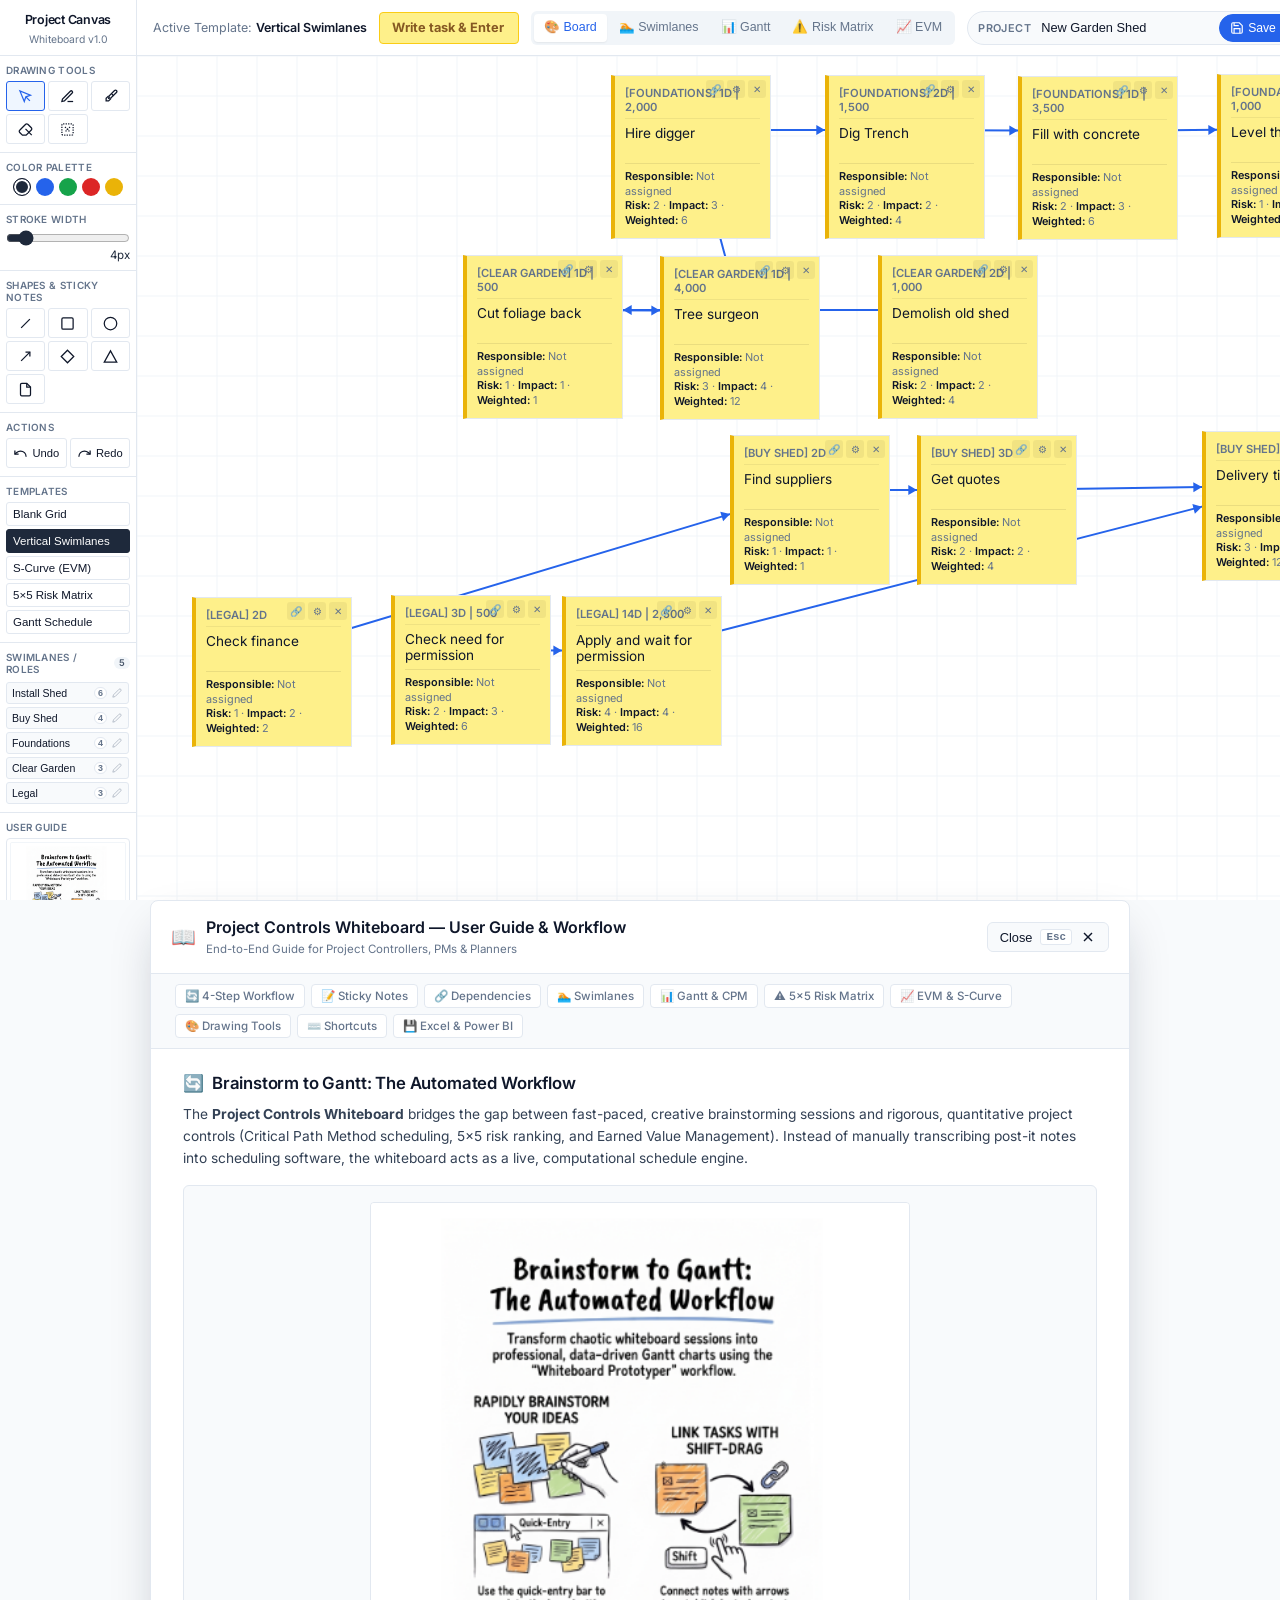
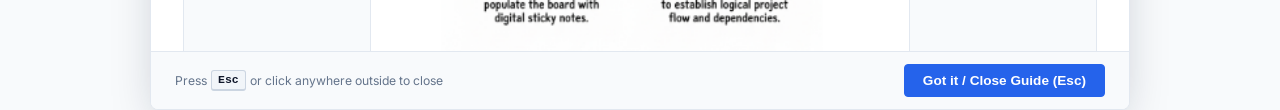
==== commit 2a840c0f: "update" ====
--- a/index.html
+++ b/index.html
@@ -11,7 +11,7 @@
     <meta name="theme-color" content="#1e293b" />
     <link rel="icon" type="image/svg+xml" href="assets/favicon.svg" />
     <link rel="manifest" href="manifest.json" />
-    <link rel="stylesheet" href="styles.css" />
+    <link rel="stylesheet" href="styles.css?v=2.2" />
     <!-- Google Fonts: Inter -->
     <link rel="preconnect" href="https://fonts.googleapis.com" />
     <link rel="preconnect" href="https://fonts.gstatic.com" crossorigin />
@@ -583,6 +583,14 @@
       <div class="canvas-area-wrapper">
         <!-- Toolbar helper / Quick settings overlay -->
         <div class="top-bar">
+          <button
+            id="btn-mobile-sidebar-toggle"
+            class="mobile-sidebar-toggle-btn"
+            title="Toggle Drawing & Templates Sidebar"
+            aria-label="Toggle Drawing & Templates Sidebar"
+          >
+            🛠️
+          </button>
           <div class="navigation-info">
             Active Template: <span id="current-template-name">Vertical Swimlanes</span>
           </div>
@@ -753,7 +761,20 @@
               >
                 <path d="M12 2v4M12 18v4M4.93 4.93l2.83 2.83M16.24 16.24l2.83 2.83M2 12h4M18 12h4M4.93 19.07l2.83-2.83M16.24 7.76l2.83-2.83" />
               </svg>
-              <span>Demo Project</span>
+              <span>Demo Shed</span>
+            </button>
+            <button
+              id="btn-load-wedding"
+              class="secondary-btn"
+              type="button"
+              onclick="loadWeddingProject()"
+              title="Load Wedding Planning mockup project with 18 tasks, 5 swimlanes, risks, and EVM"
+              aria-label="Load wedding planning mockup project"
+              data-tooltip-title="Wedding Mockup Project"
+              data-tooltip-desc="Load comprehensive wedding planning project with 18 tasks across 5 lanes, CPM schedule, and EVM actuals"
+              data-tooltip-pos="bottom"
+            >
+              <span>💍 Wedding Plan</span>
             </button>
             <input
               id="project-file-input"
@@ -976,6 +997,7 @@
                 </p>
               </div>
               <div class="gantt-pane-controls">
+                <span id="gantt-schedule-rag" class="gantt-rag-badge amber">Schedule Status: —</span>
                 <span>Project Code: <strong>PRJ-2026-001</strong></span>
                 <button
                   id="btn-export-csv-view"
@@ -1054,6 +1076,7 @@
                       <th class="text-right">Progress %</th>
                       <th>Start Date</th>
                       <th>End Date</th>
+                      <th class="text-center">Status</th>
                     </tr>
                   </thead>
                   <tbody>
@@ -2360,15 +2383,44 @@
       </form>
     </dialog>
 
+    <!-- Smartphone Bottom Navigation Bar -->
+    <nav class="mobile-bottom-nav" aria-label="Mobile View Navigation">
+      <button class="mobile-tab-btn active" data-view="canvas" type="button" aria-label="Board View">
+        <span class="mobile-tab-icon">🎨</span>
+        <span class="mobile-tab-label">Board</span>
+      </button>
+      <button class="mobile-tab-btn" data-view="swimlane" type="button" aria-label="Swimlanes View">
+        <span class="mobile-tab-icon">🏊</span>
+        <span class="mobile-tab-label">Swimlanes</span>
+      </button>
+      <button class="mobile-tab-btn" data-view="gantt" type="button" aria-label="Gantt View">
+        <span class="mobile-tab-icon">📊</span>
+        <span class="mobile-tab-label">Gantt</span>
+      </button>
+      <button class="mobile-tab-btn" data-view="risk" type="button" aria-label="Risk Matrix View">
+        <span class="mobile-tab-icon">⚠️</span>
+        <span class="mobile-tab-label">Risk</span>
+      </button>
+      <button class="mobile-tab-btn" data-view="evm" type="button" aria-label="EVM View">
+        <span class="mobile-tab-icon">📈</span>
+        <span class="mobile-tab-label">EVM</span>
+      </button>
+    </nav>
+
     <!-- Canvas Hover Tooltip & Global Intuitive UI Tooltip -->
     <div id="canvas-tooltip" class="canvas-tooltip" style="display: none"></div>
     <div id="app-tooltip" class="app-tooltip" role="tooltip" aria-hidden="true"></div>
 
-    <script src="app.js"></script>
+    <script src="app.js?v=2.2"></script>
     <script>
       if ('serviceWorker' in navigator) {
+        navigator.serviceWorker.getRegistrations().then((registrations) => {
+          for (let reg of registrations) {
+            reg.update();
+          }
+        });
         window.addEventListener('load', () => {
-          navigator.serviceWorker.register('./sw.js').catch(() => {});
+          navigator.serviceWorker.register('./sw.js?v=2.2').catch(() => {});
         });
       }
     </script>
--- a/styles.css
+++ b/styles.css
@@ -604,13 +604,15 @@
 }
 
 #project-name-input {
-  width: 105px;
-  min-width: 75px;
+  min-width: 140px;
+  max-width: 260px;
+  width: auto;
   height: 26px;
   border: none;
   background: transparent;
   color: var(--text-main);
   font-size: 0.8rem;
+  font-weight: 500;
   padding: 0 4px;
   outline: none;
   box-sizing: border-box;
@@ -750,26 +752,53 @@
   font-weight: 600;
 }
 
-.sticky-note .note-delete {
+.sticky-note .note-actions-header {
   position: absolute;
   top: 4px;
   right: 4px;
-  width: 16px;
-  height: 16px;
+  display: flex;
+  align-items: center;
+  gap: 3px;
+  z-index: 5;
+}
+
+.sticky-note .note-action-btn {
+  width: 18px;
+  height: 18px;
   font-size: 10px;
   background: rgba(0, 0, 0, 0.05);
   border: none;
-  border-radius: 50%;
+  border-radius: 3px;
   cursor: pointer;
   display: flex;
   align-items: center;
   justify-content: center;
   color: var(--text-muted);
-}
-
-.sticky-note .note-delete:hover {
+  padding: 0;
+  transition: all 0.15s ease;
+}
+
+.sticky-note .note-action-btn:hover {
   background: rgba(0, 0, 0, 0.15);
+  color: var(--text-main);
+}
+
+.sticky-note .note-action-btn.note-delete:hover {
+  background: #fee2e2;
   color: var(--color-red);
+}
+
+.sticky-note .note-action-btn.note-link-btn.note-linking {
+  background: #eff6ff;
+  color: #2563eb;
+  border: 1px solid #3b82f6;
+  box-shadow: 0 0 0 2px rgba(37, 99, 235, 0.25);
+}
+
+.sticky-note .note-delete {
+  position: static;
+  width: 18px;
+  height: 18px;
 }
 
 /* Sticky note role badge styling */
@@ -1008,7 +1037,8 @@
 }
 
 #gantt-view-table {
-  min-width: 1180px;
+  width: 100%;
+  min-width: 1200px;
   table-layout: fixed;
 }
 
@@ -1237,7 +1267,7 @@
 /* Split Pane for Gantt Chart */
 .gantt-split {
   display: grid;
-  grid-template-columns: minmax(max-content, 2.2fr) minmax(280px, 1fr);
+  grid-template-columns: minmax(0, 1.35fr) minmax(0, 1fr);
   gap: 16px;
   padding: 14px 18px;
   height: 100%;
@@ -1245,6 +1275,7 @@
 }
 
 .gantt-table-section {
+  min-width: 0;
   overflow-x: auto;
   overflow-y: auto;
   border-right: 1px solid var(--border-light);
@@ -2909,7 +2940,7 @@
 .vs-node-decision-outer {
   width: 96px;
   height: 48px;
-  position: relative;
+  position: absolute;
   display: flex;
   align-items: center;
   justify-content: center;
@@ -3003,3 +3034,122 @@
   box-shadow: 0 2px 6px rgba(37, 99, 235, 0.3);
   transform: translateY(-1px);
 }
+
+/* =============================================================
+   Mobile & Smartphone Responsive Navigation (Edward Tufte style)
+   ============================================================= */
+.mobile-bottom-nav {
+  display: none;
+  position: fixed;
+  bottom: 0;
+  left: 0;
+  right: 0;
+  height: 54px;
+  background: #ffffff;
+  border-top: 1px solid var(--border-light);
+  box-shadow: 0 -2px 10px rgba(0, 0, 0, 0.05);
+  z-index: 1000;
+  grid-template-columns: repeat(5, 1fr);
+  align-items: center;
+}
+
+.mobile-tab-btn {
+  display: flex;
+  flex-direction: column;
+  align-items: center;
+  justify-content: center;
+  height: 100%;
+  background: none;
+  border: none;
+  color: var(--text-muted);
+  font-family: var(--font-family);
+  font-size: 0.68rem;
+  font-weight: 500;
+  gap: 2px;
+  cursor: pointer;
+  padding: 4px 2px;
+  transition: all 0.15s ease;
+}
+
+.mobile-tab-btn:hover,
+.mobile-tab-btn.active {
+  color: var(--color-blue);
+  font-weight: 600;
+}
+
+.mobile-sidebar-toggle-btn {
+  display: none;
+  align-items: center;
+  justify-content: center;
+  background: #ffffff;
+  border: 1px solid var(--border-light);
+  border-radius: 4px;
+  width: 32px;
+  height: 32px;
+  font-size: 0.9rem;
+  cursor: pointer;
+  flex-shrink: 0;
+}
+
+@media (max-width: 768px) {
+  .mobile-bottom-nav {
+    display: grid;
+  }
+  .mobile-sidebar-toggle-btn {
+    display: inline-flex;
+  }
+  .app-container {
+    padding-bottom: 54px;
+    position: relative;
+    overflow: hidden;
+  }
+  .view-switcher-tabs {
+    display: none !important;
+  }
+  .sidebar {
+    display: none;
+    position: absolute;
+    top: 0;
+    left: 0;
+    bottom: 54px;
+    width: 220px;
+    background: #ffffff;
+    z-index: 500;
+    box-shadow: 2px 0 12px rgba(0, 0, 0, 0.15);
+  }
+  .sidebar.mobile-open {
+    display: flex;
+  }
+  .canvas-area-wrapper {
+    width: 100%;
+    min-width: 0;
+    flex: 1;
+    overflow-x: hidden;
+  }
+  .top-bar {
+    overflow-x: auto;
+    padding: 4px 8px;
+    gap: 6px;
+    height: auto;
+    min-height: 48px;
+    flex-wrap: nowrap;
+  }
+  .top-bar .navigation-info {
+    display: none;
+  }
+  .brainstorm-container {
+    min-width: 110px;
+    flex-shrink: 1;
+  }
+  .project-save-controls {
+    flex-shrink: 0;
+  }
+  #note-properties-dialog {
+    width: 100vw;
+    max-width: 100vw;
+    margin: auto 0 0 0;
+    border-radius: 16px 16px 0 0;
+    max-height: 85vh;
+  }
+}
+
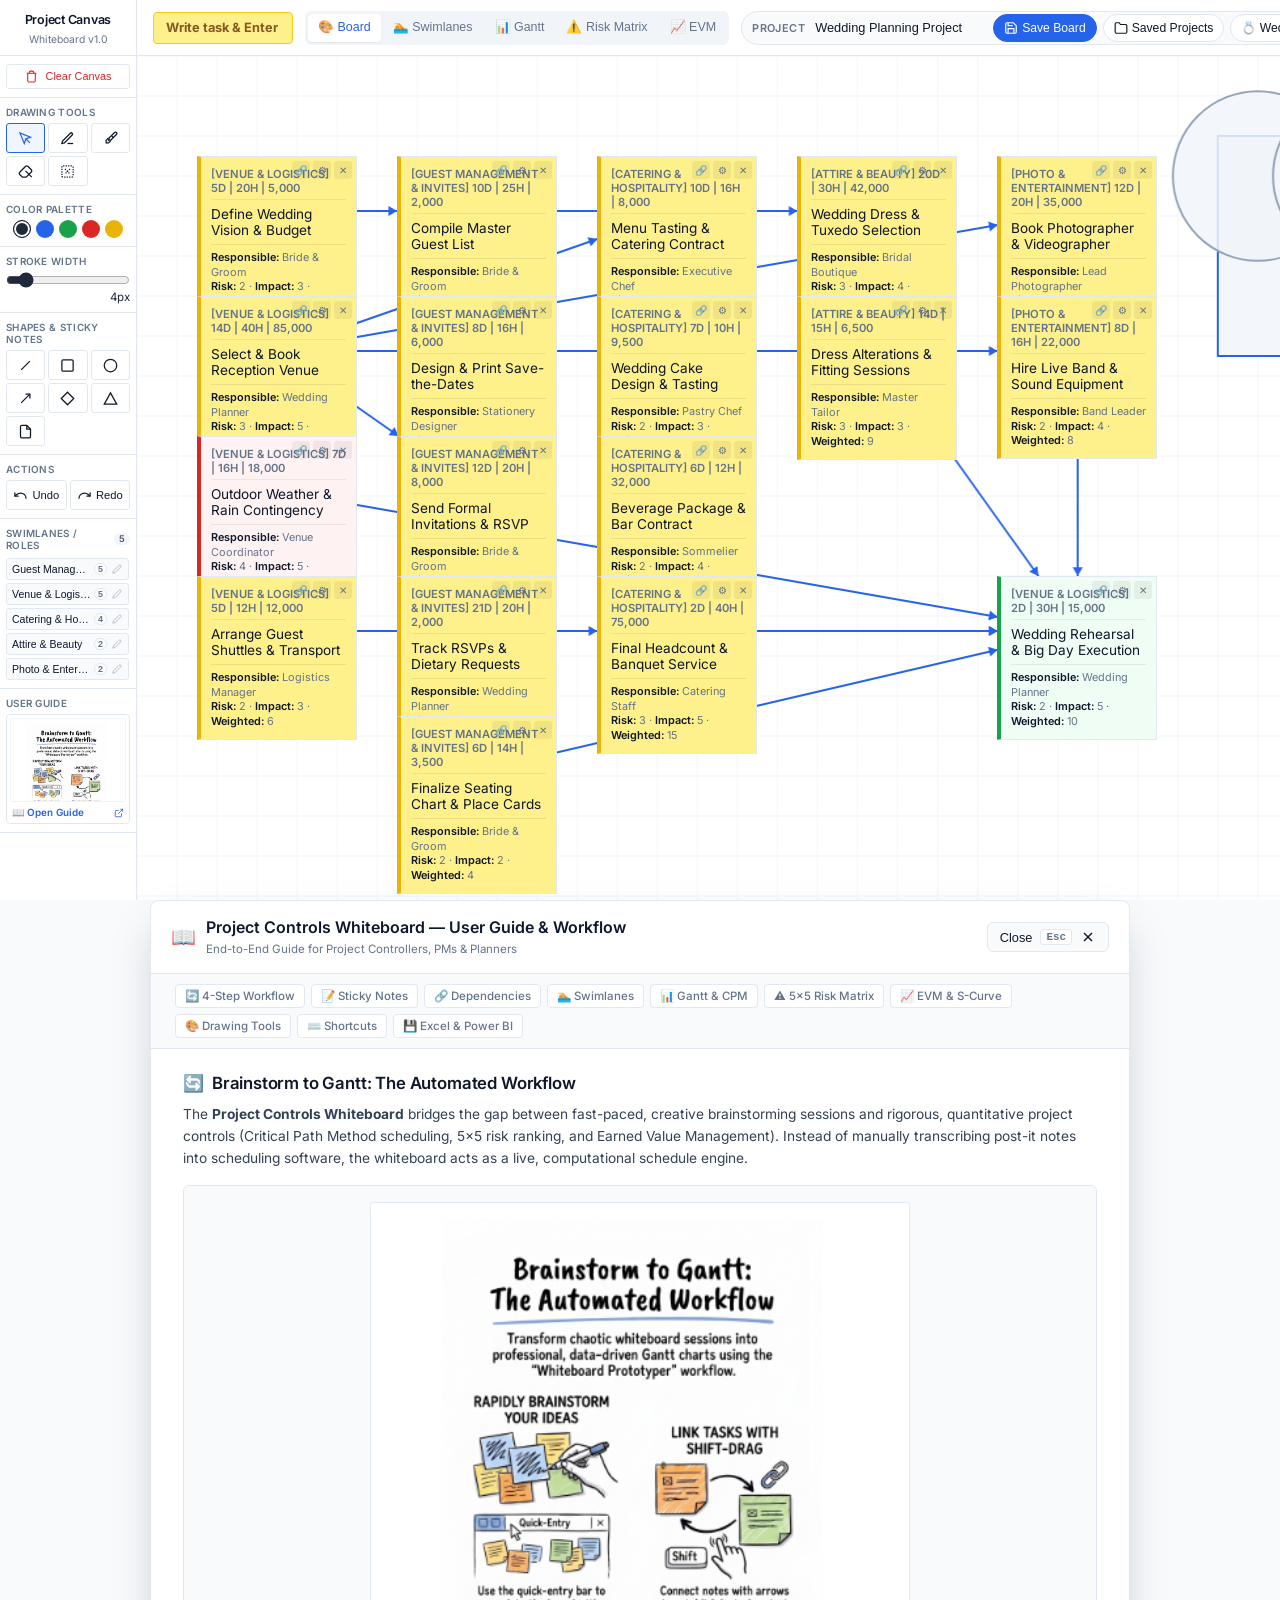
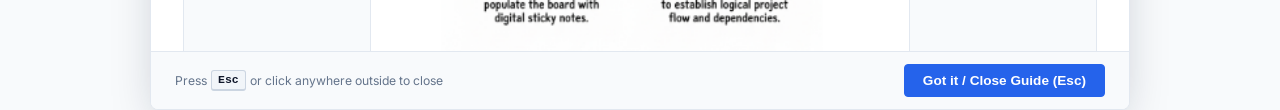
==== commit 2ecfb9c7: "update" ====
--- a/index.html
+++ b/index.html
@@ -11,7 +11,7 @@
     <meta name="theme-color" content="#1e293b" />
     <link rel="icon" type="image/svg+xml" href="assets/favicon.svg" />
     <link rel="manifest" href="manifest.json" />
-    <link rel="stylesheet" href="styles.css?v=2.2" />
+    <link rel="stylesheet" href="styles.css?v=2.4" />
     <!-- Google Fonts: Inter -->
     <link rel="preconnect" href="https://fonts.googleapis.com" />
     <link rel="preconnect" href="https://fonts.gstatic.com" crossorigin />
@@ -33,6 +33,31 @@
           <h1>Project Canvas</h1>
           <span class="subtitle">Whiteboard v1.0</span>
         </div>
+
+        <!-- Canvas Quick Actions -->
+        <section class="tool-section sidebar-top-actions">
+          <button
+            id="btn-clear"
+            class="utility-btn text-btn warning"
+            title="Remove all drawings and sticky notes from the canvas"
+            data-tooltip-title="Clear Entire Canvas"
+            data-tooltip-desc="Permanently wipe all strokes, shapes, and notes from the board"
+            data-tooltip-pos="right"
+          >
+            <svg
+              viewBox="0 0 24 24"
+              width="13"
+              height="13"
+              stroke="currentColor"
+              stroke-width="2"
+              fill="none"
+              style="margin-right: 4px; vertical-align: -1px; display: inline-block;"
+            >
+              <polyline points="3 6 5 6 21 6" />
+              <path d="M19 6v14a2 2 0 0 1-2 2H7a2 2 0 0 1-2-2V6m3 0V4a2 2 0 0 1 2-2h4a2 2 0 0 1 2 2v2" />
+            </svg>Clear Canvas
+          </button>
+        </section>
 
         <!-- Drawing Tools -->
         <section class="tool-section">
@@ -446,62 +471,6 @@
           </div>
         </section>
 
-        <!-- Canvas Background Templates -->
-        <section class="tool-section">
-          <h2>Templates</h2>
-          <div class="template-list">
-            <button
-              id="tpl-blank"
-              class="template-btn"
-              title="Blank grid canvas"
-              data-tooltip-title="Blank Grid"
-              data-tooltip-desc="Standard clean canvas with subtle alignment grid"
-              data-tooltip-pos="right"
-            >
-              Blank Grid
-            </button>
-            <button
-              id="tpl-swimlane"
-              class="template-btn active"
-              title="Vertical Swimlanes background layout on the canvas"
-              data-tooltip-title="Vertical Swimlanes Template"
-              data-tooltip-desc="Multi-column vertical swimlane discipline partition on whiteboard"
-              data-tooltip-pos="right"
-            >
-              Vertical Swimlanes
-            </button>
-            <button
-              id="tpl-scurve"
-              class="template-btn"
-              title="S-Curve (Cost/Progress) template"
-              data-tooltip-title="S-Curve Template"
-              data-tooltip-desc="Cumulative cost and progress axes for milestone sketching"
-              data-tooltip-pos="right"
-            >
-              S-Curve (EVM)
-            </button>
-            <button
-              id="tpl-matrix"
-              class="template-btn"
-              title="5x5 Risk Matrix template"
-              data-tooltip-title="5×5 Risk Matrix Template"
-              data-tooltip-desc="5×5 Probability × Impact assessment grid"
-              data-tooltip-pos="right"
-            >
-              5×5 Risk Matrix
-            </button>
-            <button
-              id="tpl-gantt"
-              class="template-btn"
-              title="Gantt schedule timeline template"
-              data-tooltip-title="Gantt Timeline Template"
-              data-tooltip-desc="Quarterly phased schedule grid layout"
-              data-tooltip-pos="right"
-            >
-              Gantt Schedule
-            </button>
-          </div>
-        </section>
 
         <!-- Swimlanes / Roles Monitor & Typo Manager -->
         <section class="tool-section sidebar-roles-section" id="sidebar-roles-section">
@@ -554,29 +523,6 @@
           </div>
         </section>
 
-        <!-- Utility Options -->
-        <section class="tool-section utility-section">
-          <button
-            id="btn-grid-toggle"
-            class="utility-btn text-btn"
-            title="Show or hide the canvas grid lines"
-            data-tooltip-title="Toggle Grid Lines"
-            data-tooltip-desc="Show or hide subtle background alignment grid on the board"
-            data-tooltip-pos="right"
-          >
-            Toggle Grid Lines
-          </button>
-          <button
-            id="btn-clear"
-            class="utility-btn text-btn warning"
-            title="Remove all drawings and sticky notes from the canvas"
-            data-tooltip-title="Clear Entire Canvas"
-            data-tooltip-desc="Permanently wipe all strokes, shapes, and notes from the board"
-            data-tooltip-pos="right"
-          >
-            Clear Canvas
-          </button>
-        </section>
       </aside>
 
       <!-- Canvas Area -->
@@ -586,14 +532,12 @@
           <button
             id="btn-mobile-sidebar-toggle"
             class="mobile-sidebar-toggle-btn"
-            title="Toggle Drawing & Templates Sidebar"
-            aria-label="Toggle Drawing & Templates Sidebar"
+            title="Toggle Drawing Sidebar"
+            aria-label="Toggle Drawing Sidebar"
           >
             🛠️
           </button>
-          <div class="navigation-info">
-            Active Template: <span id="current-template-name">Vertical Swimlanes</span>
-          </div>
+
 
           <div class="brainstorm-container">
             <input
@@ -723,10 +667,12 @@
             <button
               id="btn-open-project"
               class="secondary-btn"
-              title="Open a JSON project file, such as New Garden Shed.json"
-              aria-label="Open project file"
-              data-tooltip-title="Open Project File"
-              data-tooltip-desc="Load an existing project JSON file (e.g. samples/New Garden Shed.json)"
+              type="button"
+              onclick="openSavedProjectsDialog()"
+              title="Open saved projects or load a JSON file"
+              aria-label="Open saved projects"
+              data-tooltip-title="Saved Projects"
+              data-tooltip-desc="Browse and open your saved projects, sample templates, or upload a JSON file"
               data-tooltip-pos="bottom"
             >
               <svg
@@ -739,29 +685,7 @@
               >
                 <path d="M22 19a2 2 0 0 1-2 2H4a2 2 0 0 1-2-2V5a2 2 0 0 1 2-2h5l2 3h9a2 2 0 0 1 2 2z" />
               </svg>
-              <span>Open File</span>
-            </button>
-            <button
-              id="btn-load-demo"
-              class="secondary-btn"
-              type="button"
-              title="Load demo Garden Shed project with 20 tasks, swimlanes, and Gantt schedule"
-              aria-label="Load demo project"
-              data-tooltip-title="Load Demo Project"
-              data-tooltip-desc="Load complete sample project with 20 tasks across 5 swimlanes and full Gantt schedule"
-              data-tooltip-pos="bottom"
-            >
-              <svg
-                viewBox="0 0 24 24"
-                width="14"
-                height="14"
-                stroke="currentColor"
-                stroke-width="2"
-                fill="none"
-              >
-                <path d="M12 2v4M12 18v4M4.93 4.93l2.83 2.83M16.24 16.24l2.83 2.83M2 12h4M18 12h4M4.93 19.07l2.83-2.83M16.24 7.76l2.83-2.83" />
-              </svg>
-              <span>Demo Shed</span>
+              <span>Saved Projects</span>
             </button>
             <button
               id="btn-load-wedding"
@@ -1087,12 +1011,21 @@
               <div class="gantt-visual-section">
                 <div class="gantt-timeline-scroll-area" id="gantt-timeline-scroll-area">
                   <div class="gantt-timeline-content" id="gantt-timeline-content">
-                    <div class="gantt-timeline-header-container">
+                    <div class="gantt-timeline-header-container" id="gantt-timeline-header-container">
+                      <div
+                        class="gantt-timeline-months-row"
+                        id="gantt-timeline-months-row"
+                      ></div>
                       <div
                         class="gantt-timeline-header-row"
                         id="gantt-timeline-header-row"
                       ></div>
                     </div>
+                    <svg
+                      class="gantt-dependency-layer"
+                      id="gantt-dependency-layer"
+                      aria-hidden="true"
+                    ></svg>
                     <div
                       class="gantt-timeline-bars-container"
                       id="gantt-timeline-bars-container"
@@ -1469,6 +1402,120 @@
       </div>
     </div>
 
+    <!-- Saved Projects & Templates Dialog -->
+    <dialog id="saved-projects-dialog" class="custom-dialog" style="max-width: 620px; border-radius: 8px;">
+      <div class="dialog-header">
+        <div style="display: flex; align-items: center; gap: 8px;">
+          <span style="font-size: 1.15rem;">📁</span>
+          <h3 style="margin: 0; font-size: 0.95rem;">Saved Projects &amp; Templates</h3>
+        </div>
+        <button
+          type="button"
+          class="close-dialog"
+          title="Close dialog"
+          onclick="closeSavedProjectsDialog()"
+          style="font-size: 1.1rem; line-height: 1; padding: 4px 8px; cursor: pointer;"
+        >✕</button>
+      </div>
+
+      <div class="dialog-content" style="max-height: 480px; overflow-y: auto; padding: 18px 20px;">
+        <!-- Saved in Browser Projects Section -->
+        <div style="margin-bottom: 22px;">
+          <div style="display: flex; align-items: center; justify-content: space-between; margin-bottom: 8px;">
+            <h4 style="margin: 0; font-size: 0.74rem; text-transform: uppercase; letter-spacing: 0.04em; color: var(--text-muted); font-weight: 600;">
+              Saved in Browser (Local Storage)
+            </h4>
+            <span id="saved-projects-badge" style="font-size: 0.68rem; background: #f1f5f9; padding: 2px 7px; border-radius: 10px; color: var(--text-muted); font-weight: 600;">0</span>
+          </div>
+          <div id="saved-projects-container">
+            <!-- Dynamic list generated by renderSavedProjectsList() -->
+          </div>
+        </div>
+
+        <!-- Curated Project Templates Section -->
+        <div style="margin-bottom: 18px;">
+          <h4 style="margin: 0 0 8px 0; font-size: 0.74rem; text-transform: uppercase; letter-spacing: 0.04em; color: var(--text-muted); font-weight: 600;">
+            Curated Project Templates
+          </h4>
+          <div style="display: flex; flex-direction: column; gap: 8px;">
+            <!-- Wedding Planning Project -->
+            <div style="display: flex; align-items: center; justify-content: space-between; padding: 10px 14px; background: #faf5ff; border: 1px solid #e9d5ff; border-radius: 6px;">
+              <div style="display: flex; align-items: center; gap: 10px;">
+                <span style="font-size: 1.4rem;">💍</span>
+                <div>
+                  <div style="font-weight: 600; font-size: 0.84rem; color: #581c87;">Wedding Planning Project</div>
+                  <div style="font-size: 0.7rem; color: #7e22ce;">18 tasks across 5 swimlanes, venue floorplan, CPM schedule &amp; EVM actuals</div>
+                </div>
+              </div>
+              <button
+                type="button"
+                id="btn-dialog-open-wedding"
+                class="primary-btn"
+                style="padding: 5px 14px; font-size: 0.74rem; background-color: #9333ea; border-color: #9333ea;"
+                onclick="loadWeddingProject(); closeSavedProjectsDialog();"
+              >Open Project</button>
+            </div>
+
+            <!-- New Garden Shed Project -->
+            <div style="display: flex; align-items: center; justify-content: space-between; padding: 10px 14px; background: #f0fdf4; border: 1px solid #bbf7d0; border-radius: 6px;">
+              <div style="display: flex; align-items: center; gap: 10px;">
+                <span style="font-size: 1.4rem;">🌱</span>
+                <div>
+                  <div style="font-weight: 600; font-size: 0.84rem; color: #14532d;">New Garden Shed</div>
+                  <div style="font-size: 0.7rem; color: #15803d;">20 tasks, foundation &amp; carpentry swimlanes, procurement &amp; Gantt timeline</div>
+                </div>
+              </div>
+              <button
+                type="button"
+                id="btn-dialog-open-shed"
+                class="primary-btn"
+                style="padding: 5px 14px; font-size: 0.74rem; background-color: #16a34a; border-color: #16a34a;"
+                onclick="loadDemoProject(); closeSavedProjectsDialog();"
+              >Open Project</button>
+            </div>
+
+            <!-- Patrol Vessel Hull Fabrication Project -->
+            <div style="display: flex; align-items: center; justify-content: space-between; padding: 10px 14px; background: #f0f9ff; border: 1px solid #bae6fd; border-radius: 6px;">
+              <div style="display: flex; align-items: center; gap: 10px;">
+                <span style="font-size: 1.4rem;">🚢</span>
+                <div>
+                  <div style="font-weight: 600; font-size: 0.84rem; color: #0c4a6e;">Patrol Vessel Hull Fabrication &amp; Outfitting</div>
+                  <div style="font-size: 0.7rem; color: #0284c7;">Defense &amp; maritime shipbuilding project control model (Frank Ellingsen)</div>
+                </div>
+              </div>
+              <button
+                type="button"
+                id="btn-dialog-open-vessel"
+                class="primary-btn"
+                style="padding: 5px 14px; font-size: 0.74rem; background-color: #0284c7; border-color: #0284c7;"
+                onclick="loadPatrolVesselProject(); closeSavedProjectsDialog();"
+              >Open Project</button>
+            </div>
+          </div>
+        </div>
+
+        <!-- Open File from Disk -->
+        <div style="border-top: 1px solid var(--border-light); padding-top: 12px; display: flex; align-items: center; justify-content: space-between;">
+          <span style="font-size: 0.72rem; color: var(--text-muted);">Have a backup or exported JSON file?</span>
+          <button
+            type="button"
+            class="secondary-btn"
+            style="padding: 5px 12px; font-size: 0.74rem;"
+            onclick="triggerProjectFileInput();"
+          >📂 Upload .json file...</button>
+        </div>
+      </div>
+
+      <div class="dialog-footer" style="padding: 10px 20px; display: flex; justify-content: flex-end;">
+        <button
+          type="button"
+          class="secondary-btn"
+          style="padding: 5px 16px; font-size: 0.74rem;"
+          onclick="closeSavedProjectsDialog()"
+        >Close</button>
+      </div>
+    </dialog>
+
     <!-- User Guide & Workflow Tutorial Modal -->
     <dialog
       id="user-guide-dialog"
@@ -2411,7 +2458,7 @@
     <div id="canvas-tooltip" class="canvas-tooltip" style="display: none"></div>
     <div id="app-tooltip" class="app-tooltip" role="tooltip" aria-hidden="true"></div>
 
-    <script src="app.js?v=2.2"></script>
+    <script src="app.js?v=2.4"></script>
     <script>
       if ('serviceWorker' in navigator) {
         navigator.serviceWorker.getRegistrations().then((registrations) => {
@@ -2420,7 +2467,7 @@
           }
         });
         window.addEventListener('load', () => {
-          navigator.serviceWorker.register('./sw.js?v=2.2').catch(() => {});
+          navigator.serviceWorker.register('./sw.js?v=2.4').catch(() => {});
         });
       }
     </script>
--- a/styles.css
+++ b/styles.css
@@ -444,6 +444,10 @@
   cursor: pointer;
   transition: all 0.15s ease;
   line-height: 1.2;
+  display: flex;
+  align-items: center;
+  justify-content: center;
+  gap: 4px;
 }
 
 .text-btn:hover {
@@ -1014,11 +1018,13 @@
 }
 
 .clean-table td {
-  padding: 5px 6px;
+  padding: 4px 6px;
   border-bottom: 1px solid var(--border-light);
   color: var(--text-main);
   white-space: nowrap;
   vertical-align: middle;
+  font-variant-numeric: tabular-nums;
+  box-sizing: border-box;
 }
 
 /* Alignment rules based on Tufte principles */
@@ -1032,14 +1038,41 @@
   text-align: left;
 }
 
-.clean-table tbody tr:hover {
-  background-color: #f8fafc;
+.clean-table tbody tr:hover,
+.clean-table tbody tr.gantt-row-hover {
+  background-color: #f1f5f9;
 }
 
 #gantt-view-table {
   width: 100%;
   min-width: 1200px;
   table-layout: fixed;
+  border-collapse: collapse;
+}
+
+#gantt-view-table thead tr {
+  height: 44px;
+  box-sizing: border-box;
+}
+
+#gantt-view-table thead th {
+  height: 44px;
+  box-sizing: border-box;
+  vertical-align: middle;
+}
+
+#gantt-view-table tbody tr {
+  height: 38px;
+  max-height: 38px;
+  box-sizing: border-box;
+  transition: background-color 0.12s ease;
+}
+
+#gantt-view-table tbody td {
+  height: 38px;
+  max-height: 38px;
+  box-sizing: border-box;
+  overflow: hidden;
 }
 
 #gantt-view-table th:nth-child(1),
@@ -1306,27 +1339,89 @@
 }
 
 .gantt-timeline-header-container {
-  border-bottom: 2px solid var(--border-light);
-  padding-bottom: 10px;
+  height: 44px;
+  box-sizing: border-box;
+  display: flex;
+  flex-direction: column;
   position: sticky;
   top: 0;
   background-color: #ffffff;
   z-index: 10;
+  border-bottom: 2px solid var(--border-light);
+}
+
+.gantt-timeline-months-row {
+  display: grid;
+  height: 21px;
+  line-height: 21px;
+  font-size: 0.68rem;
+  font-weight: 600;
+  color: #475569;
+  background-color: #f8fafc;
+  border-bottom: 1px solid var(--border-light);
+}
+
+.gantt-month-cell {
+  text-align: center;
+  overflow: hidden;
+  text-overflow: ellipsis;
+  white-space: nowrap;
+  border-right: 1px solid var(--border-light);
+  font-size: 0.68rem;
+  font-weight: 600;
+  color: #334155;
+  box-sizing: border-box;
 }
 
 .gantt-timeline-header-row {
   display: grid;
-  font-size: 0.75rem;
-  font-weight: 600;
+  height: 21px;
+  line-height: 21px;
+  font-size: 0.68rem;
+  font-weight: 500;
   color: var(--text-muted);
   text-align: center;
+  box-sizing: border-box;
+}
+
+.gantt-day-header-cell {
+  overflow: hidden;
+  text-overflow: ellipsis;
+  white-space: nowrap;
+  font-variant-numeric: tabular-nums;
+  cursor: default;
+}
+
+.gantt-dependency-layer {
+  position: absolute;
+  top: 0;
+  left: 0;
+  width: 100%;
+  height: 100%;
+  pointer-events: none;
+  z-index: 6;
+  overflow: visible;
+}
+
+.gantt-dep-line {
+  fill: none;
+  stroke: #94a3b8;
+  stroke-width: 1.5;
+  stroke-linecap: round;
+  stroke-linejoin: round;
+}
+
+.gantt-dep-line.critical {
+  stroke: #dc2626;
+  stroke-width: 2;
 }
 
 .gantt-timeline-bars-container {
   display: flex;
   flex-direction: column;
-  padding-top: 10px;
+  padding-top: 0;
   position: relative;
+  z-index: 7;
 }
 
 .gantt-status-date-marker {
@@ -1336,55 +1431,161 @@
   width: 0;
   border-left: 2px dashed #dc2626;
   pointer-events: none;
-  z-index: 11;
+  z-index: 12;
 }
 
 .gantt-status-date-label {
   position: absolute;
-  top: 4px;
-  left: 6px;
-  padding: 3px 5px;
+  top: 2px;
+  left: 4px;
+  padding: 2px 6px;
   background: #fef2f2;
   color: #b91c1c;
-  font-size: 0.68rem;
+  border: 1px solid #fecaca;
+  border-radius: 3px;
+  font-size: 0.65rem;
   font-weight: 600;
   white-space: nowrap;
+  box-shadow: none;
 }
 
 .gantt-bar-row {
   position: relative;
-  height: 39px; /* Align row height with table row heights */
+  height: 38px;
+  max-height: 38px;
+  box-sizing: border-box;
   border-bottom: 1px solid var(--border-light);
+  transition: background-color 0.12s ease;
+}
+
+.gantt-bar-row:hover,
+.gantt-bar-row.gantt-row-hover {
+  background-color: #f1f5f9;
 }
 
 .gantt-bar-wrapper {
   position: absolute;
-  top: 9px;
+  top: 7px;
   right: 0;
   left: 0;
-  height: 20px;
+  height: 24px;
+  box-sizing: border-box;
 }
 
 .gantt-bar {
   position: absolute;
   height: 100%;
-  background-color: #eff6ff;
-  border-left: 3px solid var(--color-blue);
   border-radius: 3px;
-  color: var(--color-blue);
-  font-size: 0.75rem;
-  font-weight: 500;
-  display: flex;
-  align-items: center;
-  padding-left: 6px;
+  box-sizing: border-box;
+  display: flex;
+  align-items: center;
   white-space: nowrap;
-  overflow: visible;
-}
-
+  overflow: hidden;
+  cursor: pointer;
+  box-shadow: none; /* Tufte rule: Delete background drop shadows, heavy borders */
+  transition: transform 0.1s ease, filter 0.1s ease;
+  z-index: 8;
+}
+
+.gantt-bar:hover {
+  filter: brightness(0.95);
+  z-index: 9;
+}
+
+/* Default / Planned Bar (Muted Slate / Indigo - Tufte compliant) */
+.gantt-bar.standard {
+  background-color: #f1f5f9;
+  border: 1px solid #cbd5e1;
+  border-left: 4px solid #475569;
+  color: #1e293b;
+}
+
+/* In Progress On Track */
+.gantt-bar.on-track {
+  background-color: #f0fdf4;
+  border: 1px solid #bbf7d0;
+  border-left: 4px solid #16a34a;
+  color: #166534;
+}
+
+/* At Risk / Amber Variance */
+.gantt-bar.amber {
+  background-color: #fefce8;
+  border: 1px solid #fef08a;
+  border-left: 4px solid #ca8a04;
+  color: #854d0e;
+}
+
+/* Critical Path Bar (Highlighted in Crimson / Red per Project Controls) */
 .gantt-bar.critical {
+  background-color: #fff1f2;
+  border: 1px solid #fecdd3;
+  border-left: 4px solid #e11d48;
+  color: #9f1239;
+}
+
+/* Overdue / Late Task */
+.gantt-bar.red {
   background-color: #fef2f2;
-  border-left: 3px solid var(--color-red);
-  color: var(--color-red);
+  border: 1px solid #fecaca;
+  border-left: 4px solid #dc2626;
+  color: #991b1b;
+}
+
+/* Completed Task (100% progress) */
+.gantt-bar.completed {
+  background-color: #f8fafc;
+  border: 1px solid #e2e8f0;
+  border-left: 4px solid #64748b;
+  color: #475569;
+}
+
+/* Inner Progress Fill */
+.gantt-bar-progress {
+  position: absolute;
+  top: 0;
+  left: 0;
+  bottom: 0;
+  border-radius: 2px 0 0 2px;
+  pointer-events: none;
+  opacity: 0.28;
+}
+
+.gantt-bar.standard .gantt-bar-progress {
+  background-color: #475569;
+}
+
+.gantt-bar.on-track .gantt-bar-progress {
+  background-color: #16a34a;
+}
+
+.gantt-bar.amber .gantt-bar-progress {
+  background-color: #ca8a04;
+}
+
+.gantt-bar.critical .gantt-bar-progress {
+  background-color: #e11d48;
+}
+
+.gantt-bar.red .gantt-bar-progress {
+  background-color: #dc2626;
+}
+
+.gantt-bar.completed .gantt-bar-progress {
+  background-color: #64748b;
+  opacity: 0.35;
+}
+
+/* Bar label text */
+.gantt-bar-label {
+  position: relative;
+  z-index: 2;
+  padding: 0 8px;
+  overflow: hidden;
+  text-overflow: ellipsis;
+  white-space: nowrap;
+  font-weight: 600;
+  font-size: 0.72rem;
 }
 
 .gantt-horizontal-roller {
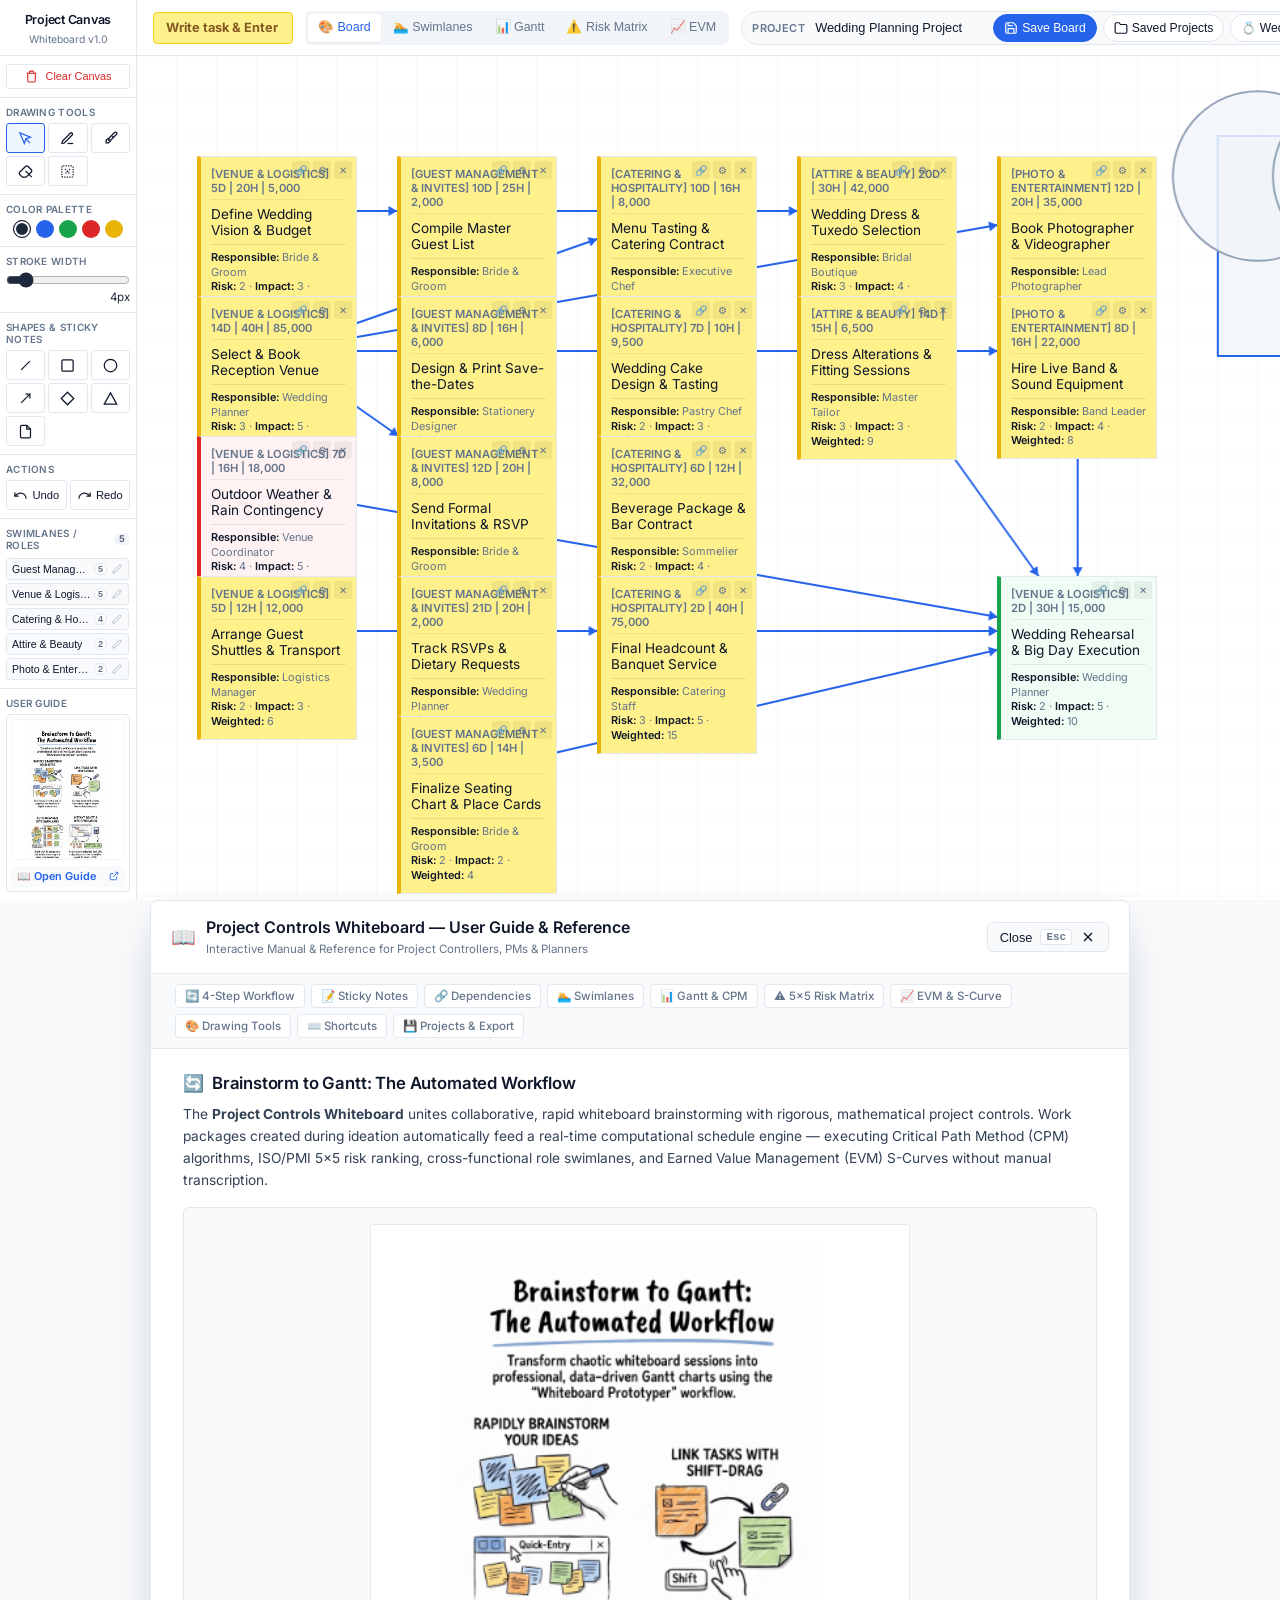
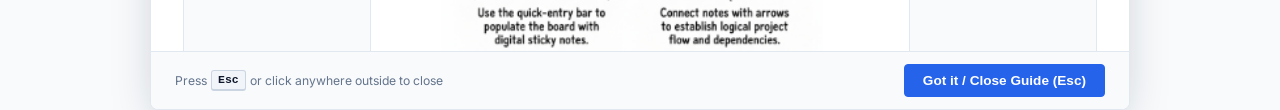
==== commit a0eea21b: "update" ====
--- a/index.html
+++ b/index.html
@@ -11,7 +11,7 @@
     <meta name="theme-color" content="#1e293b" />
     <link rel="icon" type="image/svg+xml" href="assets/favicon.svg" />
     <link rel="manifest" href="manifest.json" />
-    <link rel="stylesheet" href="styles.css?v=2.4" />
+    <link rel="stylesheet" href="styles.css?v=2.5" />
     <!-- Google Fonts: Inter -->
     <link rel="preconnect" href="https://fonts.googleapis.com" />
     <link rel="preconnect" href="https://fonts.gstatic.com" crossorigin />
@@ -1527,10 +1527,10 @@
           <span style="font-size: 1.25rem" aria-hidden="true">📖</span>
           <div>
             <h3 id="user-guide-title" style="margin: 0; font-size: 1rem">
-              Project Controls Whiteboard — User Guide & Workflow
+              Project Controls Whiteboard — User Guide &amp; Reference
             </h3>
             <span style="font-size: 0.72rem; color: var(--text-muted)">
-              End-to-End Guide for Project Controllers, PMs & Planners
+              Interactive Manual &amp; Reference for Project Controllers, PMs &amp; Planners
             </span>
           </div>
         </div>
@@ -1563,12 +1563,12 @@
         <a href="#guide-brainstorm" class="guide-nav-link">📝 Sticky Notes</a>
         <a href="#guide-dependencies" class="guide-nav-link">🔗 Dependencies</a>
         <a href="#guide-swimlanes" class="guide-nav-link">🏊 Swimlanes</a>
-        <a href="#guide-gantt" class="guide-nav-link">📊 Gantt & CPM</a>
+        <a href="#guide-gantt" class="guide-nav-link">📊 Gantt &amp; CPM</a>
         <a href="#guide-risk" class="guide-nav-link">⚠️ 5×5 Risk Matrix</a>
-        <a href="#guide-evm" class="guide-nav-link">📈 EVM & S-Curve</a>
+        <a href="#guide-evm" class="guide-nav-link">📈 EVM &amp; S-Curve</a>
         <a href="#guide-drawing" class="guide-nav-link">🎨 Drawing Tools</a>
         <a href="#guide-shortcuts" class="guide-nav-link">⌨️ Shortcuts</a>
-        <a href="#guide-export" class="guide-nav-link">💾 Excel & Power BI</a>
+        <a href="#guide-export" class="guide-nav-link">💾 Projects &amp; Export</a>
       </nav>
 
       <div class="guide-dialog-content">
@@ -1578,7 +1578,7 @@
             <span>🔄</span> Brainstorm to Gantt: The Automated Workflow
           </h4>
           <p>
-            The <strong>Project Controls Whiteboard</strong> bridges the gap between fast-paced, creative brainstorming sessions and rigorous, quantitative project controls (Critical Path Method scheduling, 5×5 risk ranking, and Earned Value Management). Instead of manually transcribing post-it notes into scheduling software, the whiteboard acts as a live, computational schedule engine.
+            The <strong>Project Controls Whiteboard</strong> unites collaborative, rapid whiteboard brainstorming with rigorous, mathematical project controls. Work packages created during ideation automatically feed a real-time computational schedule engine — executing Critical Path Method (CPM) algorithms, ISO/PMI 5×5 risk ranking, cross-functional role swimlanes, and Earned Value Management (EVM) S-Curves without manual transcription.
           </p>
 
           <!-- Infographic Illustration -->
@@ -1601,7 +1601,7 @@
                 <span class="guide-badge blue">Step 1</span> Rapidly Brainstorm Ideas
               </h5>
               <p>
-                Use the top quick-entry bar (<code>Write task &amp; Enter</code>) or press <kbd class="guide-kbd">N</kbd> to populate the board with digital sticky notes. Capture work packages, scope elements, and milestones on the fly.
+                Use the top quick-entry bar (<code>Write task &amp; Enter</code>), press <kbd class="guide-kbd">N</kbd>, or click the Sticky Note tool in the left sidebar to drop digital post-its onto the board. Capture scope elements, deliverables, and milestones effortlessly.
               </p>
             </div>
 
@@ -1610,7 +1610,7 @@
                 <span class="guide-badge slate">Step 2</span> Link Tasks with Shift-Drag
               </h5>
               <p>
-                Hold <kbd class="guide-kbd">Shift</kbd> and drag from one note to another to draw dependency arrows. The engine automatically creates directional Finish-to-Start (FS) predecessors for CPM scheduling.
+                Hold <kbd class="guide-kbd">Shift</kbd> and drag from a predecessor note to a successor note to draw dependency arrows. The engine constructs a directional acyclic network graph calculating Finish-to-Start (FS) logic and predecessor constraints ($ES = \max(EF_{\text{predecessors}})$).
               </p>
             </div>
 
@@ -1619,7 +1619,7 @@
                 <span class="guide-badge green">Step 3</span> Auto-Organize into Swimlanes
               </h5>
               <p>
-                Right-click notes to assign disciplines/roles (e.g. <em>Engineering, Procurement, Fabrication, Commissioning</em>), duration, hours, costs (BAC), and risk scores. In the <strong>🏊 Swimlanes</strong> tab, click <strong>Apply &amp; Arrange Canvas Board</strong> to auto-align notes into clean sequential lanes.
+                Right-click notes to assign disciplines (e.g. <em>Venue &amp; Logistics, Catering, Attire, Photo &amp; Entertainment</em> or <em>Engineering, Procurement, Fabrication</em>), durations, hours, budgets (BAC), and risk scores. In the <strong>🏊 Swimlanes</strong> tab, click <strong>Apply &amp; Arrange Canvas Board</strong> to auto-align all notes into clean sequential lanes.
               </p>
             </div>
 
@@ -1628,7 +1628,7 @@
                 <span class="guide-badge red">Step 4</span> Instant Gantt, Risk &amp; EVM
               </h5>
               <p>
-                Automatically calculate Task IDs, predecessors, critical path days, and early start/end dates in the <strong>📊 Gantt</strong> view. Track risks in the <strong>⚠️ Risk Matrix</strong> and view real-time CPI/SPI with direct-labeled S-Curves in <strong>📈 EVM</strong>. Export to CSV for Excel and Power BI with one click.
+                Automatically calculate early/late dates, total float, and critical path days in the <strong>📊 Gantt</strong> view. Track risks in the <strong>⚠️ Risk Matrix</strong> and view real-time CPI/SPI with direct-labeled S-Curves in <strong>📈 EVM</strong>. Export to CSV for Excel and Power BI with one click.
               </p>
             </div>
           </div>
@@ -1645,8 +1645,14 @@
 
           <div class="guide-callout tip">
             <p>
-              <strong>Pro-Tip:</strong> Press <kbd class="guide-kbd">N</kbd> and click anywhere on the canvas to place a note, or type task titles in the top bar's <strong>"Write task &amp; Enter"</strong> field and press <kbd class="guide-kbd">Enter</kbd> to rapidly drop notes in succession.
+              <strong>Pro-Tips for Interacting with Notes:</strong>
             </p>
+            <ul style="margin-left: 18px; margin-top: 4px; line-height: 1.5; font-size: 0.85rem;">
+              <li><strong>Quick Entry:</strong> Type task titles into the top bar's <strong>"Write task &amp; Enter"</strong> field and press <kbd class="guide-kbd">Enter</kbd> to rapidly drop notes in succession.</li>
+              <li><strong>Inline Title Editing:</strong> Double-click any note on the canvas to immediately edit its title.</li>
+              <li><strong>Full Work Package Modal:</strong> Right-click any note to open its detailed property editor (Role, Duration, Hours, BAC, Risk Probability &amp; Impact, Actuals, Progress %).</li>
+              <li><strong>Resize:</strong> Drag the bottom-right corner of any note to expand or compact its display area.</li>
+            </ul>
           </div>
 
           <h5>Sticky Note Parameters &amp; Controlling Fields</h5>
@@ -1662,12 +1668,12 @@
               <tr>
                 <td><strong>Swimlane / Role</strong></td>
                 <td>Discipline, department, or lane</td>
-                <td>Groups tasks into swimlanes (e.g. <em>PM, Engineering, Procurement, Production, Quality</em>)</td>
+                <td>Groups tasks into swimlanes (e.g. <em>Venue &amp; Logistics, Catering, Attire, Photo &amp; Music</em> or <em>Engineering, Procurement, Fabrication, Quality</em>)</td>
               </tr>
               <tr>
                 <td><strong>Duration (Days)</strong></td>
                 <td>Planned calendar work days</td>
-                <td>Used by the CPM engine to compute early/late finish dates and critical path length</td>
+                <td>Used by the CPM engine to compute early/late finish dates, total float, and critical path length</td>
               </tr>
               <tr>
                 <td><strong>Planned Hours</strong></td>
@@ -1682,12 +1688,22 @@
               <tr>
                 <td><strong>Resource / Responsible</strong></td>
                 <td>Assigned person, team, or vendor</td>
-                <td>Appears in the Risk Register and WBS schedule assignments</td>
+                <td>Appears in the Risk Register and WBS schedule assignments for accountability</td>
               </tr>
               <tr>
                 <td><strong>Risk &amp; Impact (1–5)</strong></td>
                 <td>Probability (1–5) × Impact (1–5)</td>
                 <td>Calculates Weighted Risk Score (1–25) and positions note in the 5×5 Risk Matrix</td>
+              </tr>
+              <tr>
+                <td><strong>Actual Hours &amp; Cost</strong></td>
+                <td>Incurred hours and actual cost (AC)</td>
+                <td>Feeds Cost Variance ($CV = EV - AC$) and Cost Performance Index ($CPI = EV / AC$)</td>
+              </tr>
+              <tr>
+                <td><strong>Progress %</strong></td>
+                <td>Percent complete (0%–100%)</td>
+                <td>Calculates Earned Value ($EV = BAC \times \text{Progress } \%$) and drives the S-Curve</td>
               </tr>
             </tbody>
           </table>
@@ -1698,7 +1714,7 @@
           </p>
           <ul style="margin-left: 20px; font-size: 0.85rem; line-height: 1.6; color: #334155">
             <li><span class="guide-badge slate">Slate</span> — General task, default text, or administrative milestone.</li>
-            <li><span class="guide-badge blue">Blue</span> — Planned baseline scope and engineering packages.</li>
+            <li><span class="guide-badge blue">Blue</span> — Planned baseline scope, engineering, and logistics packages.</li>
             <li><span class="guide-badge green">Green</span> — Completed milestones, favorable performance, or actuals.</li>
             <li><span class="guide-badge red">Red</span> — Critical path tasks, high risk ($Score \ge 15$), or unfavorable cost/schedule variances.</li>
             <li><span class="guide-badge yellow">Yellow</span> — Medium risk ($Score \ge 8$), warnings, or items under review.</li>
@@ -1721,7 +1737,7 @@
           </ol>
           <div class="guide-callout">
             <p>
-              <strong>Multi-Predecessor Logic:</strong> When a task has multiple predecessors, its start date is automatically constrained by the predecessor with the latest finish date ($ES = \max(EF_{\text{predecessors}})$), strictly adhering to standard Critical Path Method (CPM) algorithms.
+              <strong>Multi-Predecessor Logic:</strong> When a task has multiple predecessors, its start date is automatically constrained by the predecessor with the latest finish date ($ES = \max(EF_{\text{predecessors}})$), strictly adhering to standard Critical Path Method (CPM) algorithms. Arrows dynamically re-route when you move notes on the board.
             </p>
           </div>
         </section>
@@ -1746,8 +1762,9 @@
             </figcaption>
           </figure>
           <ul style="margin-left: 20px; font-size: 0.85rem; line-height: 1.6; color: #334155; margin-top: 10px;">
-            <li><strong>Cross-Functional Columns:</strong> Tasks are grouped vertically by role/discipline (e.g. <em>Legal, Buy Shed, Clear Garden, Foundations, Install Shed</em>).</li>
-            <li><strong>Decision Diamonds:</strong> High-risk tasks or questions (containing '?', 'review', 'permission', etc.) are automatically formatted as decision gates with YES/NO branch labels.</li>
+            <li><strong>Cross-Functional Columns:</strong> Tasks are grouped vertically by role/discipline (e.g. <em>Venue &amp; Logistics, Ceremony &amp; Reception, Catering &amp; Cake, Attire &amp; Rings, Photo &amp; Entertainment</em> or engineering packages).</li>
+            <li><strong>Decision Diamonds:</strong> High-risk tasks or questions (containing '?', 'review', 'permit', 'approval', etc.) are automatically formatted as decision gates with YES/NO branch labels.</li>
+            <li><strong>Apply &amp; Arrange Canvas Board:</strong> Click this button to translate the clean vertical swimlane alignment directly onto the whiteboard canvas, neatly organizing scattered notes into structured functional rows.</li>
             <li><strong>Fit Height &amp; Zoom:</strong> Use <strong>Fit Height</strong> or the <strong>+ / −</strong> zoom controls to scale the entire end-to-end process onto your screen.</li>
             <li><strong>Export Flowchart:</strong> Download high-resolution PNG images directly for management decks and project charter reviews.</li>
           </ul>
@@ -1765,13 +1782,13 @@
             <div class="guide-step-card" style="border-left-color: var(--color-blue)">
               <h5>WBS Schedule Table (Left Pane)</h5>
               <p>
-                A comprehensive 12-column table displaying <strong>Task ID</strong>, <strong>WBS Name</strong>, <strong>Role</strong>, <strong>Duration</strong>, <strong>Planned Hours</strong>, <strong>Cost</strong>, <strong>Predecessors</strong>, <strong>Actual Hours</strong>, <strong>Actual Cost</strong>, <strong>Progress %</strong>, <strong>Start Date</strong>, and <strong>End Date</strong>. You can edit actuals and progress inline!
+                A comprehensive 12-column table displaying <strong>Task ID</strong>, <strong>WBS Name</strong>, <strong>Role</strong>, <strong>Duration</strong>, <strong>Planned Hours</strong>, <strong>Cost</strong>, <strong>Predecessors</strong>, <strong>Actual Hours</strong>, <strong>Actual Cost</strong>, <strong>Progress %</strong>, <strong>Start Date</strong>, and <strong>End Date</strong>. You can edit actuals and progress inline to instantly update EVM calculations!
               </p>
             </div>
             <div class="guide-step-card" style="border-left-color: var(--color-green)">
               <h5>Interactive Gantt Timeline (Right Pane)</h5>
               <p>
-                A visual timeline displaying color-coded schedule bars, a red vertical <strong>Status Date marker</strong>, and a dedicated <strong>horizontal window roller</strong> slider to navigate wide project timelines smoothly.
+                A visual timeline displaying color-coded schedule bars, Critical Path highlighting, a red vertical <strong>Status Date marker</strong>, and a dedicated <strong>horizontal window roller</strong> slider to navigate wide project timelines smoothly.
               </p>
             </div>
           </div>
@@ -1804,7 +1821,7 @@
             <li><span class="guide-badge red">High Risk (Score 15–25)</span> — Muted red background. Critical project risk requiring immediate escalation and contingency budget.</li>
           </ul>
           <p>
-            Below the matrix, the <strong>Risk Register table</strong> automatically ranks all work packages in descending order of risk exposure.
+            Below the matrix, the <strong>Risk Register table</strong> automatically ranks all work packages in descending order of risk exposure. Clicking any cell in the 5×5 matrix filters the table to highlight matching risks.
           </p>
         </section>
 
@@ -1901,11 +1918,12 @@
           </p>
           <ul style="margin-left: 20px; font-size: 0.85rem; line-height: 1.6; color: #334155">
             <li><strong>Select &amp; Move (<kbd class="guide-kbd">S</kbd>):</strong> Click and drag vector shapes or select elements on the canvas.</li>
-            <li><strong>Pen (<kbd class="guide-kbd">P</kbd>):</strong> Crisp freehand pen drawing with responsive stroke width.</li>
+            <li><strong>Pen (<kbd class="guide-kbd">P</kbd>):</strong> Crisp freehand pen drawing with responsive stroke width (2px–20px).</li>
             <li><strong>Highlighter (<kbd class="guide-kbd">H</kbd>):</strong> Semi-transparent marker for highlighting schedule paths, areas, or notes.</li>
-            <li><strong>Eraser (<kbd class="guide-kbd">E</kbd>) &amp; Area Eraser:</strong> Erase individual strokes or drag a bounding box to delete all enclosed items.</li>
+            <li><strong>Eraser (<kbd class="guide-kbd">E</kbd>):</strong> Erase individual strokes or shapes under the cursor.</li>
             <li><strong>Shapes:</strong> Line (<kbd class="guide-kbd">L</kbd>), Rectangle (<kbd class="guide-kbd">R</kbd>), Circle (<kbd class="guide-kbd">C</kbd>), Arrow (<kbd class="guide-kbd">A</kbd>), Diamond (<kbd class="guide-kbd">D</kbd>), Triangle (<kbd class="guide-kbd">T</kbd>).</li>
             <li><strong>In-Shape Text:</strong> Double-click any geometric shape on the canvas to type inline labels and milestones!</li>
+            <li><strong>Clear Canvas:</strong> Click <strong>Clear Canvas</strong> at the very top of the left sidebar to wipe all strokes and notes from the board with confirmation.</li>
           </ul>
         </section>
 
@@ -1926,7 +1944,7 @@
               <tr>
                 <td><kbd class="guide-kbd">S</kbd></td>
                 <td>Select Tool</td>
-                <td>Select and move vector elements</td>
+                <td>Select and move vector elements and notes</td>
               </tr>
               <tr>
                 <td><kbd class="guide-kbd">P</kbd></td>
@@ -1976,7 +1994,7 @@
               <tr>
                 <td><kbd class="guide-kbd">N</kbd></td>
                 <td>Add Sticky Note</td>
-                <td>Place a new sticky note on canvas</td>
+                <td>Place a new parametric sticky note on canvas</td>
               </tr>
               <tr>
                 <td><kbd class="guide-kbd">Shift + Drag</kbd></td>
@@ -1989,9 +2007,14 @@
                 <td>Undo previous canvas or note action</td>
               </tr>
               <tr>
-                <td><kbd class="guide-kbd">Ctrl + Y</kbd></td>
+                <td><kbd class="guide-kbd">Ctrl + Y</kbd> / <kbd class="guide-kbd">Ctrl + Shift + Z</kbd></td>
                 <td>Redo</td>
                 <td>Redo previously undone action</td>
+              </tr>
+              <tr>
+                <td><kbd class="guide-kbd">Delete</kbd> / <kbd class="guide-kbd">Backspace</kbd></td>
+                <td>Delete Selection</td>
+                <td>Delete selected stroke, shape, or note</td>
               </tr>
               <tr>
                 <td><kbd class="guide-kbd">?</kbd> or <kbd class="guide-kbd">F1</kbd></td>
@@ -2010,16 +2033,30 @@
         <!-- Section 10: File Management & Interoperability -->
         <section id="guide-export" class="guide-section">
           <h4>
-            <span>💾</span> File Management, Microsoft Excel &amp; Power BI Export
+            <span>💾</span> Saved Projects, Local Storage &amp; Business Intelligence Export
           </h4>
           <p>
-            The Project Controls Whiteboard operates <strong>100% local-first</strong>. All data remains on your machine with zero cloud tracking:
+            The Project Controls Whiteboard operates <strong>100% local-first</strong>. All project data remains strictly in your browser with zero external server dependencies:
           </p>
           <ul style="margin-left: 20px; font-size: 0.85rem; line-height: 1.6; color: #334155">
-            <li><strong>Save Board (JSON):</strong> Type a project name (e.g. <code>New Garden Shed</code>) and click <strong>Save Board</strong> to download the complete vector strokes, notes, dependencies, and EVM data as a persistent <code>.json</code> file.</li>
-            <li><strong>Open File:</strong> Click <strong>Open File</strong> to load any saved project, such as the bundled sample project <code>samples/New Garden Shed.json</code>.</li>
-            <li><strong>Export PNG:</strong> Export a high-resolution, print-ready image of your whiteboard sketches and notes for executive presentations.</li>
-            <li><strong>Export CSV (Excel):</strong> In the Gantt view, click <strong>Export CSV (Excel)</strong> to generate a semicolon-delimited CSV dataset configured for direct import into Microsoft Excel Power Query and Power BI DAX models.</li>
+            <li>
+              <strong>Saved Projects &amp; Templates (<code>📁 Saved Projects</code>):</strong> Click the <strong>Saved Projects</strong> button in the top bar to open the project management modal. Here you can:
+              <ul style="margin-left: 18px; margin-top: 4px; line-height: 1.5;">
+                <li><strong>Open Local Saves:</strong> Switch between project snapshots saved directly in your browser's local storage.</li>
+                <li><strong>One-Click Template Library:</strong> Instantly load pre-built demo projects:
+                  <ul style="margin-left: 18px; margin-top: 2px;">
+                    <li>💍 <strong>Wedding Planning Project</strong> (Default active project): Comprehensive event management with Ceremony, Venue &amp; Logistics, Catering &amp; Cake, Attire &amp; Rings, Photo &amp; Entertainment, and budget baselines.</li>
+                    <li>🏡 <strong>New Garden Shed Project</strong>: Residential construction, DIY foundation, procurement, structural assembly, and painting.</li>
+                    <li>⚓ <strong>Patrol Vessel Overhaul</strong>: Maritime &amp; naval defense refit (drydock hull survey, propulsion overhaul, combat sensor integration, sea trials, and EAC forecasting).</li>
+                  </ul>
+                </li>
+                <li><strong>Import JSON Project:</strong> Upload any exported <code>.json</code> project file from your computer.</li>
+              </ul>
+            </li>
+            <li><strong>Save Board (<code>💾 Save Board</code>):</strong> Saves your current board snapshot to local browser storage and downloads a standalone, persistent <code>.json</code> backup file containing all strokes, shapes, WBS work packages, dependencies, and actuals.</li>
+            <li><strong>Wedding Plan Reset (<code>💍 Wedding Plan</code>):</strong> Click the quick-access button in the top bar to instantly reload the default Wedding Planning baseline anytime.</li>
+            <li><strong>Export CSV (Excel &amp; Power BI):</strong> In the Gantt view, click <strong>Export CSV (Excel)</strong> to generate a clean, semicolon-delimited CSV dataset formatted with UTF-8 BOM encoding. Designed for frictionless import into Microsoft Excel Power Query, Power BI DAX models, or DuckDB analytical queries.</li>
+            <li><strong>Export PNG (<code>📷 Export PNG</code>):</strong> Export a crisp, print-ready image of your whiteboard sketches, notes, and diagrams for executive presentations and project charter decks.</li>
           </ul>
         </section>
       </div>
@@ -2458,16 +2495,21 @@
     <div id="canvas-tooltip" class="canvas-tooltip" style="display: none"></div>
     <div id="app-tooltip" class="app-tooltip" role="tooltip" aria-hidden="true"></div>
 
-    <script src="app.js?v=2.4"></script>
+    <script src="app.js?v=2.5"></script>
     <script>
+      // Clear stale service worker caches to ensure immediate updates
       if ('serviceWorker' in navigator) {
         navigator.serviceWorker.getRegistrations().then((registrations) => {
           for (let reg of registrations) {
-            reg.update();
+            reg.unregister();
           }
         });
-        window.addEventListener('load', () => {
-          navigator.serviceWorker.register('./sw.js?v=2.4').catch(() => {});
+      }
+      if ('caches' in window) {
+        caches.keys().then((keys) => {
+          for (let key of keys) {
+            caches.delete(key);
+          }
         });
       }
     </script>
--- a/styles.css
+++ b/styles.css
@@ -376,6 +376,15 @@
   cursor: pointer;
   transition: background-color 0.15s ease;
   user-select: none;
+  flex: 1 1 auto;
+  display: flex;
+  flex-direction: column;
+  min-height: 120px;
+  border-bottom: none;
+}
+
+.sidebar-workflow-section h2 {
+  flex-shrink: 0;
 }
 
 .sidebar-workflow-section:hover {
@@ -385,10 +394,12 @@
 .sidebar-workflow-card {
   display: flex;
   flex-direction: column;
-  gap: 4px;
+  flex: 1 1 auto;
+  min-height: 0;
+  gap: 6px;
   border: 1px solid var(--border-light);
   border-radius: 4px;
-  padding: 3px;
+  padding: 4px;
   background-color: #ffffff;
   transition: all 0.15s ease;
 }
@@ -396,7 +407,7 @@
 .sidebar-workflow-section:hover .sidebar-workflow-card,
 .sidebar-workflow-section:focus-visible .sidebar-workflow-card {
   border-color: var(--border-focus);
-  box-shadow: 0 1px 4px rgba(37, 99, 235, 0.12);
+  box-shadow: 0 2px 8px rgba(37, 99, 235, 0.14);
 }
 
 .sidebar-workflow-section:focus-visible {
@@ -406,24 +417,29 @@
 
 .sidebar-workflow-img {
   width: 100%;
-  height: auto;
-  max-height: 84px;
+  flex: 1 1 auto;
+  min-height: 60px;
+  max-height: none;
+  height: 100%;
   object-fit: cover;
   object-position: top center;
-  border-radius: 2px;
+  border-radius: 3px;
   display: block;
   border: 1px solid #f1f5f9;
 }
 
 .sidebar-workflow-caption {
+  flex-shrink: 0;
   display: flex;
   align-items: center;
   justify-content: space-between;
-  font-size: 0.62rem;
+  font-size: 0.68rem;
   font-weight: 600;
   color: var(--color-blue);
-  padding: 1px 2px;
+  padding: 4px 6px;
   line-height: 1.2;
+  background: #f8fafc;
+  border-radius: 3px;
 }
 
 /* Utility / Buttons */
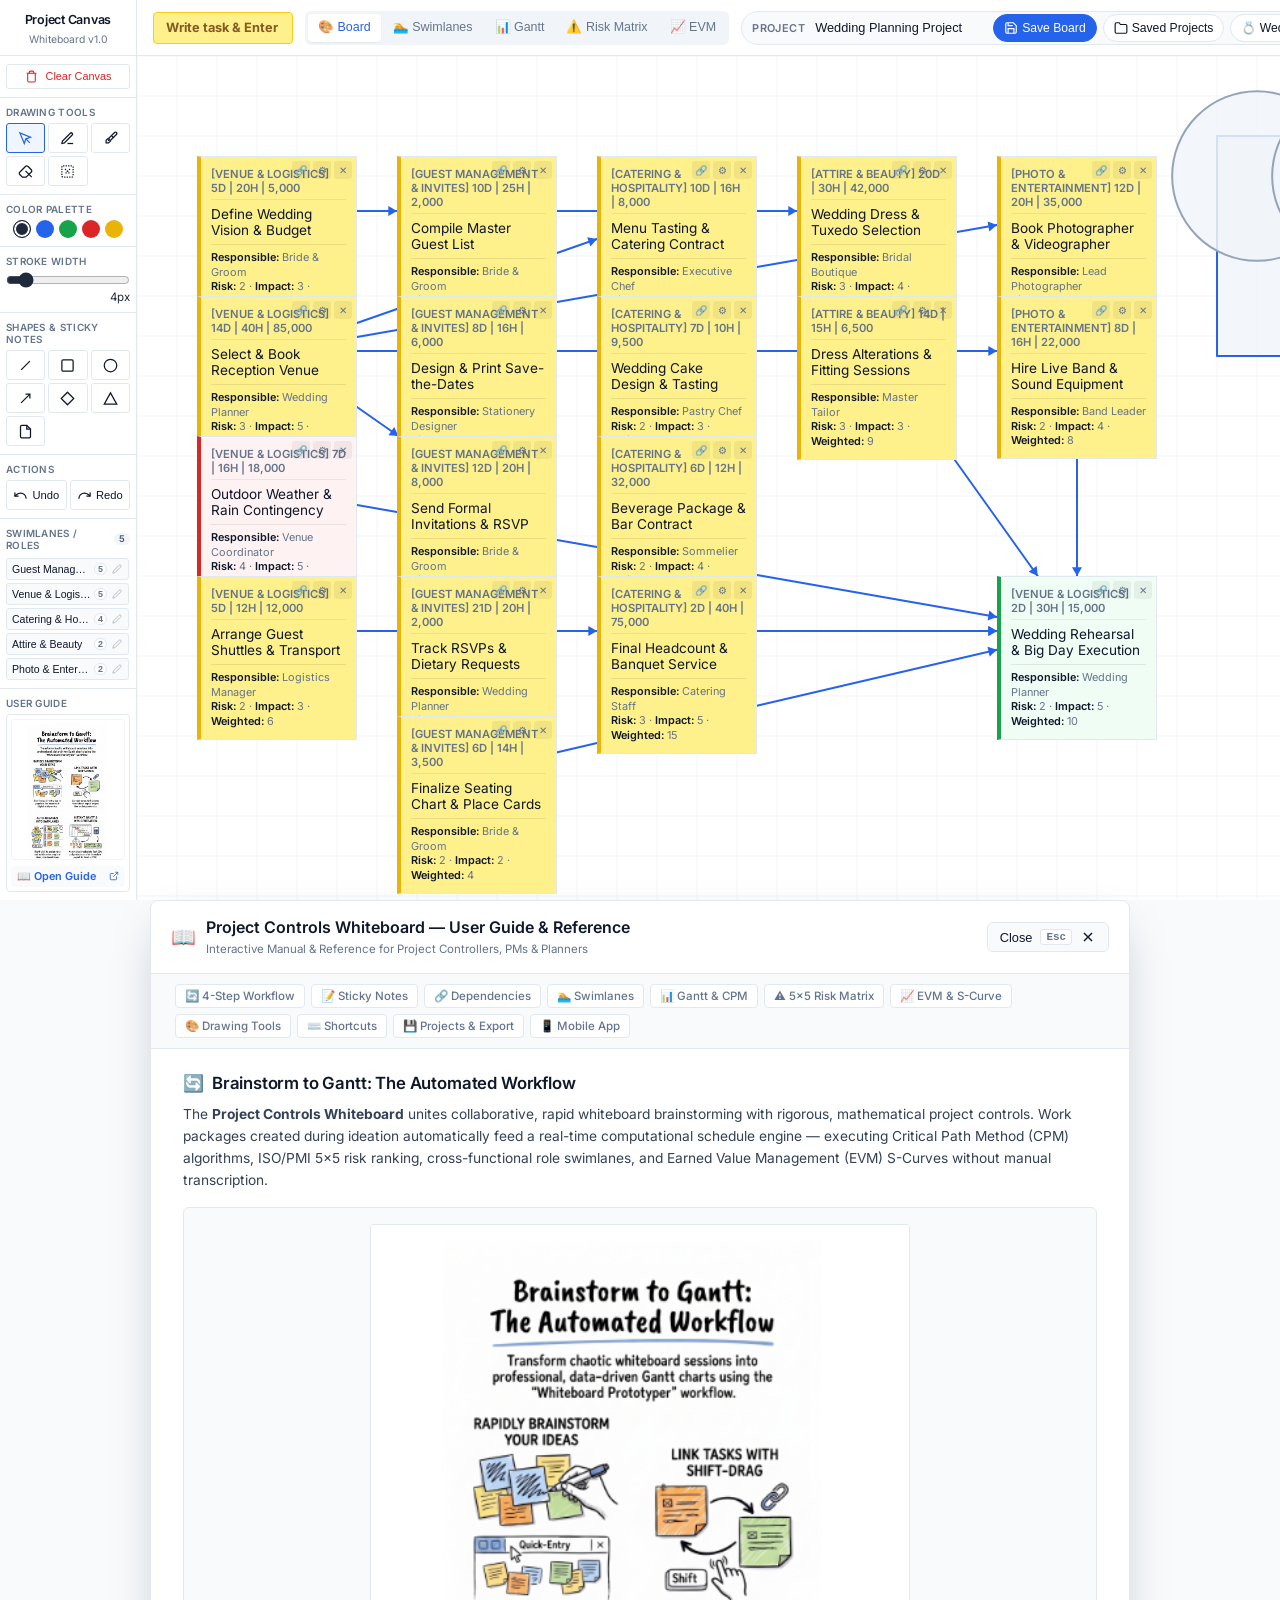
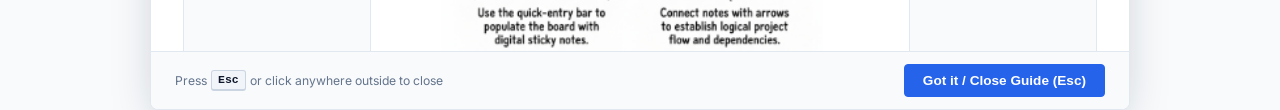
==== commit 303c7d16: "update" ====
--- a/index.html
+++ b/index.html
@@ -700,6 +700,16 @@
             >
               <span>💍 Wedding Plan</span>
             </button>
+            <a
+              id="btn-switch-mobile"
+              href="mobile.html"
+              class="secondary-btn"
+              title="Open simplified smartphone mobile version"
+              aria-label="Open mobile smartphone version"
+              style="text-decoration: none; display: inline-flex; align-items: center; gap: 4px;"
+            >
+              <span>📱 Mobile</span>
+            </a>
             <input
               id="project-file-input"
               type="file"
@@ -1569,6 +1579,7 @@
         <a href="#guide-drawing" class="guide-nav-link">🎨 Drawing Tools</a>
         <a href="#guide-shortcuts" class="guide-nav-link">⌨️ Shortcuts</a>
         <a href="#guide-export" class="guide-nav-link">💾 Projects &amp; Export</a>
+        <a href="#guide-mobile" class="guide-nav-link">📱 Mobile App</a>
       </nav>
 
       <div class="guide-dialog-content">
@@ -2058,6 +2069,54 @@
             <li><strong>Export CSV (Excel &amp; Power BI):</strong> In the Gantt view, click <strong>Export CSV (Excel)</strong> to generate a clean, semicolon-delimited CSV dataset formatted with UTF-8 BOM encoding. Designed for frictionless import into Microsoft Excel Power Query, Power BI DAX models, or DuckDB analytical queries.</li>
             <li><strong>Export PNG (<code>📷 Export PNG</code>):</strong> Export a crisp, print-ready image of your whiteboard sketches, notes, and diagrams for executive presentations and project charter decks.</li>
           </ul>
+        </section>
+
+        <!-- Section 11: Smartphone Mobile App (mobile.html) -->
+        <section id="guide-mobile" class="guide-section">
+          <h4>
+            <span>📱</span> Smartphone Mobile Version (<a href="mobile.html" style="color: var(--primary); text-decoration: underline;">mobile.html</a>)
+          </h4>
+          <p>
+            For rapid task entry in the field, shipyard drydock, job site, or on-the-go meetings, a dedicated, lightweight mobile application version is available at <code>mobile.html</code>.
+          </p>
+
+          <div class="guide-step-grid" style="margin-top: 10px;">
+            <div class="guide-step-card">
+              <h5>
+                <span class="guide-badge blue">Quick Entry</span> Rapid Task Input Form
+              </h5>
+              <p>
+                Thumb-friendly input with quick discipline pills (<em>Engineering, Procurement, Production, Management, Quality, Logistics</em>), calendar duration in days, estimated work hours, and budget baseline cost (BAC in kr). Hitting Enter or tapping <strong>➕ Add Task to Board</strong> drops the note instantly into your project with immediate feedback.
+              </p>
+            </div>
+
+            <div class="guide-step-card">
+              <h5>
+                <span class="guide-badge slate">Auto-Grid</span> Whiteboard Swimlanes
+              </h5>
+              <p>
+                Tasks entered on mobile are automatically calculated with desktop canvas coordinates (<code>X</code> positioned by discipline column, <code>Y</code> spaced sequentially by task order). When you open the project on your desktop computer, all sticky notes appear neatly organized in their respective swimlanes.
+              </p>
+            </div>
+
+            <div class="guide-step-card">
+              <h5>
+                <span class="guide-badge green">1-Tap Save</span> Direct File Saving &amp; Parity
+              </h5>
+              <p>
+                Tap <strong>💾 Save</strong> in the header or in the <strong>Files</strong> tab to instantly download your complete <code>&lt;ProjectName&gt;.json</code> file directly to your smartphone. The schema is 100% compatible with the desktop whiteboard, Gantt CPM engine, risk matrix, and EVM calculations.
+              </p>
+            </div>
+
+            <div class="guide-step-card">
+              <h5>
+                <span class="guide-badge red">Offline</span> Local-First &amp; PWA
+              </h5>
+              <p>
+                Operates with zero cloud latency and no server requirements. Autosaves to mobile <code>localStorage</code> continuously. Switch seamlessly between mobile (<code>mobile.html</code>) and full desktop (<code>index.html</code>) using the header toggle buttons.
+              </p>
+            </div>
+          </div>
         </section>
       </div>
 
